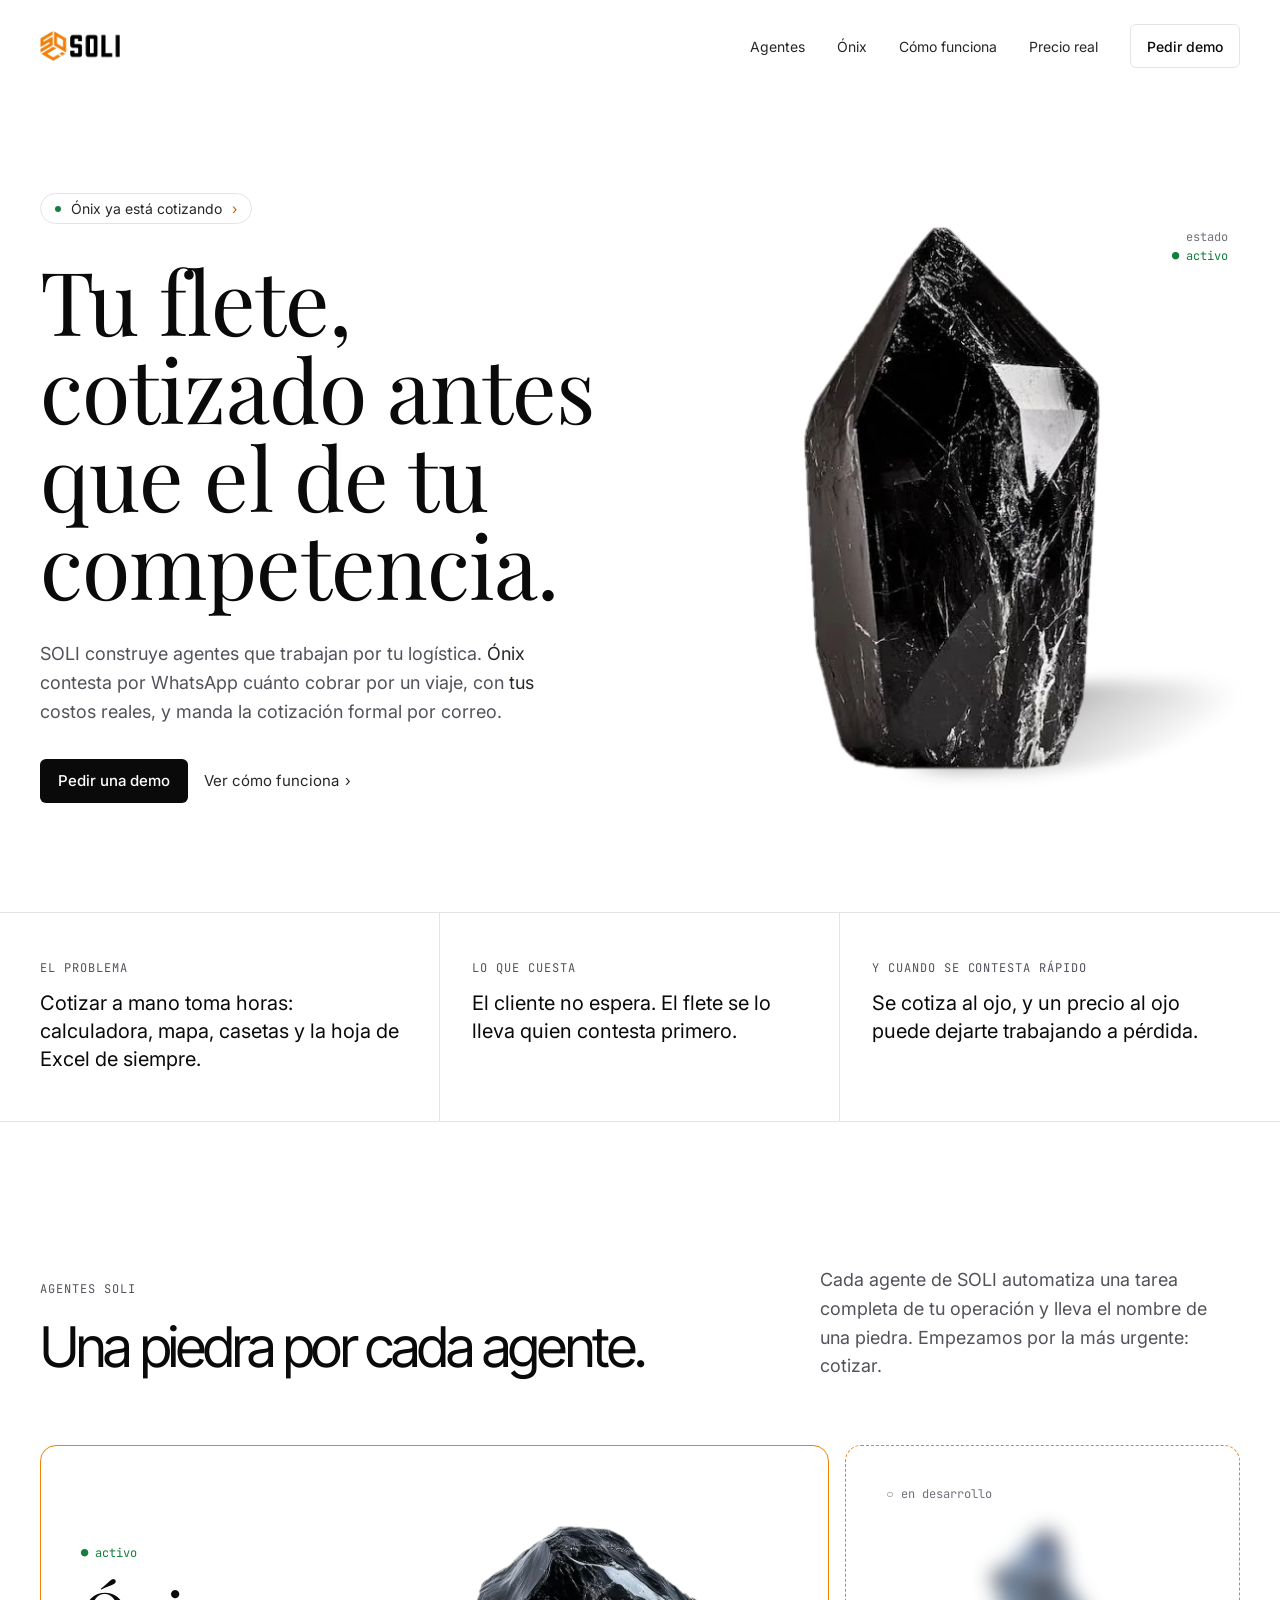
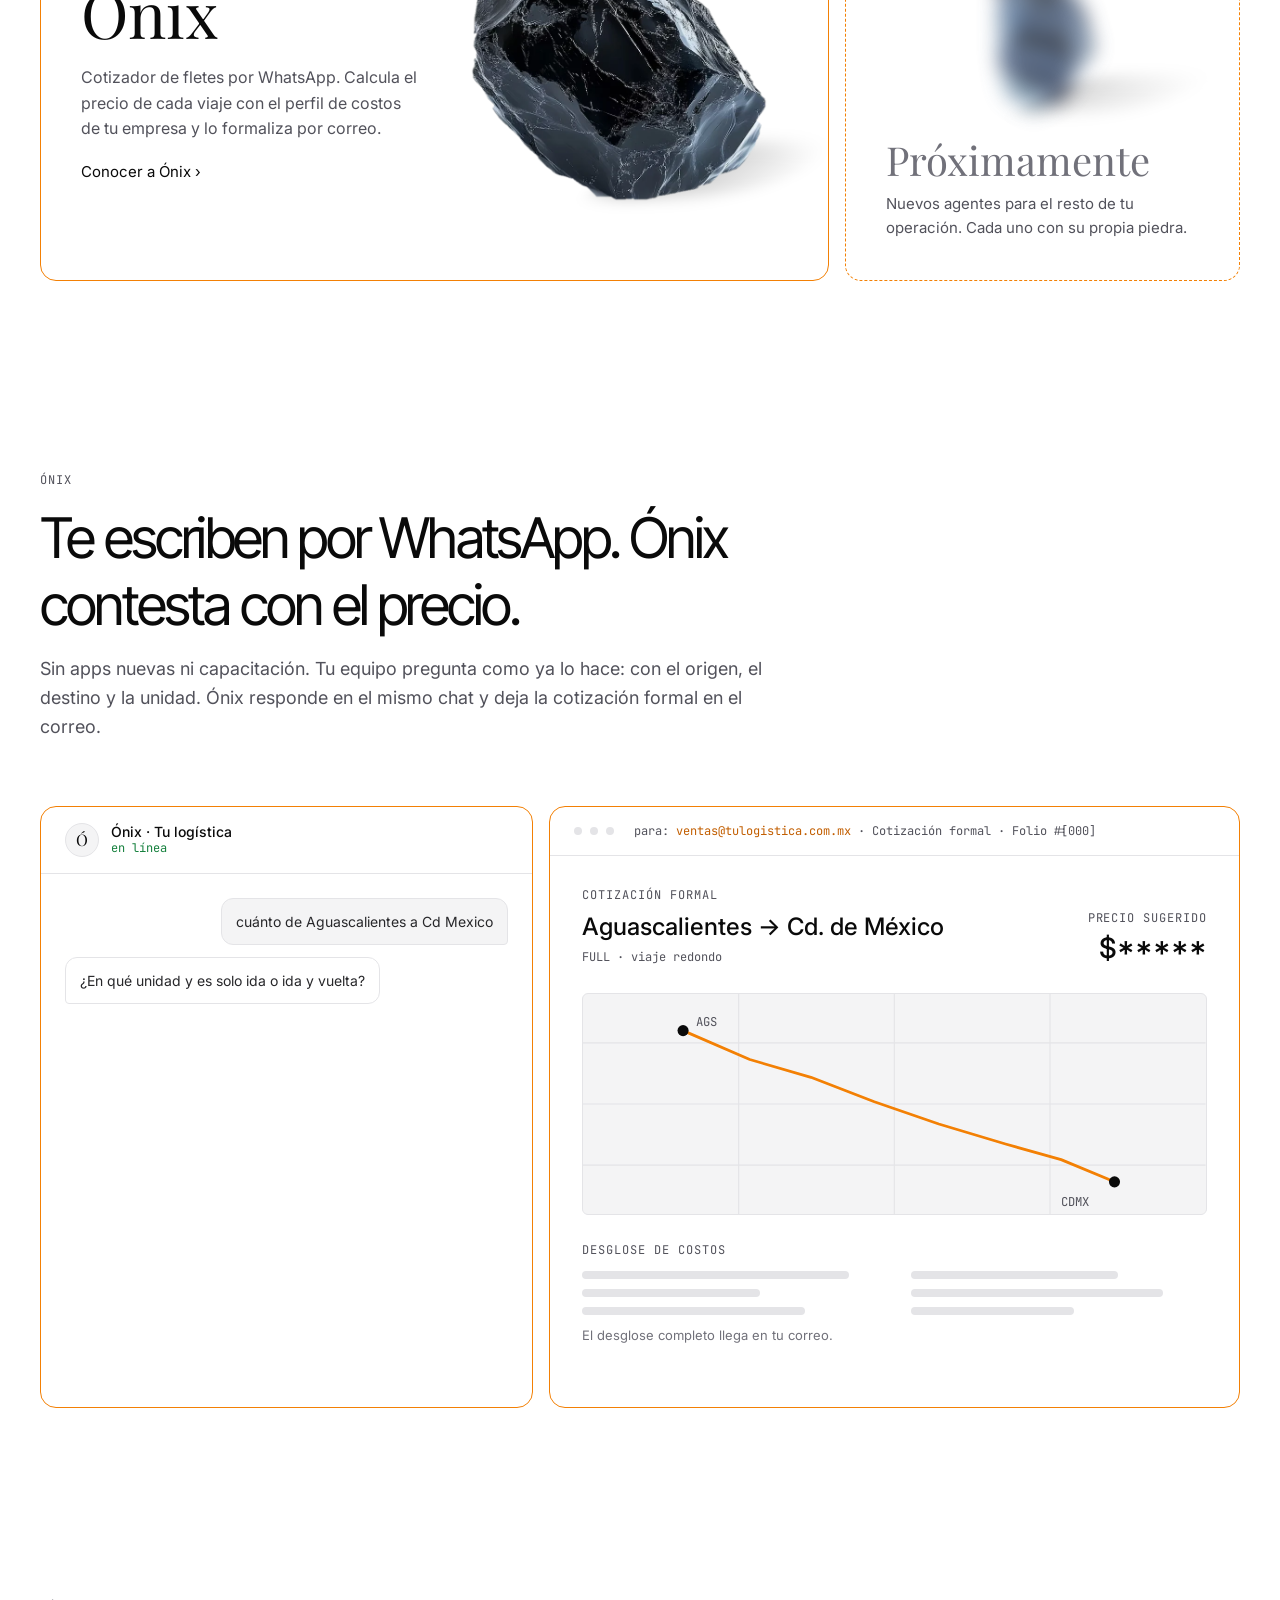
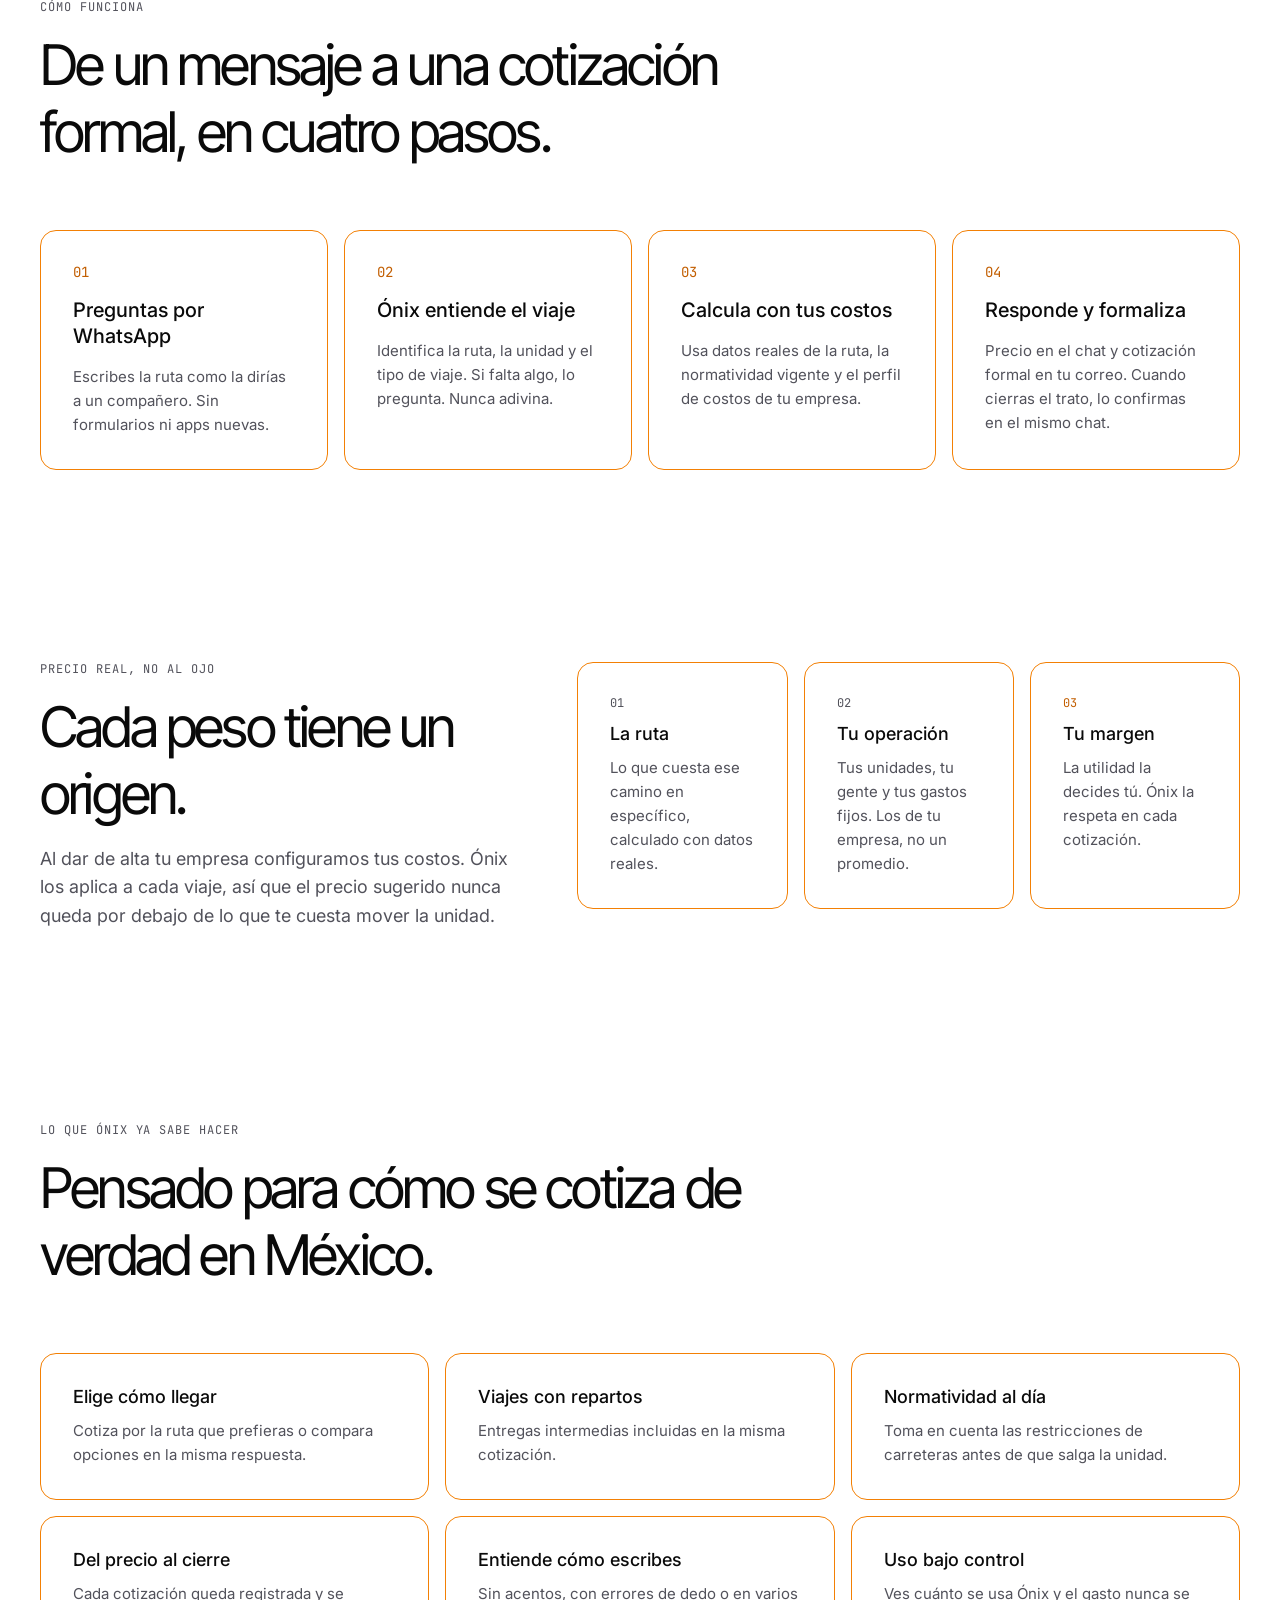
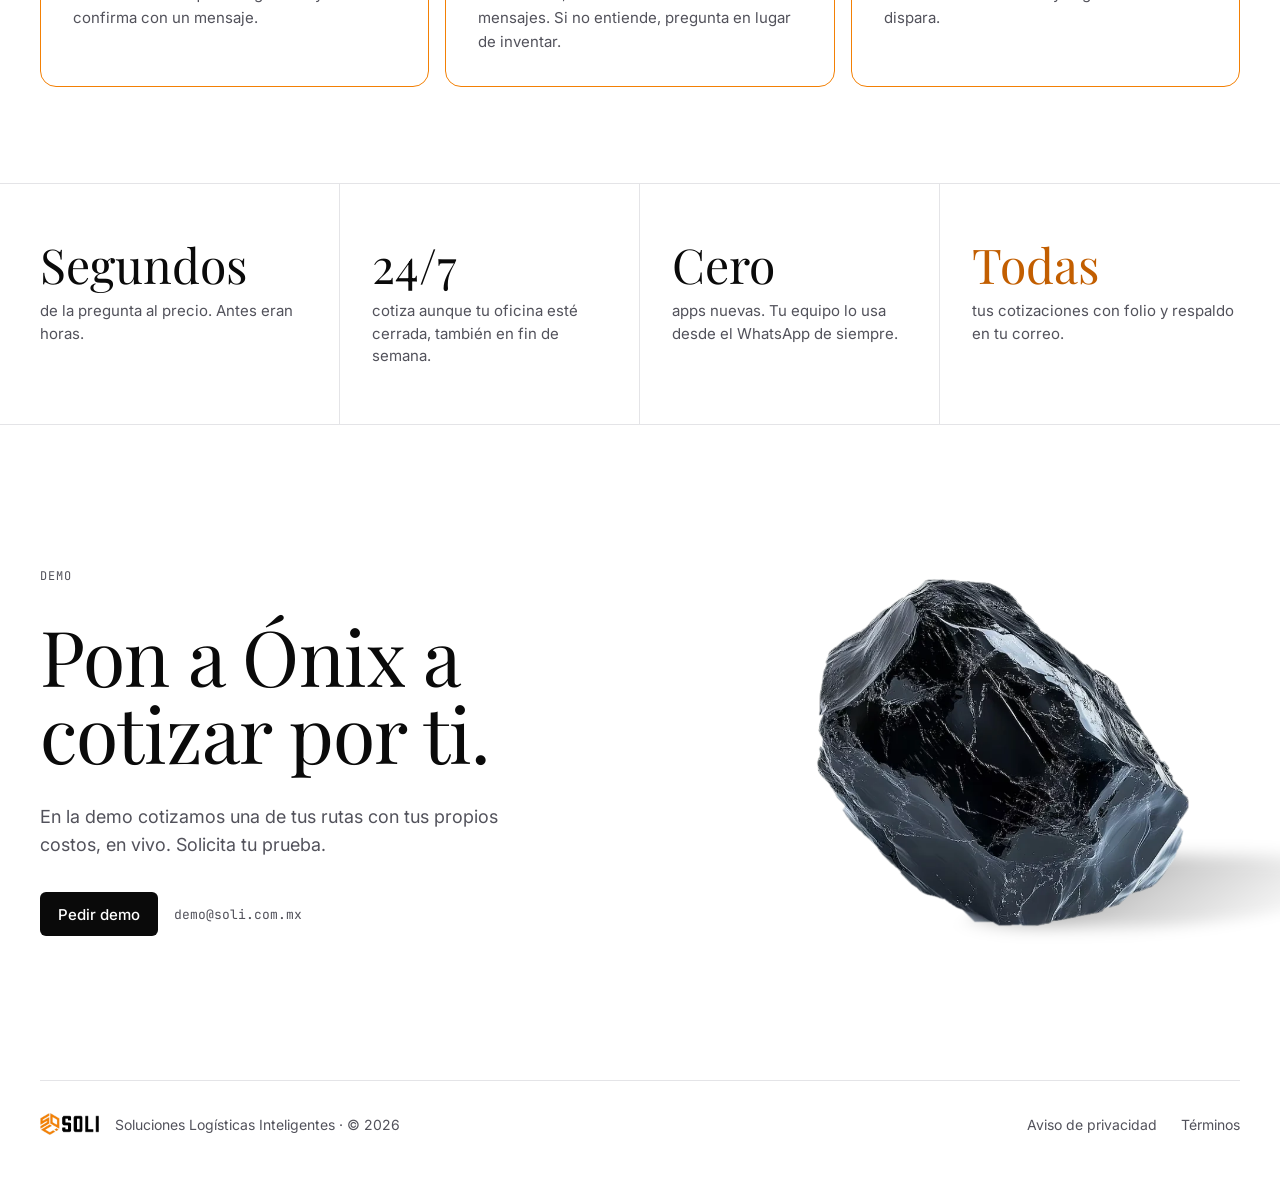
==== index.html @ a87f6471 "pagina" ====
<!doctype html>
<html lang="es">
<head>
<meta charset="utf-8">
<meta name="viewport" content="width=device-width, initial-scale=1">
<title>SOLI · Ónix — tu flete cotizado en segundos</title>
<meta name="description" content="SOLI construye agentes de automatización para logísticas. Ónix cotiza fletes por WhatsApp con tus propios costos y manda la cotización formal por correo.">
<meta property="og:title" content="SOLI · Ónix">
<meta property="og:description" content="Tu flete, cotizado antes que el de tu competencia.">
<meta name="theme-color" content="#ffffff">
<link rel="icon" type="image/png" href="[data-uri]">
<link rel="preconnect" href="https://fonts.googleapis.com"><link rel="preconnect" href="https://fonts.gstatic.com" crossorigin>
<link rel="stylesheet" href="https://fonts.googleapis.com/css2?family=Inter:wght@400;500;600&family=Inter+Tight:wght@400;500&family=JetBrains+Mono:wght@400&family=Playfair+Display:wght@400&display=swap">
<style>
html{scroll-behavior:smooth}
html,body{overflow-x:hidden}

body{margin:0;background:#ffffff;color:#27272a;font-family:Inter,system-ui,sans-serif;-webkit-font-smoothing:antialiased}
a{color:#27272a;text-decoration:none}a:hover{color:#0a0a0a}
.mono{font-family:"JetBrains Mono",ui-monospace,Menlo,monospace}
.h2{margin:0;font-family:"Inter Tight",Inter,sans-serif;font-weight:400;font-size:56px;line-height:1.2;letter-spacing:-2.8px;color:#0a0a0a}
.lead{margin:0;font-size:18px;line-height:1.6;color:#52525b}
.card{background:#ffffff;border:1px solid #f38004;border-radius:16px}
.eyebrow{font-family:"JetBrains Mono",ui-monospace,monospace;font-size:12px;line-height:1.33;letter-spacing:.08em;text-transform:uppercase;color:#52525b}
.ghost{display:inline-flex;align-items:center;gap:8px;min-height:44px;box-sizing:border-box;padding:12px 18px;border:1px solid #e4e4e7;border-radius:6px;color:#0a0a0a;font-size:15px;font-weight:500;transition:border-color 150ms ease-out}
.ghost:hover{border-color:#0a0a0a}
.solid{display:inline-flex;align-items:center;gap:8px;min-height:44px;box-sizing:border-box;padding:12px 18px;border-radius:6px;background:#0a0a0a;color:#ffffff;font-size:15px;font-weight:500}
.solid:hover{background:#27272a;color:#ffffff}
.msg{animation:msgIn 320ms ease-out both}
@keyframes msgIn{from{opacity:0;transform:translateY(8px)}to{opacity:1;transform:none}}
.dot{animation:blink 1.1s infinite ease-in-out}.d2{animation-delay:.15s}.d3{animation-delay:.3s}
@keyframes blink{0%,80%,100%{opacity:.25;transform:translateY(0)}40%{opacity:1;transform:translateY(-3px)}}
@media (prefers-reduced-motion:reduce){.msg,.dot{animation:none}}


@media (max-width:1260px){.wrap{box-sizing:border-box;padding-left:24px!important;padding-right:24px!important}.wrap>div[style*="max-width: 1200px"]{padding:0}}
@media (max-width:900px){
 [style*="grid-template-columns"]{grid-template-columns:1fr!important}
 [style*="border-right: 1px solid"]{border-right:none!important;border-bottom:1px solid #e4e4e7;padding-left:0!important;padding-right:0!important}
 .h1{font-size:52px!important}
 .h2{font-size:38px!important;letter-spacing:-1.5px!important}
 h2[style*="font-size: 77px"]{font-size:48px!important}
 .topnav a:not(.ghost){display:none}
 section[style*="padding: 144px"]{padding-top:96px!important;padding-bottom:96px!important}
 #top>div:last-child{height:auto!important}
 #top img{height:360px!important}
 [style*="justify-content: space-between; align-items: flex-end"]{flex-direction:column;align-items:flex-start!important}
 .wrap>div[style*="max-width: 1200px"]>div{padding-left:0!important;padding-right:0!important}
 [style*="gap: 4px; align-items: flex-end"]{align-items:flex-start!important}
 [style*="height: 600px"]{height:auto!important;min-height:560px}
}


.dm-dialog{border:1px solid #f38004;border-radius:16px;padding:0;width:min(460px,calc(100vw - 32px));max-height:calc(100vh - 32px);background:#ffffff;color:#0a0a0a;box-shadow:0 24px 64px rgba(0,0,0,.18)}
.dm-dialog::backdrop{background:rgba(10,10,10,.45);backdrop-filter:blur(4px)}
.dm-dialog[open]{animation:msgIn 220ms ease-out both}
.dm-body{padding:32px;display:flex;flex-direction:column;gap:20px}
.dm-head{display:flex;justify-content:space-between;align-items:flex-start;gap:16px}
.dm-title{margin:0;font-family:'Playfair Display',Georgia,serif;font-weight:400;font-size:34px;line-height:1.05;color:#0a0a0a}
.dm-sub{margin:8px 0 0;font-size:15px;line-height:1.5;color:#52525b}
.dm-x{flex:none;width:44px;height:44px;border:1px solid #e4e4e7;border-radius:6px;background:#fff;color:#0a0a0a;font-size:20px;line-height:1;cursor:pointer}
.dm-x:hover{border-color:#0a0a0a}
.dm-field{display:flex;flex-direction:column;gap:6px}
.dm-field label{font-size:14px;font-weight:500;color:#27272a}
.dm-field input{font:inherit;font-size:16px;min-height:44px;box-sizing:border-box;padding:10px 12px;border:1px solid #d4d4d8;border-radius:6px;background:#fff;color:#0a0a0a;outline:none}
.dm-field input:focus{border-color:#f38004;box-shadow:0 0 0 3px rgba(243,128,4,.18)}
.dm-field input[aria-invalid="true"]{border-color:#b42318}
.dm-err{min-height:18px;font-size:13px;line-height:1.4;color:#b42318}
.dm-hint{font-size:13px;color:#71717a}
.dm-submit{border:none;cursor:pointer;justify-content:center;width:100%;font:inherit;font-size:15px;font-weight:500}
.dm-submit[disabled]{opacity:.6;cursor:default}
.dm-form-err{font-size:14px;color:#b42318;min-height:0}
.dm-ok{display:none;flex-direction:column;gap:12px;align-items:flex-start}
.dm-ok.show{display:flex}
.dm-hp{position:absolute;left:-9999px;width:1px;height:1px;overflow:hidden}
</style>
</head>
<body>

<div style="width: 100%; min-height: 100vh; background: #ffffff; display: flex; flex-direction: column; align-items: center;">

<!-- NAV -->
<header class="wrap" style="width: 100%; max-width: 1200px; box-sizing: border-box; padding: 24px 0; display: flex; align-items: center; justify-content: space-between;">
<a href="#top" aria-label="SOLI, inicio"><img src="[data-uri]" alt="SOLI" style="height: 30px; display: block;"></a>
<nav class="topnav" style="display: flex; gap: 32px; align-items: center; font-size: 14px;">
<a href="#agentes">Agentes</a>
<a href="#onix">Ónix</a>
<a href="#como">Cómo funciona</a>
<a href="#precio">Precio real</a>
<a class="ghost" href="#demo" data-demo style="padding: 10px 16px; font-size: 14px;">Pedir demo</a>
</nav>
</header>

<!-- HERO -->
<section class="wrap" id="top" style="width: 100%; max-width: 1200px; box-sizing: border-box; padding: 96px 0 104px; display: grid; grid-template-columns: repeat(2, minmax(0, 1fr)); gap: 48px; align-items: center;">
<div style="display: flex; flex-direction: column; gap: 32px; align-items: flex-start;">
<a href="#onix" style="display: inline-flex; gap: 10px; align-items: center; border: 1px solid #e4e4e7; border-radius: 9999px; padding: 6px 14px; font-size: 14px; color: #27272a;"><span style="width: 6px; height: 6px; border-radius: 50%; background: #15803d;"></span>Ónix ya está cotizando<span style="color: #c25e00;">›</span></a>
<h1 class="h1" style="margin: 0; font-family: 'Playfair Display', Georgia, serif; font-weight: 400; font-size: 88px; line-height: 1; letter-spacing: -0.9px; color: #0a0a0a;">Tu flete, cotizado antes que el de tu competencia.</h1>
<p class="lead" style="max-width: 500px;">SOLI construye agentes que trabajan por tu logística. <span style="color: #27272a;">Ónix</span> contesta por WhatsApp cuánto cobrar por un viaje, con <span style="color: #27272a;">tus</span> costos reales, y manda la cotización formal por correo.</p>
<div style="display: flex; gap: 16px; align-items: center;">
<a class="solid" href="#demo" data-demo>Pedir una demo</a>
<a href="#como" style="font-size: 15px; display: inline-flex; gap: 6px; align-items: center; min-height: 44px;">Ver cómo funciona <span aria-hidden="true">›</span></a>
</div>
</div>
<div style="position: relative; height: 620px; display: flex; align-items: center; justify-content: center;">
<div style="position: relative; width: 100%; display: flex; flex-direction: column; align-items: center;"><div aria-hidden="true" style="position: absolute; left: 40%; bottom: 1%; width: 44%; height: 16%; transform: skewX(-55deg); transform-origin: left bottom; background: linear-gradient(90deg, rgba(0,0,0,0.40) 0%, rgba(0,0,0,0.18) 45%, rgba(0,0,0,0) 100%); border-radius: 40% 60% 60% 40%; filter: blur(8px);"></div><img src="[data-uri]" alt="Ónix en bruto" style="height: 560px; width: auto; display: block; position: relative; z-index: 1;"></div>
<div class="mono" style="position: absolute; right: 12px; top: 40px; font-size: 12px; color: #71717a; text-align: right; line-height: 1.6;">estado<br><span style="color: #15803d;">● activo</span></div>
</div>
</section>

<!-- PROBLEMA -->
<section class="wrap" style="width: 100%; border-top: 1px solid #e4e4e7; border-bottom: 1px solid #e4e4e7; display: flex; justify-content: center;">
<div style="width: 100%; max-width: 1200px; display: grid; grid-template-columns: repeat(3, minmax(0, 1fr));">
<div style="padding: 48px 32px 48px 0; border-right: 1px solid #e4e4e7; display: flex; flex-direction: column; gap: 12px;">
<span class="eyebrow">El problema</span>
<p style="margin: 0; font-size: 20px; line-height: 1.4; color: #0a0a0a;">Cotizar a mano toma horas: calculadora, mapa, casetas y la hoja de Excel de siempre.</p>
</div>
<div style="padding: 48px 32px; border-right: 1px solid #e4e4e7; display: flex; flex-direction: column; gap: 12px;">
<span class="eyebrow">Lo que cuesta</span>
<p style="margin: 0; font-size: 20px; line-height: 1.4; color: #0a0a0a;">El cliente no espera. El flete se lo lleva quien contesta primero.</p>
</div>
<div style="padding: 48px 0 48px 32px; display: flex; flex-direction: column; gap: 12px;">
<span class="eyebrow">Y cuando se contesta rápido</span>
<p style="margin: 0; font-size: 20px; line-height: 1.4; color: #0a0a0a;">Se cotiza al ojo, y un precio al ojo puede dejarte trabajando a pérdida.</p>
</div>
</div>
</section>

<!-- AGENTES -->
<section class="wrap" id="agentes" style="width: 100%; max-width: 1200px; box-sizing: border-box; padding: 144px 0 96px; display: flex; flex-direction: column; gap: 64px;">
<div style="display: flex; justify-content: space-between; align-items: flex-end; gap: 48px;">
<div style="display: flex; flex-direction: column; gap: 16px; max-width: 640px;">
<span class="eyebrow">Agentes SOLI</span>
<h2 class="h2">Una piedra por cada agente.</h2>
</div>
<p class="lead" style="max-width: 420px;">Cada agente de SOLI automatiza una tarea completa de tu operación y lleva el nombre de una piedra. Empezamos por la más urgente: cotizar.</p>
</div>
<div style="display: grid; grid-template-columns: 2fr 1fr; gap: 16px;">
<a href="#onix" class="card" style="overflow: hidden; display: grid; grid-template-columns: repeat(2, minmax(0, 1fr)); gap: 32px; padding: 40px; align-items: center; color: #27272a;">
<div style="display: flex; flex-direction: column; gap: 20px;">
<span class="mono" style="font-size: 12px; color: #15803d;">● activo</span>
<div style="font-family: 'Playfair Display', Georgia, serif; font-size: 64px; line-height: 1; color: #0a0a0a;">Ónix</div>
<p style="margin: 0; font-size: 16px; line-height: 1.6; color: #52525b;">Cotizador de fletes por WhatsApp. Calcula el precio de cada viaje con el perfil de costos de tu empresa y lo formaliza por correo.</p>
<span style="font-size: 15px; color: #0a0a0a;">Conocer a Ónix ›</span>
</div>
<div style="display: flex; justify-content: center;">
<div style="position: relative; width: 100%; display: flex; flex-direction: column; align-items: center;"><div aria-hidden="true" style="position: absolute; left: 40%; bottom: 2%; width: 56%; height: 19%; transform: skewX(-52deg); transform-origin: left bottom; background: linear-gradient(90deg, rgba(0,0,0,0.40) 0%, rgba(0,0,0,0.18) 45%, rgba(0,0,0,0) 100%); border-radius: 40% 60% 60% 40%; filter: blur(8px);"></div><img src="[data-uri]" alt="Ónix en bruto" style="width: 100%; max-width: 300px; height: auto; display: block; position: relative; z-index: 1;"></div>
</div>
</a>
<div style="overflow: hidden; border: 1px dashed #f38004; border-radius: 16px; padding: 40px; display: flex; flex-direction: column; justify-content: space-between; gap: 24px;">
<span class="mono" style="font-size: 12px; color: #71717a;">○ en desarrollo</span>
<div style="display: flex; justify-content: center; flex-grow: 1; align-items: center;"><div style="position: relative; width: 100%; display: flex; flex-direction: column; align-items: center;"><div aria-hidden="true" style="position: absolute; left: 42%; bottom: 2%; width: 48%; height: 18%; transform: skewX(-55deg); transform-origin: left bottom; background: linear-gradient(90deg, rgba(0,0,0,0.20) 0%, rgba(0,0,0,0.09) 45%, rgba(0,0,0,0) 100%); border-radius: 40% 60% 60% 40%; filter: blur(8px);"></div><img src="[data-uri]" alt="La siguiente piedra, aún oculta" style="height: 190px; width: auto; display: block; position: relative; z-index: 1; filter: blur(10px) saturate(0.8); opacity: 0.75;"></div></div>
<div style="display: flex; flex-direction: column; gap: 12px;">
<div style="font-family: 'Playfair Display', Georgia, serif; font-size: 40px; line-height: 1; color: #71717a;">Próximamente</div>
<p style="margin: 0; font-size: 15px; line-height: 1.6; color: #52525b;">Nuevos agentes para el resto de tu operación. Cada uno con su propia piedra.</p>
</div>
</div>
</div>
</section>

<!-- ONIX A FONDO -->
<section class="wrap" id="onix" style="width: 100%; max-width: 1200px; box-sizing: border-box; padding: 96px 0; display: flex; flex-direction: column; gap: 64px;">
<div style="display: flex; flex-direction: column; gap: 16px; max-width: 760px;">
<span class="eyebrow">Ónix</span>
<h2 class="h2">Te escriben por WhatsApp. Ónix contesta con el precio.</h2>
<p class="lead">Sin apps nuevas ni capacitación. Tu equipo pregunta como ya lo hace: con el origen, el destino y la unidad. Ónix responde en el mismo chat y deja la cotización formal en el correo.</p>
</div>
<div style="display: grid; grid-template-columns: 5fr 7fr; gap: 16px;">

<!-- chat (animado) -->
<div class="card" style="overflow: hidden; display: flex; flex-direction: column; height: 600px;">
<div style="display: flex; gap: 12px; align-items: center; padding: 16px 24px; border-bottom: 1px solid #e4e4e7;">
<div style="width: 32px; height: 32px; border-radius: 50%; background: #f4f4f5; border: 1px solid #e4e4e7; display: flex; align-items: center; justify-content: center; font-family: 'Playfair Display', serif; font-size: 16px; color: #0a0a0a;">Ó</div>
<div style="display: flex; flex-direction: column;"><span style="font-size: 14px; font-weight: 500; color: #0a0a0a;">Ónix · Tu logística</span><span class="mono" style="font-size: 12px; color: #15803d;"><span id="chat-status">en línea</span></span></div>
</div>
<div style="padding: 24px; display: flex; flex-direction: column; gap: 12px; flex-grow: 1; overflow: hidden;">
<div id="chat" aria-live="polite" style="display: flex; flex-direction: column; gap: 12px;"></div>
</div>
</div>

<!-- correo (general) -->
<div class="card" style="overflow: hidden; display: flex; flex-direction: column; height: 600px;">
<div style="display: flex; gap: 8px; align-items: center; padding: 16px 24px; border-bottom: 1px solid #e4e4e7;">
<span style="width: 8px; height: 8px; border-radius: 50%; background: #e4e4e7;"></span><span style="width: 8px; height: 8px; border-radius: 50%; background: #e4e4e7;"></span><span style="width: 8px; height: 8px; border-radius: 50%; background: #e4e4e7;"></span>
<span class="mono" style="margin-left: 12px; font-size: 12px; color: #52525b;">para: <span style="color: #c25e00;">ventas@tulogistica.com.mx</span> · Cotización formal · Folio #[000]</span>
</div>
<div style="padding: 32px; display: flex; flex-direction: column; gap: 28px; flex-grow: 1;">
<div style="display: flex; justify-content: space-between; align-items: flex-end; gap: 24px;">
<div style="display: flex; flex-direction: column; gap: 8px;">
<span class="eyebrow">Cotización formal</span>
<span style="font-size: 24px; color: #0a0a0a; font-weight: 500;">Aguascalientes → Cd. de México</span>
<span class="mono" style="font-size: 12px; color: #52525b;">FULL · viaje redondo</span>
</div>
<div style="display: flex; flex-direction: column; gap: 4px; align-items: flex-end;">
<span class="eyebrow">Precio sugerido</span>
<span style="font-size: 28px; color: #0a0a0a; font-weight: 500;">$*****</span>
</div>
</div>
<div style="border: 1px solid #e4e4e7; border-radius: 6px; background: #f4f4f5; height: 220px; overflow: hidden;">
<svg width="100%" height="220" viewBox="0 0 560 220" preserveAspectRatio="xMidYMid slice" aria-label="Mapa de la ruta cotizada" role="img" style="display: block;">
<g stroke="#e4e4e7" stroke-width="1"><line x1="0" y1="55" x2="560" y2="55"></line><line x1="0" y1="110" x2="560" y2="110"></line><line x1="0" y1="165" x2="560" y2="165"></line><line x1="140" y1="0" x2="140" y2="220"></line><line x1="280" y1="0" x2="280" y2="220"></line><line x1="420" y1="0" x2="420" y2="220"></line></g>
<polyline points="90,44 150,70 205,86 262,108 320,128 380,146 430,160 478,180" fill="none" stroke="#f38004" stroke-width="2.5" stroke-linecap="round" stroke-linejoin="round"></polyline>
<circle cx="90" cy="44" r="5" fill="#0a0a0a"></circle><circle cx="478" cy="180" r="5" fill="#0a0a0a"></circle>
<text x="102" y="40" fill="#52525b" font-family="JetBrains Mono, monospace" font-size="11">AGS</text>
<text x="430" y="202" fill="#52525b" font-family="JetBrains Mono, monospace" font-size="11">CDMX</text>
</svg>
</div>
<div style="display: flex; flex-direction: column; gap: 12px;">
<span class="eyebrow">Desglose de costos</span>
<div style="display: grid; grid-template-columns: repeat(2, minmax(0, 1fr)); gap: 10px 32px;">
<span style="height: 8px; border-radius: 4px; background: #e4e4e7; width: 90%;"></span>
<span style="height: 8px; border-radius: 4px; background: #e4e4e7; width: 70%;"></span>
<span style="height: 8px; border-radius: 4px; background: #e4e4e7; width: 60%;"></span>
<span style="height: 8px; border-radius: 4px; background: #e4e4e7; width: 85%;"></span>
<span style="height: 8px; border-radius: 4px; background: #e4e4e7; width: 75%;"></span>
<span style="height: 8px; border-radius: 4px; background: #e4e4e7; width: 55%;"></span>
</div>
<span style="font-size: 13px; color: #71717a;">El desglose completo llega en tu correo.</span>
</div>
</div>
</div>

</div>
</section>

<!-- COMO FUNCIONA -->
<section class="wrap" id="como" style="width: 100%; max-width: 1200px; box-sizing: border-box; padding: 96px 0; display: flex; flex-direction: column; gap: 64px;">
<div style="display: flex; flex-direction: column; gap: 16px; max-width: 760px;">
<span class="eyebrow">Cómo funciona</span>
<h2 class="h2">De un mensaje a una cotización formal, en cuatro pasos.</h2>
</div>
<div style="display: grid; grid-template-columns: repeat(4, minmax(0, 1fr)); gap: 16px;">
<div class="card" style="padding: 32px; display: flex; flex-direction: column; gap: 16px;">
<span class="mono" style="font-size: 14px; color: #c25e00;">01</span>
<div style="font-size: 20px; line-height: 1.3; color: #0a0a0a; font-weight: 500;">Preguntas por WhatsApp</div>
<p style="margin: 0; font-size: 15px; line-height: 1.6; color: #52525b;">Escribes la ruta como la dirías a un compañero. Sin formularios ni apps nuevas.</p>
</div>
<div class="card" style="padding: 32px; display: flex; flex-direction: column; gap: 16px;">
<span class="mono" style="font-size: 14px; color: #c25e00;">02</span>
<div style="font-size: 20px; line-height: 1.3; color: #0a0a0a; font-weight: 500;">Ónix entiende el viaje</div>
<p style="margin: 0; font-size: 15px; line-height: 1.6; color: #52525b;">Identifica la ruta, la unidad y el tipo de viaje. Si falta algo, lo pregunta. Nunca adivina.</p>
</div>
<div class="card" style="padding: 32px; display: flex; flex-direction: column; gap: 16px;">
<span class="mono" style="font-size: 14px; color: #c25e00;">03</span>
<div style="font-size: 20px; line-height: 1.3; color: #0a0a0a; font-weight: 500;">Calcula con tus costos</div>
<p style="margin: 0; font-size: 15px; line-height: 1.6; color: #52525b;">Usa datos reales de la ruta, la normatividad vigente y el perfil de costos de tu empresa.</p>
</div>
<div class="card" style="padding: 32px; display: flex; flex-direction: column; gap: 16px;">
<span class="mono" style="font-size: 14px; color: #c25e00;">04</span>
<div style="font-size: 20px; line-height: 1.3; color: #0a0a0a; font-weight: 500;">Responde y formaliza</div>
<p style="margin: 0; font-size: 15px; line-height: 1.6; color: #52525b;">Precio en el chat y cotización formal en tu correo. Cuando cierras el trato, lo confirmas en el mismo chat.</p>
</div>
</div>
</section>

<!-- PRECIO REAL -->
<section class="wrap" id="precio" style="width: 100%; max-width: 1200px; box-sizing: border-box; padding: 96px 0; display: grid; grid-template-columns: 5fr 7fr; gap: 64px; align-items: start;">
<div style="display: flex; flex-direction: column; gap: 16px;">
<span class="eyebrow">Precio real, no al ojo</span>
<h2 class="h2">Cada peso tiene un origen.</h2>
<p class="lead">Al dar de alta tu empresa configuramos tus costos. Ónix los aplica a cada viaje, así que el precio sugerido nunca queda por debajo de lo que te cuesta mover la unidad.</p>
</div>
<div style="display: grid; grid-template-columns: repeat(3, minmax(0, 1fr)); gap: 16px;">
<div class="card" style="padding: 32px; display: flex; flex-direction: column; gap: 12px;">
<span class="mono" style="font-size: 12px; color: #52525b;">01</span>
<div style="font-size: 18px; color: #0a0a0a; font-weight: 500;">La ruta</div>
<p style="margin: 0; font-size: 15px; line-height: 1.6; color: #52525b;">Lo que cuesta ese camino en específico, calculado con datos reales.</p>
</div>
<div class="card" style="padding: 32px; display: flex; flex-direction: column; gap: 12px;">
<span class="mono" style="font-size: 12px; color: #52525b;">02</span>
<div style="font-size: 18px; color: #0a0a0a; font-weight: 500;">Tu operación</div>
<p style="margin: 0; font-size: 15px; line-height: 1.6; color: #52525b;">Tus unidades, tu gente y tus gastos fijos. Los de tu empresa, no un promedio.</p>
</div>
<div class="card" style="padding: 32px; display: flex; flex-direction: column; gap: 12px;">
<span class="mono" style="font-size: 12px; color: #c25e00;">03</span>
<div style="font-size: 18px; color: #0a0a0a; font-weight: 500;">Tu margen</div>
<p style="margin: 0; font-size: 15px; line-height: 1.6; color: #52525b;">La utilidad la decides tú. Ónix la respeta en cada cotización.</p>
</div>
</div>
</section>

<!-- FUNCIONES -->
<section class="wrap" style="width: 100%; max-width: 1200px; box-sizing: border-box; padding: 96px 0; display: flex; flex-direction: column; gap: 64px;">
<div style="display: flex; flex-direction: column; gap: 16px; max-width: 760px;">
<span class="eyebrow">Lo que Ónix ya sabe hacer</span>
<h2 class="h2">Pensado para cómo se cotiza de verdad en México.</h2>
</div>
<div style="display: grid; grid-template-columns: repeat(3, minmax(0, 1fr)); gap: 16px;">
<div class="card" style="padding: 32px; display: flex; flex-direction: column; gap: 12px;">
<div style="font-size: 18px; color: #0a0a0a; font-weight: 500;">Elige cómo llegar</div>
<p style="margin: 0; font-size: 15px; line-height: 1.6; color: #52525b;">Cotiza por la ruta que prefieras o compara opciones en la misma respuesta.</p>
</div>
<div class="card" style="padding: 32px; display: flex; flex-direction: column; gap: 12px;">
<div style="font-size: 18px; color: #0a0a0a; font-weight: 500;">Viajes con repartos</div>
<p style="margin: 0; font-size: 15px; line-height: 1.6; color: #52525b;">Entregas intermedias incluidas en la misma cotización.</p>
</div>
<div class="card" style="padding: 32px; display: flex; flex-direction: column; gap: 12px;">
<div style="font-size: 18px; color: #0a0a0a; font-weight: 500;">Normatividad al día</div>
<p style="margin: 0; font-size: 15px; line-height: 1.6; color: #52525b;">Toma en cuenta las restricciones de carreteras antes de que salga la unidad.</p>
</div>
<div class="card" style="padding: 32px; display: flex; flex-direction: column; gap: 12px;">
<div style="font-size: 18px; color: #0a0a0a; font-weight: 500;">Del precio al cierre</div>
<p style="margin: 0; font-size: 15px; line-height: 1.6; color: #52525b;">Cada cotización queda registrada y se confirma con un mensaje.</p>
</div>
<div class="card" style="padding: 32px; display: flex; flex-direction: column; gap: 12px;">
<div style="font-size: 18px; color: #0a0a0a; font-weight: 500;">Entiende cómo escribes</div>
<p style="margin: 0; font-size: 15px; line-height: 1.6; color: #52525b;">Sin acentos, con errores de dedo o en varios mensajes. Si no entiende, pregunta en lugar de inventar.</p>
</div>
<div class="card" style="padding: 32px; display: flex; flex-direction: column; gap: 12px;">
<div style="font-size: 18px; color: #0a0a0a; font-weight: 500;">Uso bajo control</div>
<p style="margin: 0; font-size: 15px; line-height: 1.6; color: #52525b;">Ves cuánto se usa Ónix y el gasto nunca se dispara.</p>
</div>
</div>
</section>

<!-- RESULTADOS -->
<section class="wrap" style="width: 100%; border-top: 1px solid #e4e4e7; border-bottom: 1px solid #e4e4e7; display: flex; justify-content: center;">
<div style="width: 100%; max-width: 1200px; display: grid; grid-template-columns: repeat(4, minmax(0, 1fr));">
<div style="padding: 56px 32px 56px 0; border-right: 1px solid #e4e4e7; display: flex; flex-direction: column; gap: 12px;">
<span style="font-family: 'Playfair Display', Georgia, serif; font-size: 48px; line-height: 1; color: #0a0a0a;">Segundos</span>
<span style="font-size: 15px; line-height: 1.5; color: #52525b;">de la pregunta al precio. Antes eran horas.</span>
</div>
<div style="padding: 56px 32px; border-right: 1px solid #e4e4e7; display: flex; flex-direction: column; gap: 12px;">
<span style="font-family: 'Playfair Display', Georgia, serif; font-size: 48px; line-height: 1; color: #0a0a0a;">24/7</span>
<span style="font-size: 15px; line-height: 1.5; color: #52525b;">cotiza aunque tu oficina esté cerrada, también en fin de semana.</span>
</div>
<div style="padding: 56px 32px; border-right: 1px solid #e4e4e7; display: flex; flex-direction: column; gap: 12px;">
<span style="font-family: 'Playfair Display', Georgia, serif; font-size: 48px; line-height: 1; color: #0a0a0a;">Cero</span>
<span style="font-size: 15px; line-height: 1.5; color: #52525b;">apps nuevas. Tu equipo lo usa desde el WhatsApp de siempre.</span>
</div>
<div style="padding: 56px 0 56px 32px; display: flex; flex-direction: column; gap: 12px;">
<span style="font-family: 'Playfair Display', Georgia, serif; font-size: 48px; line-height: 1; color: #c25e00;">Todas</span>
<span style="font-size: 15px; line-height: 1.5; color: #52525b;">tus cotizaciones con folio y respaldo en tu correo.</span>
</div>
</div>
</section>

<!-- CTA -->
<section class="wrap" id="demo" style="width: 100%; max-width: 1200px; box-sizing: border-box; padding: 144px 0; display: grid; grid-template-columns: 7fr 5fr; gap: 64px; align-items: center;">
<div style="display: flex; flex-direction: column; gap: 32px; align-items: flex-start;">
<span class="eyebrow">Demo</span>
<h2 style="margin: 0; font-family: 'Playfair Display', Georgia, serif; font-weight: 400; font-size: 77px; line-height: 1; letter-spacing: -0.77px; color: #0a0a0a;">Pon a Ónix a cotizar por ti.</h2>
<p class="lead" style="max-width: 520px;">En la demo cotizamos una de tus rutas con tus propios costos, en vivo. Solicita tu prueba.&nbsp;</p>
<div style="display: flex; gap: 16px; align-items: center;">
<a class="solid" href="#demo" data-demo>Pedir demo</a>
<span class="mono" style="font-size: 13px; color: #52525b;">demo@soli.com.mx</span>
</div>
</div>
<div style="display: flex; justify-content: center;">
<div style="position: relative; width: 100%; display: flex; flex-direction: column; align-items: center;"><div aria-hidden="true" style="position: absolute; left: 40%; bottom: 1%; width: 72%; height: 20%; transform: skewX(-55deg); transform-origin: left bottom; background: linear-gradient(90deg, rgba(0,0,0,0.40) 0%, rgba(0,0,0,0.18) 45%, rgba(0,0,0,0) 100%); border-radius: 40% 60% 60% 40%; filter: blur(8px);"></div><img src="[data-uri]" alt="Ónix en bruto" style="width: 100%; max-width: 380px; height: auto; display: block; position: relative; z-index: 1;"></div>
</div>
</section>

<!-- FOOTER -->
<footer class="wrap" style="width: 100%; max-width: 1200px; box-sizing: border-box; padding: 32px 0 48px; border-top: 1px solid #e4e4e7; display: flex; justify-content: space-between; align-items: center;">
<div style="display: flex; gap: 16px; align-items: center;">
<img src="[data-uri]" alt="SOLI" style="height: 22px; display: block;">
<span style="font-size: 14px; color: #52525b;">Soluciones Logísticas Inteligentes · © 2026</span>
</div>
<div style="display: flex; gap: 24px; font-size: 14px;">
<a href="#" style="color: #52525b;">Aviso de privacidad</a>
<a href="#" style="color: #52525b;">Términos</a>
</div>
</footer>

</div>

<script>
(function(){
var MSGS=[
 {who:'user',text:'cuánto de Aguascalientes a Cd Mexico'},
 {who:'bot',text:'¿En qué unidad y es solo ida o ida y vuelta?'},
 {who:'user',text:'full, ida y vuelta'},
 {who:'quote'},
 {who:'user',text:'confirma folio #[000] con el precio *****'},
 {who:'ok',text:'Confirmado. Te llegó la confirmación por correo.'}
];
var box=document.getElementById('chat'),st=document.getElementById('chat-status'),t;
var U='align-self:flex-end;max-width:80%;background:#f4f4f5;border:1px solid #e4e4e7;border-radius:12px 12px 4px 12px;padding:12px 14px;font-size:14px;line-height:1.5;color:#27272a;';
var B='align-self:flex-start;max-width:80%;border:1px solid #e4e4e7;border-radius:12px 12px 12px 4px;padding:12px 14px;font-size:14px;line-height:1.5;color:#27272a;';
function el(style,html){var d=document.createElement('div');d.className='msg';d.setAttribute('style',style);if(html!=null)d.innerHTML=html;return d;}
function txt(s){return s.replace(/[&<>]/g,function(c){return{'&':'&amp;','<':'&lt;','>':'&gt;'}[c];});}
function render(m){
 if(m.who==='user')return el(U,txt(m.text));
 if(m.who==='bot')return el(B,txt(m.text));
 if(m.who==='ok')return el(B,'<span style="color:#15803d">✓</span> '+txt(m.text));
 return el('align-self:flex-start;max-width:88%;border:1px solid #e4e4e7;border-radius:12px 12px 12px 4px;padding:14px 16px;display:flex;flex-direction:column;gap:8px;',
 '<span class="mono" style="font-size:12px;color:#c25e00">Cotización · Folio #[000]</span>'+
 '<span style="font-size:14px;color:#0a0a0a;font-weight:500">Aguascalientes → Cd. de México</span>'+
 '<span class="mono" style="font-size:12px;line-height:1.6;color:#52525b">FULL · viaje redondo · casetas incluidas</span>'+
 '<span style="font-size:18px;color:#0a0a0a;font-weight:500">Precio sugerido $*****</span>'+
 '<span style="font-size:13px;color:#52525b">Te mandé la cotización formal por correo.</span>');
}
function typing(){var d=el(B.replace('padding:12px 14px','padding:14px 16px')+'display:flex;gap:5px;align-items:center;');
 d.setAttribute('aria-label','Ónix está escribiendo');
 for(var i=0;i<3;i++){var s=document.createElement('span');s.className='dot'+(i?' d'+(i+1):'');s.setAttribute('style','width:6px;height:6px;border-radius:50%;background:#52525b');d.appendChild(s);}
 return d;}
function step(i){
 if(i>=MSGS.length){t=setTimeout(play,5000);return;}
 var m=MSGS[i];
 if(m.who==='user'){box.appendChild(render(m));t=setTimeout(function(){step(i+1)},1100);}
 else{var ty=typing();box.appendChild(ty);st.textContent='escribiendo…';
  t=setTimeout(function(){box.removeChild(ty);st.textContent='en línea';box.appendChild(render(m));t=setTimeout(function(){step(i+1)},1800);},m.who==='quote'?2000:1300);}
}
function play(){box.innerHTML='';st.textContent='en línea';t=setTimeout(function(){step(0)},900);}
play();
})();
</script>

<dialog id="demo-modal" class="dm-dialog" aria-labelledby="dm-title">
<div class="dm-body">
<div class="dm-head">
<div>
<h2 id="dm-title" class="dm-title">Pide tu demo de Ónix</h2>
<p class="dm-sub">Déjanos tus datos y te contactamos para cotizar una de tus rutas en vivo.</p>
</div>
<button type="button" class="dm-x" data-close aria-label="Cerrar">×</button>
</div>
<form id="demo-form" name="demo" method="POST" data-netlify="true" netlify-honeypot="bot-field" novalidate style="display:flex;flex-direction:column;gap:16px">
<input type="hidden" name="form-name" value="demo">
<p class="dm-hp"><label>No llenar: <input name="bot-field" tabindex="-1" autocomplete="off"></label></p>
<div class="dm-field">
<label for="dm-nombre">Nombre</label>
<input id="dm-nombre" name="nombre" type="text" autocomplete="name" required aria-describedby="dm-nombre-err">
<span id="dm-nombre-err" class="dm-err" aria-live="polite"></span>
</div>
<div class="dm-field">
<label for="dm-correo">Correo corporativo</label>
<input id="dm-correo" name="correo" type="email" autocomplete="email" inputmode="email" required placeholder="tu@tuempresa.com.mx" aria-describedby="dm-correo-hint dm-correo-err">
<span id="dm-correo-hint" class="dm-hint">Usa el correo de tu empresa. No aceptamos Gmail, Hotmail, Outlook, Yahoo ni similares.</span>
<span id="dm-correo-err" class="dm-err" aria-live="polite"></span>
</div>
<div class="dm-field">
<label for="dm-tel">Teléfono</label>
<input id="dm-tel" name="telefono" type="tel" autocomplete="tel" inputmode="tel" required placeholder="10 dígitos" aria-describedby="dm-tel-err">
<span id="dm-tel-err" class="dm-err" aria-live="polite"></span>
</div>
<button type="submit" class="solid dm-submit">Enviar solicitud</button>
<p class="dm-form-err" id="dm-form-err" role="alert"></p>
</form>
<div class="dm-ok" id="dm-ok" role="status">
<p class="dm-title" style="font-size:28px">¡Gracias! Recibimos tu solicitud.</p>
<p class="dm-sub" style="margin:0">Te contactaremos muy pronto para agendar tu demo.</p>
<button type="button" class="ghost" data-close style="color:#0a0a0a;border-color:#e4e4e7;cursor:pointer;background:#fff;font:inherit;font-size:15px">Cerrar</button>
</div>
</div>
</dialog>
<script>
(function(){
var FREE=['gmail.com','googlemail.com','hotmail.com','hotmail.es','hotmail.com.mx','outlook.com','outlook.es','outlook.com.mx','live.com','live.com.mx','msn.com','yahoo.com','yahoo.com.mx','yahoo.es','ymail.com','rocketmail.com','icloud.com','me.com','mac.com','aol.com','protonmail.com','proton.me','pm.me','gmx.com','gmx.net','gmx.es','mail.com','yandex.com','yandex.ru','zoho.com','zohomail.com','tutanota.com','tuta.io','hey.com','prodigy.net.mx','infinitummail.com','terra.com.mx','qq.com','163.com','inbox.com','fastmail.com','mailinator.com','guerrillamail.com','10minutemail.com','temp-mail.org','yopmail.com','sharklasers.com','trashmail.com','getnada.com'];
var dlg=document.getElementById('demo-modal'),form=document.getElementById('demo-form'),ok=document.getElementById('dm-ok');
var nombre=document.getElementById('dm-nombre'),correo=document.getElementById('dm-correo'),tel=document.getElementById('dm-tel'),ferr=document.getElementById('dm-form-err');
function open(e){if(e)e.preventDefault();form.style.display='flex';ok.classList.remove('show');ferr.textContent='';
 if(dlg.showModal){dlg.showModal();}else{dlg.setAttribute('open','');}setTimeout(function(){nombre.focus();},50);}
function close(){if(dlg.close)dlg.close();else dlg.removeAttribute('open');}
document.querySelectorAll('[data-demo]').forEach(function(a){a.addEventListener('click',open);});
dlg.addEventListener('click',function(e){if(e.target===dlg||e.target.hasAttribute('data-close'))close();});
function setErr(inp,msg){document.getElementById(inp.getAttribute('aria-describedby').split(' ').pop()).textContent=msg;inp.setAttribute('aria-invalid',msg?'true':'false');return !msg;}
function vNombre(){var v=nombre.value.trim();return setErr(nombre,v.length<2?'Escribe tu nombre.':'');}
function vCorreo(){var v=correo.value.trim().toLowerCase();
 if(!/^[^\s@]+@[^\s@]+\.[a-z]{2,}$/.test(v))return setErr(correo,'Escribe un correo válido.');
 var d=v.split('@')[1];
 var free=FREE.some(function(f){return d===f||d.slice(-(f.length+1))==='.'+f;})||/^(hotmail|outlook|live|yahoo|gmail)\./.test(d);
 return setErr(correo,free?'Ese es un correo personal. Usa el correo de tu empresa (ej. nombre@tuempresa.com.mx).':'');}
function vTel(){var d=tel.value.replace(/\D/g,'');if(d.length===12&&d.indexOf('52')===0)d=d.slice(2);if(d.length===13&&d.indexOf('521')===0)d=d.slice(3);
 return setErr(tel,d.length!==10?'Escribe un teléfono de 10 dígitos.':'');}
nombre.addEventListener('blur',vNombre);correo.addEventListener('blur',vCorreo);tel.addEventListener('blur',vTel);
[nombre,correo,tel].forEach(function(i){i.addEventListener('input',function(){if(i.getAttribute('aria-invalid')==='true'){({'dm-nombre':vNombre,'dm-correo':vCorreo,'dm-tel':vTel})[i.id]();}});});
form.addEventListener('submit',function(e){e.preventDefault();ferr.textContent='';
 var a=vNombre(),b=vCorreo(),c=vTel();
 if(!(a&&b&&c)){var f=form.querySelector('[aria-invalid="true"]');if(f)f.focus();return;}
 var btn=form.querySelector('.dm-submit');btn.disabled=true;btn.textContent='Enviando…';
 var body=new URLSearchParams(new FormData(form)).toString();
 fetch('/',{method:'POST',headers:{'Content-Type':'application/x-www-form-urlencoded'},body:body})
 .then(function(r){if(!r.ok)throw new Error(r.status);form.reset();form.style.display='none';ok.classList.add('show');ok.querySelector('button').focus();})
 .catch(function(){ferr.textContent='No se pudo enviar. Intenta de nuevo o escríbenos a demo@soli.com.mx.';})
 .finally(function(){btn.disabled=false;btn.textContent='Enviar solicitud';});
});
})();
</script>
</body>
</html>
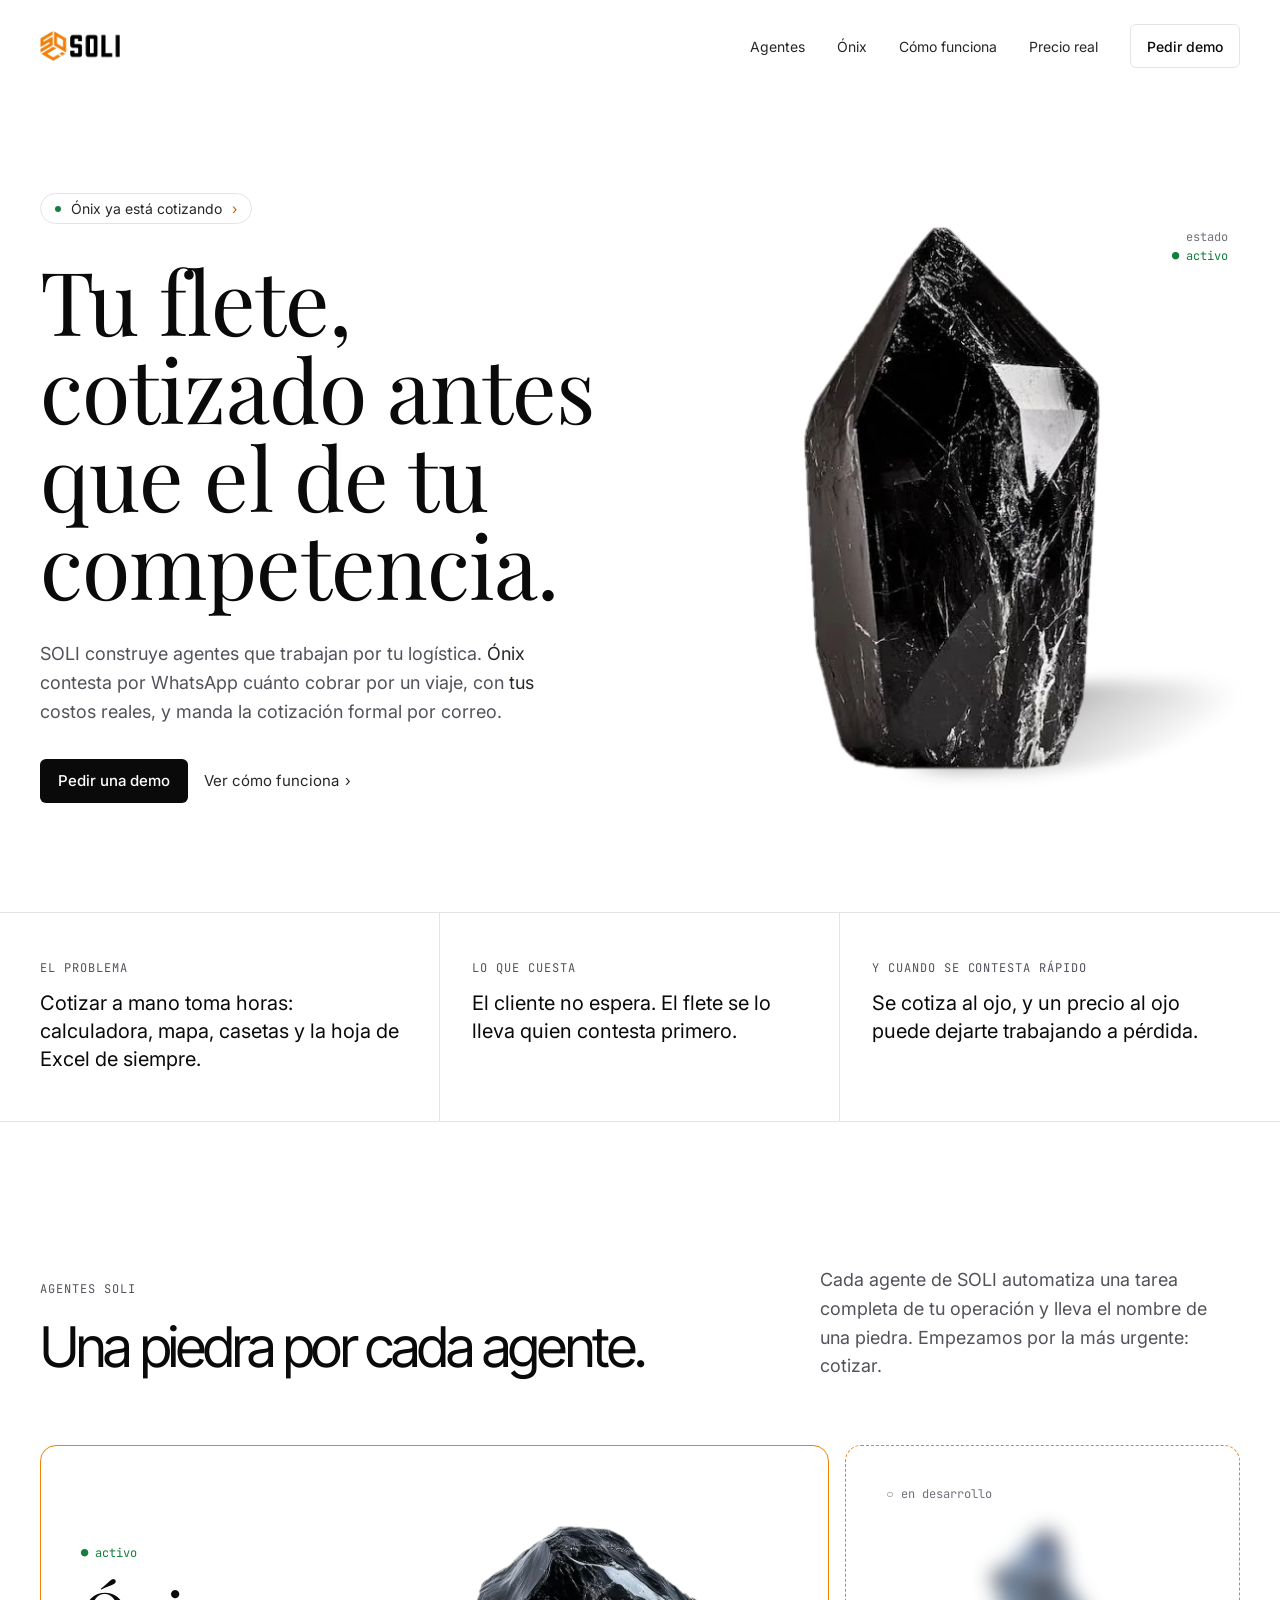
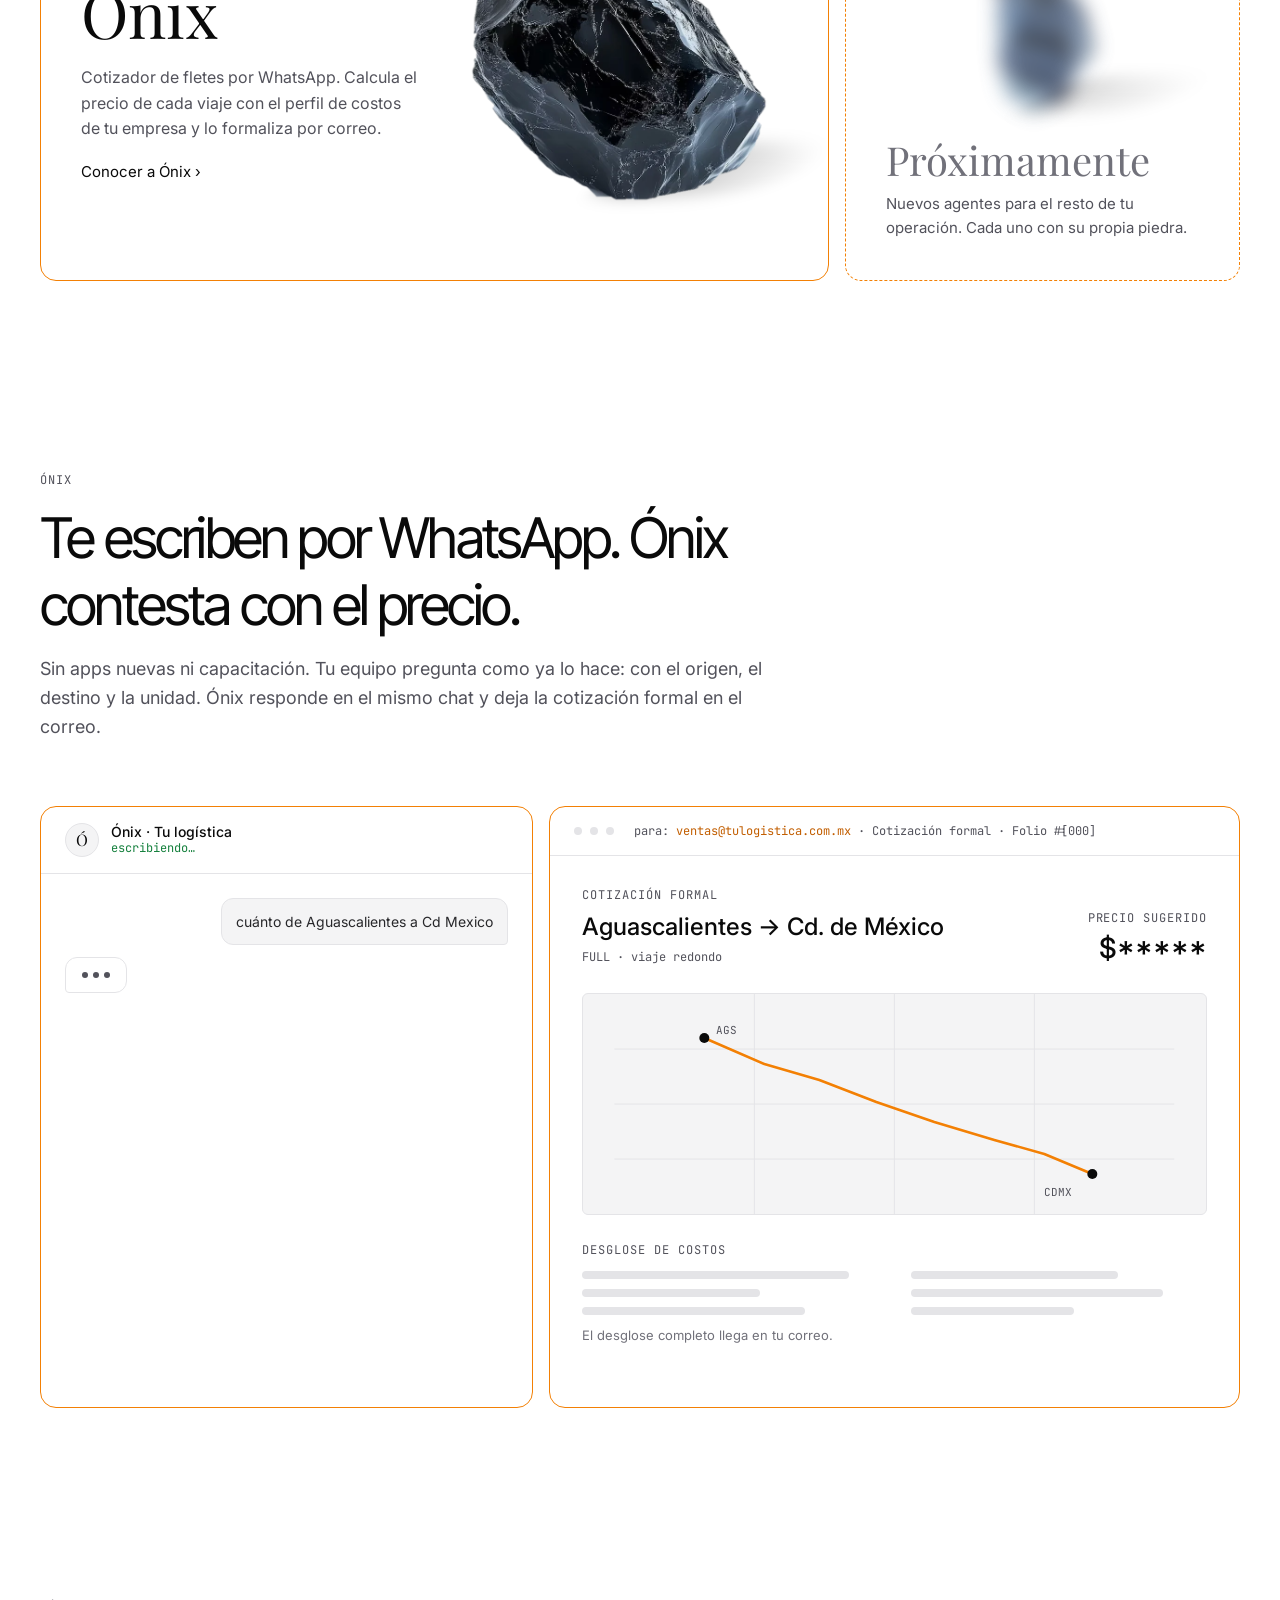
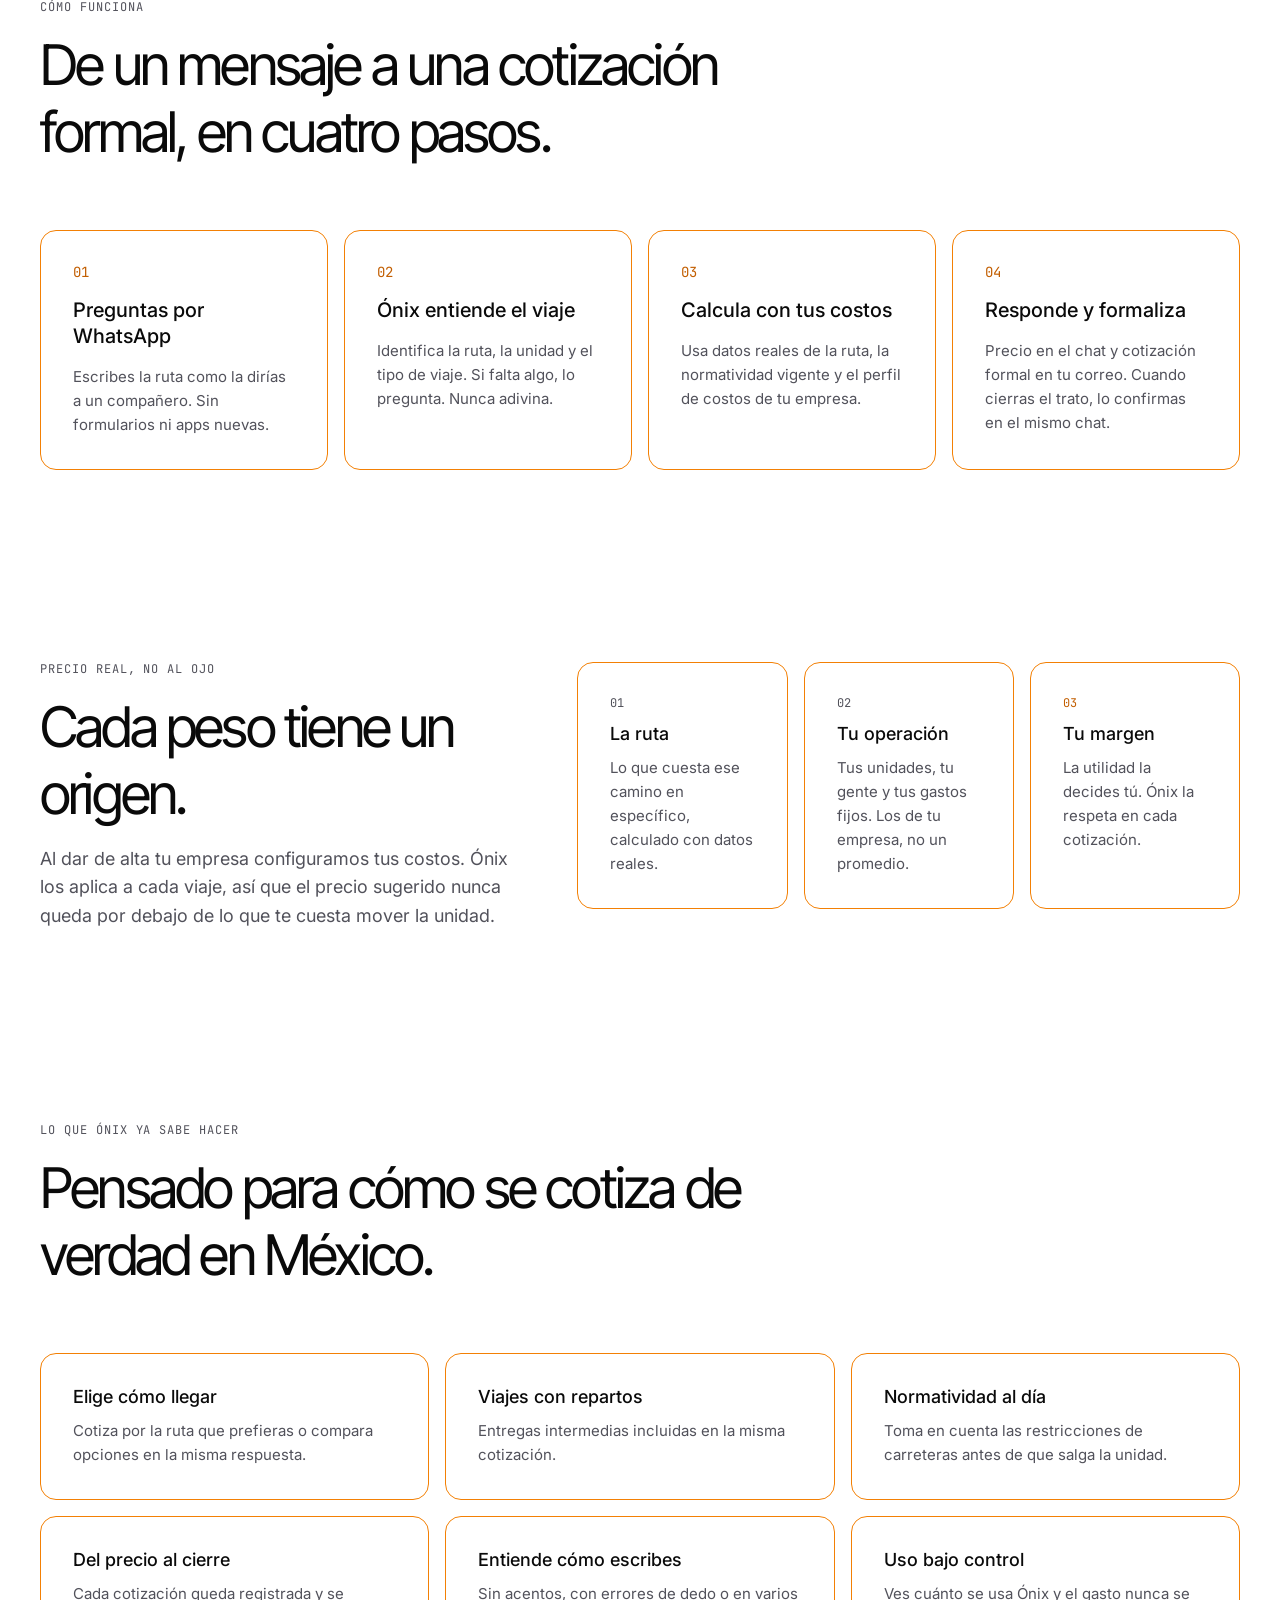
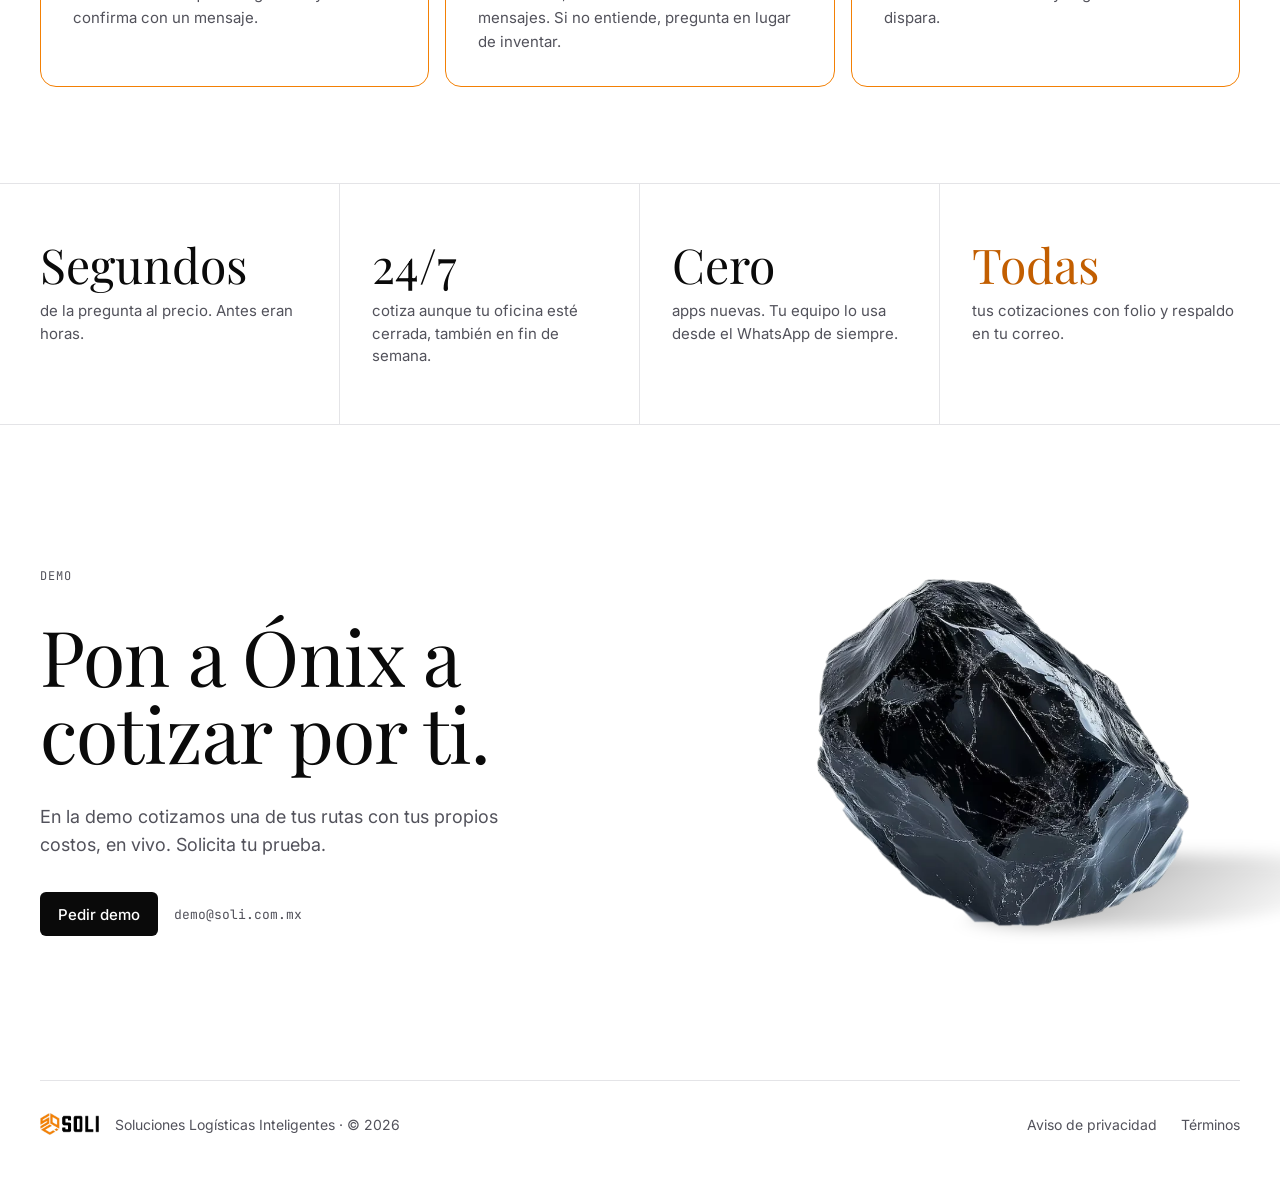
==== commit 018f90b4: "celular" ====
--- a/index.html
+++ b/index.html
@@ -47,7 +47,27 @@
  [style*="justify-content: space-between; align-items: flex-end"]{flex-direction:column;align-items:flex-start!important}
  .wrap>div[style*="max-width: 1200px"]>div{padding-left:0!important;padding-right:0!important}
  [style*="gap: 4px; align-items: flex-end"]{align-items:flex-start!important}
- [style*="height: 600px"]{height:auto!important;min-height:560px}
+ [style*="height: 600px"]{height:auto!important;min-height:520px}
+ section.wrap:not([style*="border-top"]){padding-top:56px!important;padding-bottom:56px!important}
+ #top{padding-top:32px!important;padding-bottom:48px!important;gap:24px!important}
+ #top .mono[style*="position: absolute"]{display:none}
+ [style*="gap: 64px"]{gap:32px!important}
+ [style*="gap: 48px"]{gap:24px!important}
+ .card{padding:24px!important}
+ .card[style*="height: 600px"]{padding:0!important}
+ [style*="height: 220px"]{height:150px!important}
+ svg[viewBox="0 0 560 220"]{height:150px}
+ [style*="padding: 32px; display: flex; flex-direction: column; gap: 28px"]{padding:20px!important}
+ .card img{max-width:240px!important;margin:0 auto}
+ #demo img{max-width:280px!important}
+ [style*="padding: 56px"]{padding-top:28px!important;padding-bottom:28px!important}
+ [style*="padding: 48px"]{padding-top:28px!important;padding-bottom:28px!important}
+ footer.wrap{flex-direction:column!important;align-items:flex-start!important;gap:16px!important}
+ footer.wrap>div:first-child{flex-direction:column;align-items:flex-start!important;gap:8px!important}
+ .h1{font-size:46px!important}
+ .lead{font-size:17px!important}
+ [style*="border: 1px dashed"]{padding:24px!important}
+
 }
 
 
@@ -197,7 +217,7 @@
 </div>
 </div>
 <div style="border: 1px solid #e4e4e7; border-radius: 6px; background: #f4f4f5; height: 220px; overflow: hidden;">
-<svg width="100%" height="220" viewBox="0 0 560 220" preserveAspectRatio="xMidYMid slice" aria-label="Mapa de la ruta cotizada" role="img" style="display: block;">
+<svg width="100%" height="220" viewBox="0 0 560 220" preserveAspectRatio="xMidYMid meet" aria-label="Mapa de la ruta cotizada" role="img" style="display: block;">
 <g stroke="#e4e4e7" stroke-width="1"><line x1="0" y1="55" x2="560" y2="55"></line><line x1="0" y1="110" x2="560" y2="110"></line><line x1="0" y1="165" x2="560" y2="165"></line><line x1="140" y1="0" x2="140" y2="220"></line><line x1="280" y1="0" x2="280" y2="220"></line><line x1="420" y1="0" x2="420" y2="220"></line></g>
 <polyline points="90,44 150,70 205,86 262,108 320,128 380,146 430,160 478,180" fill="none" stroke="#f38004" stroke-width="2.5" stroke-linecap="round" stroke-linejoin="round"></polyline>
 <circle cx="90" cy="44" r="5" fill="#0a0a0a"></circle><circle cx="478" cy="180" r="5" fill="#0a0a0a"></circle>
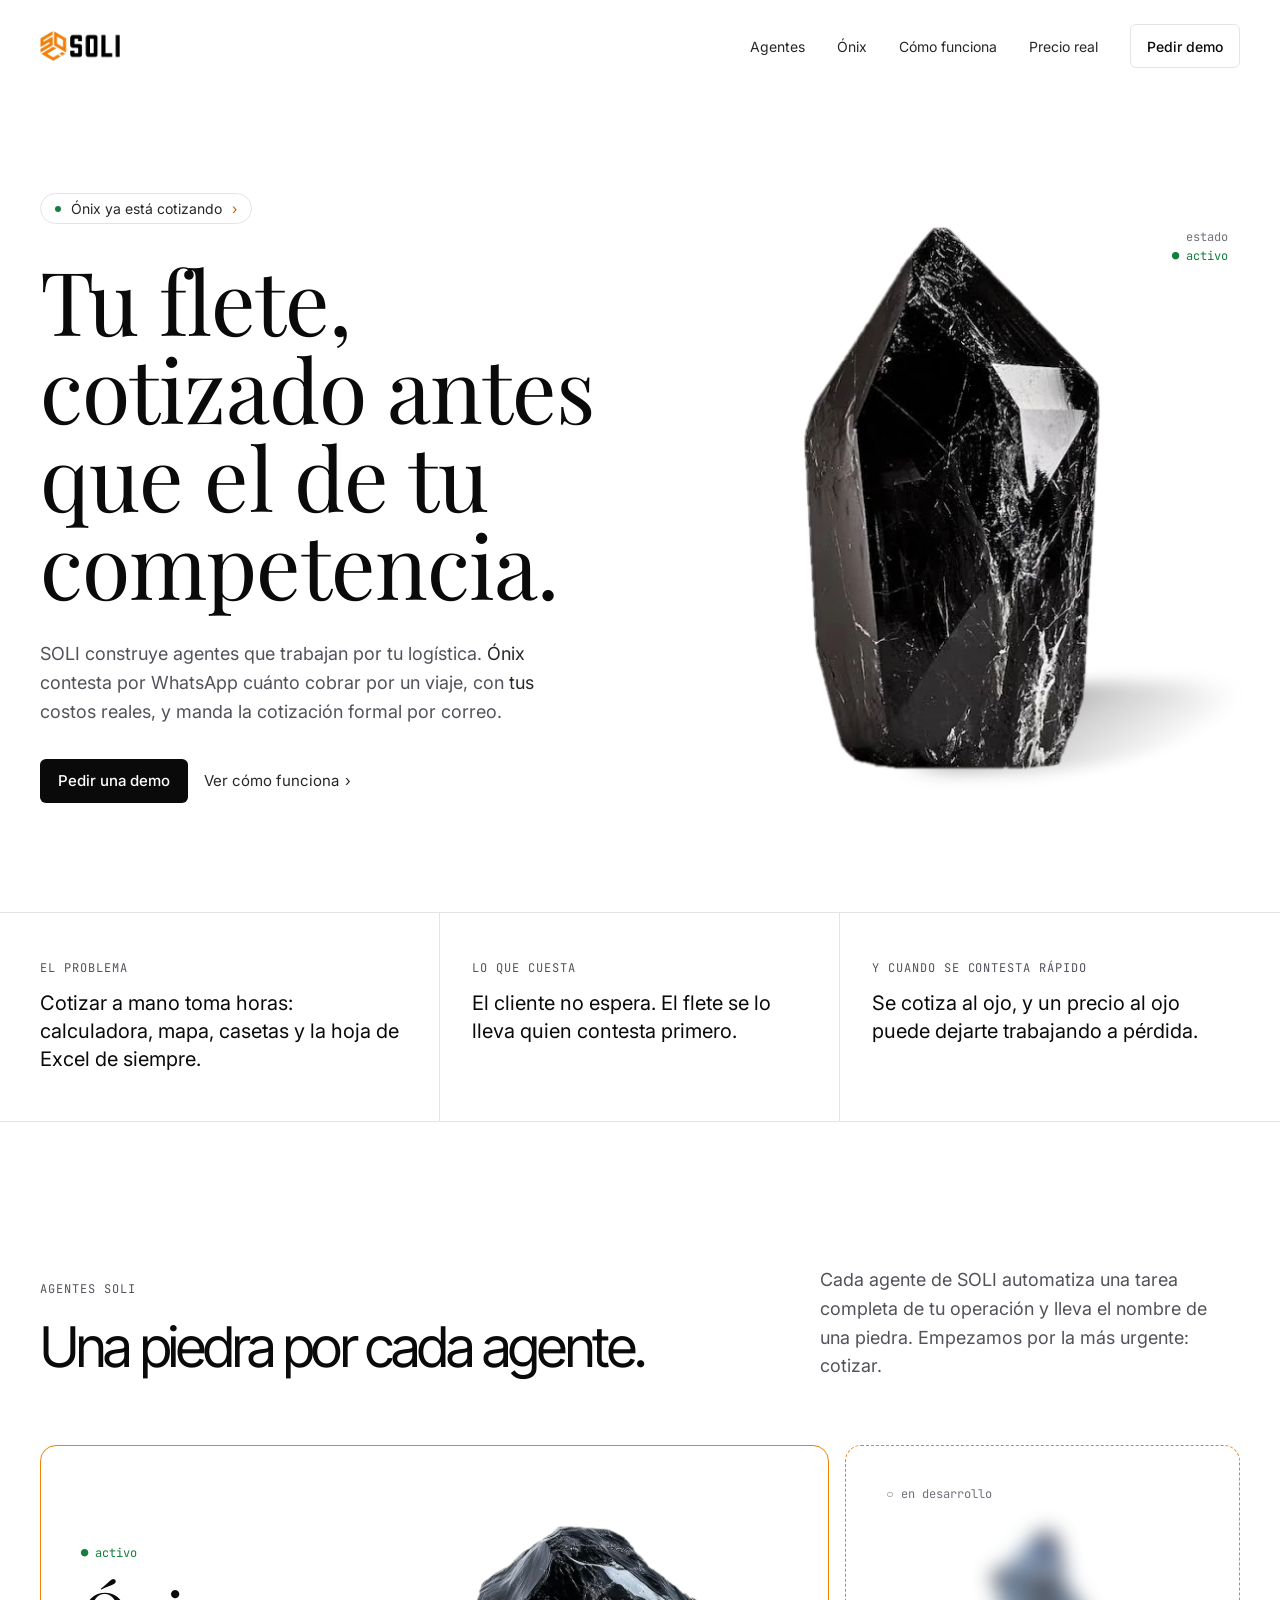
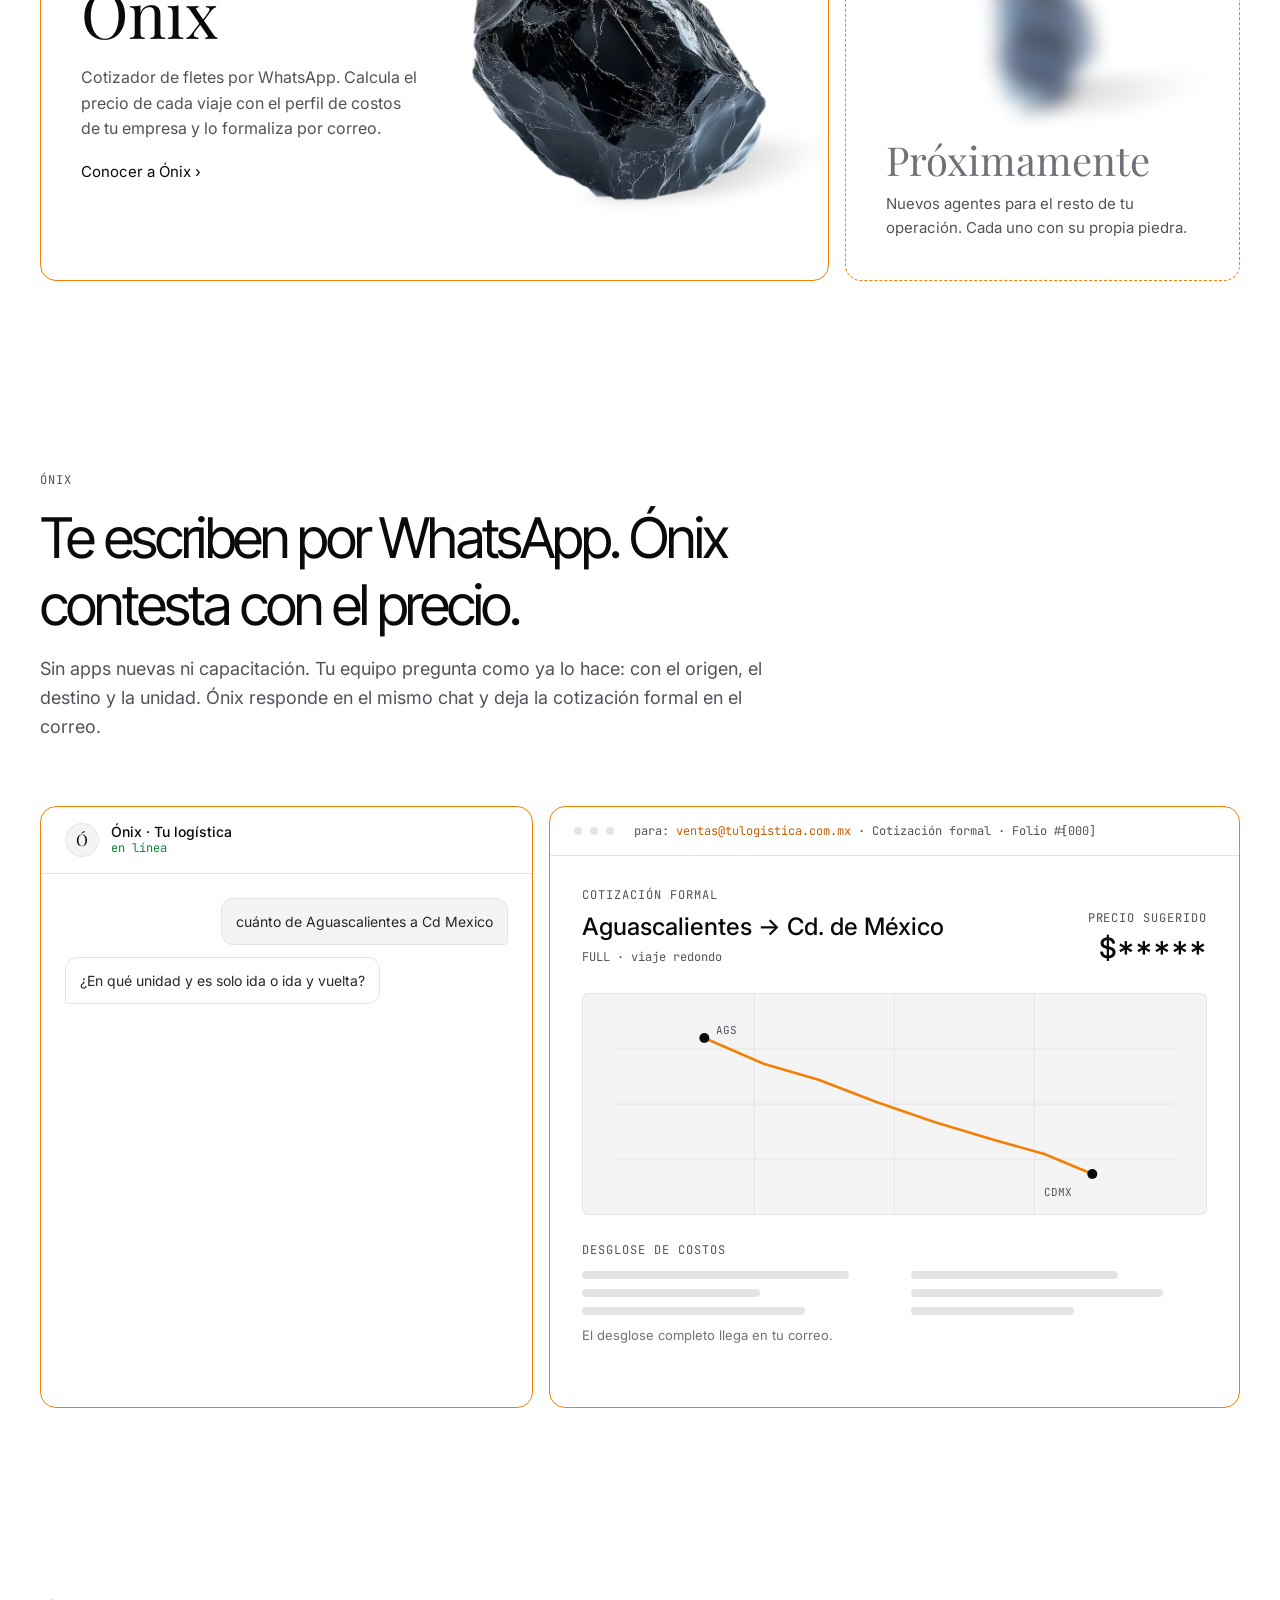
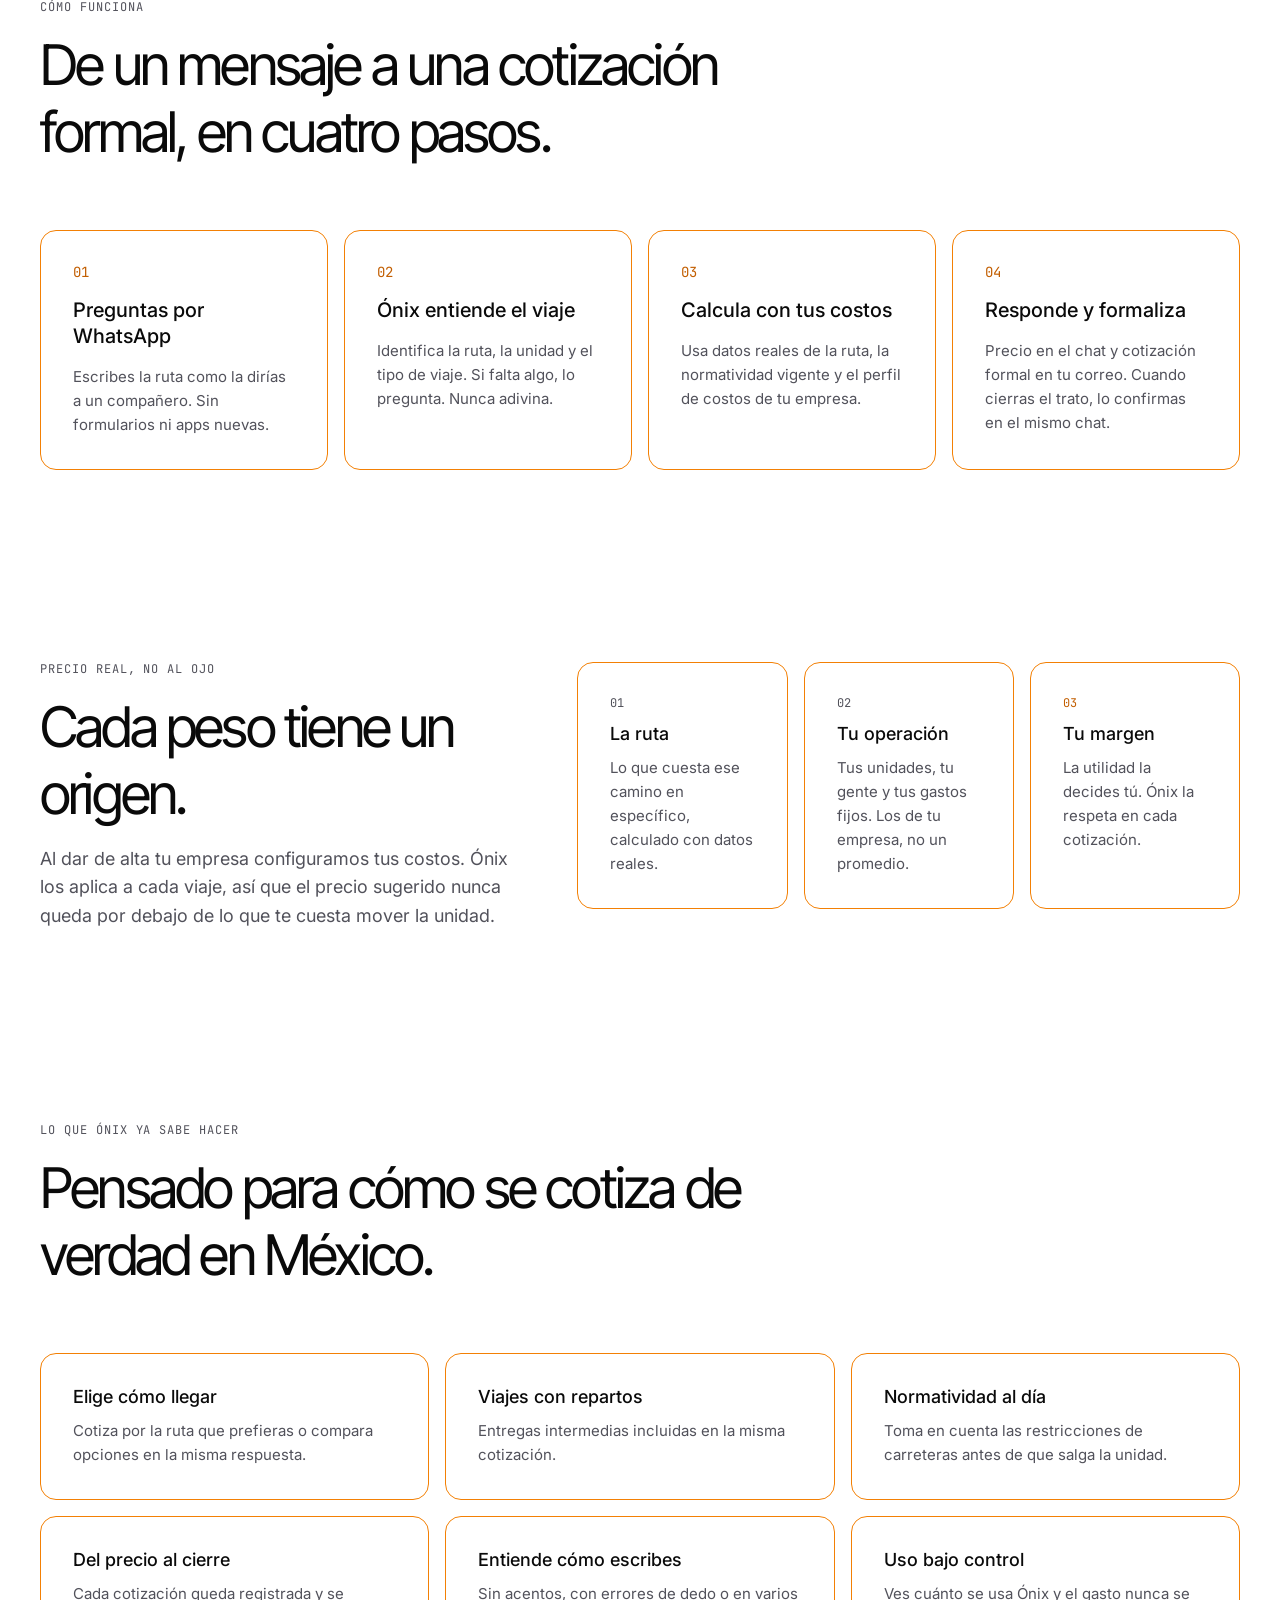
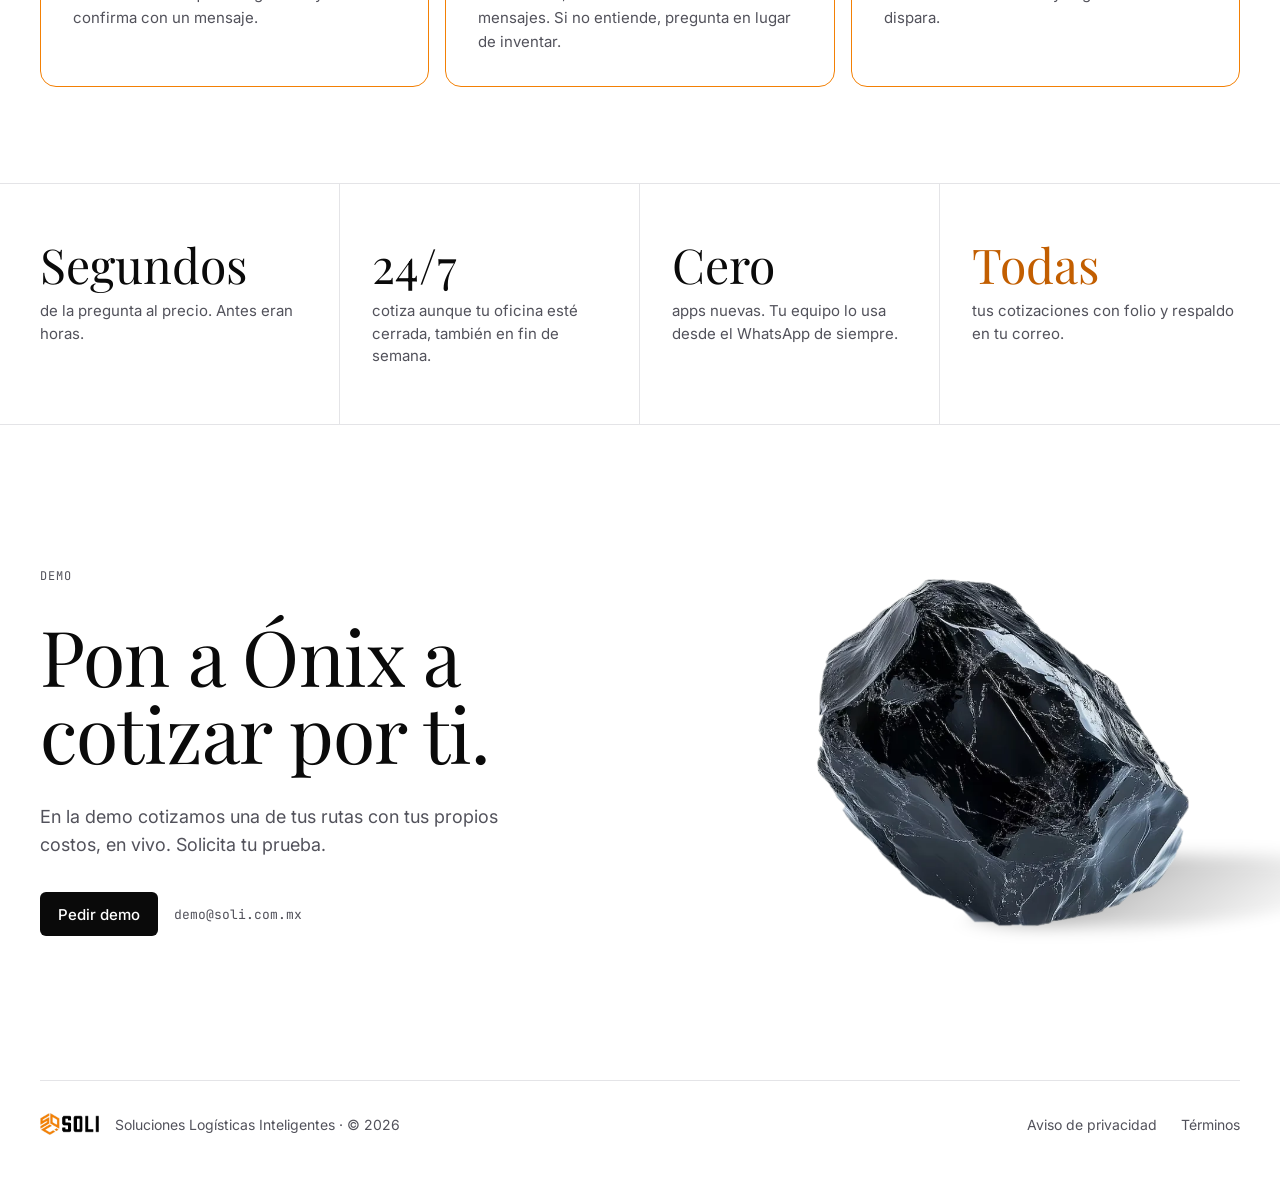
==== commit 3c7a5481: "mejora" ====
--- a/index.html
+++ b/index.html
@@ -436,9 +436,7 @@
 </div>
 <button type="button" class="dm-x" data-close aria-label="Cerrar">×</button>
 </div>
-<form id="demo-form" name="demo" method="POST" data-netlify="true" netlify-honeypot="bot-field" novalidate style="display:flex;flex-direction:column;gap:16px">
-<input type="hidden" name="form-name" value="demo">
-<p class="dm-hp"><label>No llenar: <input name="bot-field" tabindex="-1" autocomplete="off"></label></p>
+<form id="demo-form" name="demo" novalidate style="display:flex;flex-direction:column;gap:16px">
 <div class="dm-field">
 <label for="dm-nombre">Nombre</label>
 <input id="dm-nombre" name="nombre" type="text" autocomplete="name" required aria-describedby="dm-nombre-err">
@@ -490,9 +488,12 @@
  var a=vNombre(),b=vCorreo(),c=vTel();
  if(!(a&&b&&c)){var f=form.querySelector('[aria-invalid="true"]');if(f)f.focus();return;}
  var btn=form.querySelector('.dm-submit');btn.disabled=true;btn.textContent='Enviando…';
- var body=new URLSearchParams(new FormData(form)).toString();
- fetch('/',{method:'POST',headers:{'Content-Type':'application/x-www-form-urlencoded'},body:body})
- .then(function(r){if(!r.ok)throw new Error(r.status);form.reset();form.style.display='none';ok.classList.add('show');ok.querySelector('button').focus();})
+ fetch('https://web-production-0f5fd.up.railway.app/demo',{method:'POST',headers:{'Content-Type':'application/json'},body:JSON.stringify({nombre:nombre.value.trim(),correo:correo.value.trim(),telefono:tel.value.trim()})})
+ .then(function(r){return r.json().then(function(data){return {status:r.status,data:data};});})
+ .then(function(res){
+  if(res.data&&res.data.ok){form.reset();form.style.display='none';ok.classList.add('show');ok.querySelector('button').focus();}
+  else{ferr.textContent=(res.data&&res.data.errores&&res.data.errores[0])||'No se pudo enviar. Intenta de nuevo o escríbenos a demo@soli.com.mx.';}
+ })
  .catch(function(){ferr.textContent='No se pudo enviar. Intenta de nuevo o escríbenos a demo@soli.com.mx.';})
  .finally(function(){btn.disabled=false;btn.textContent='Enviar solicitud';});
 });
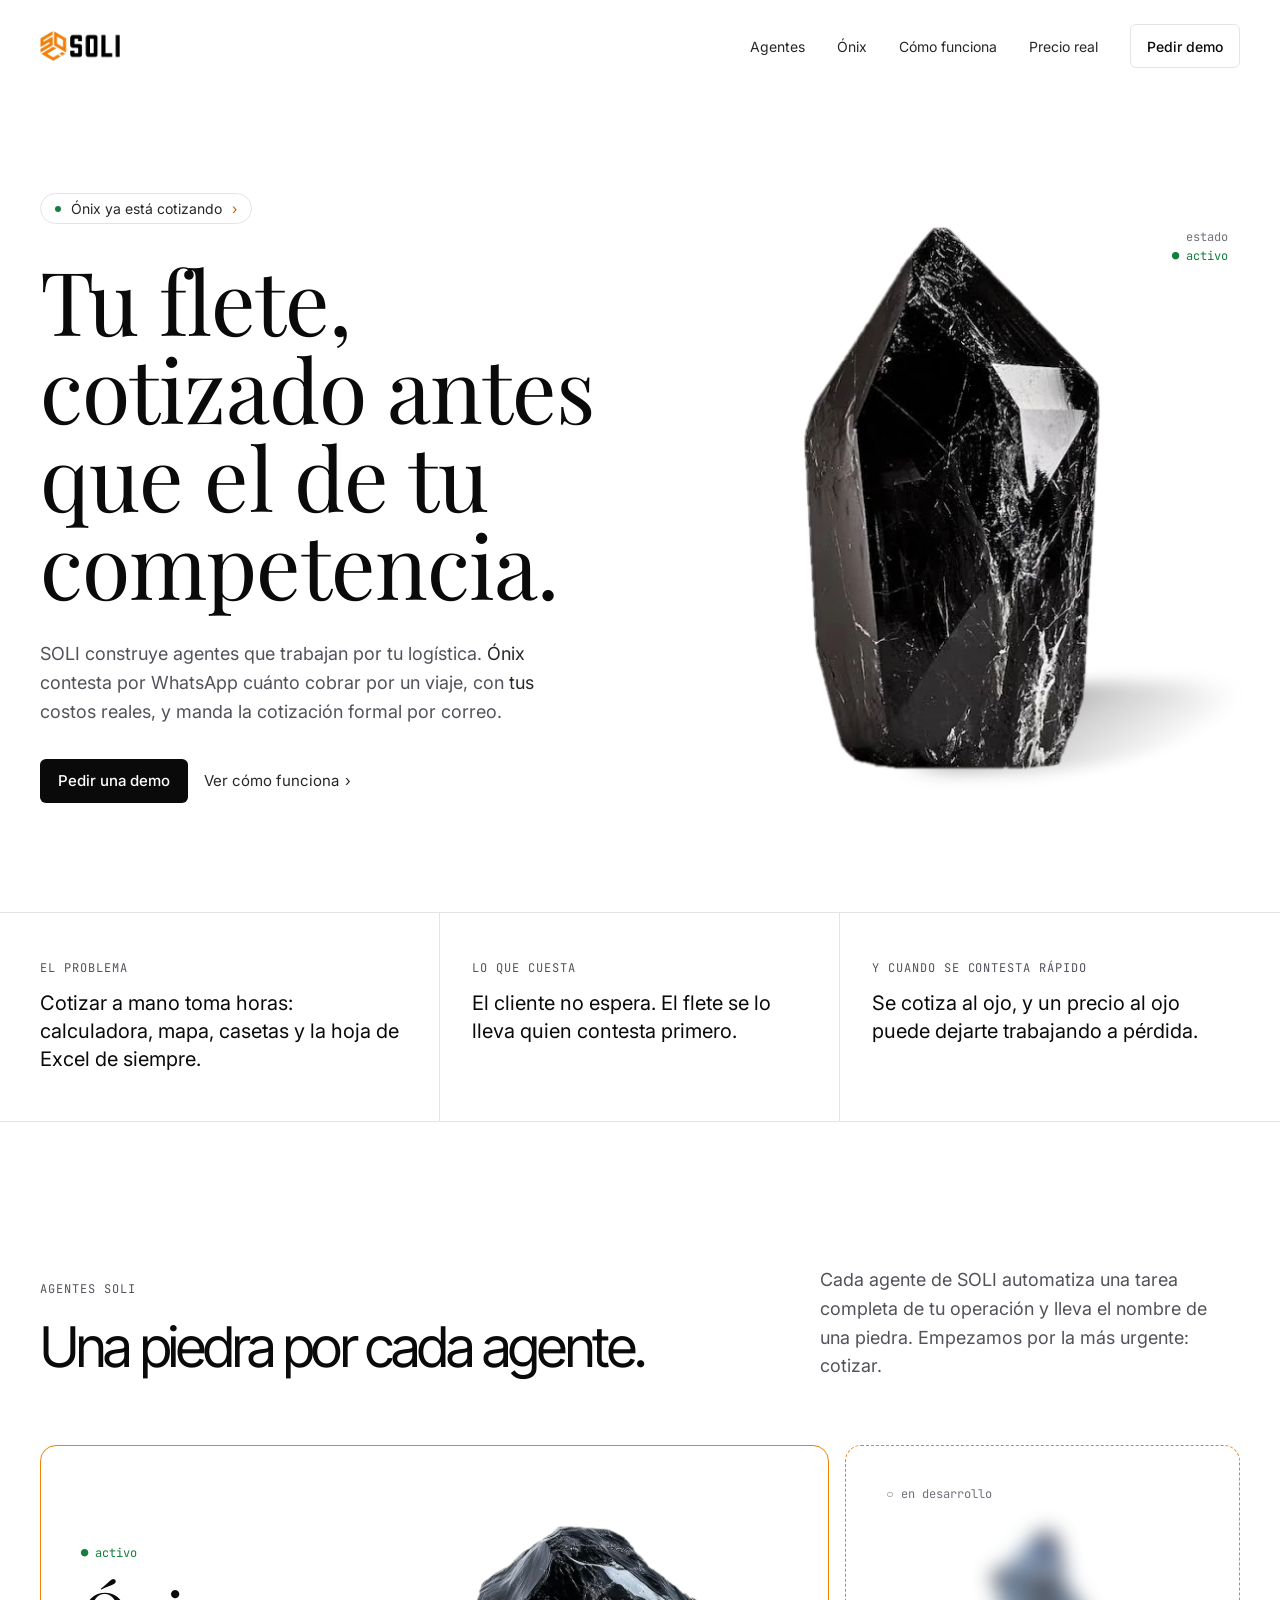
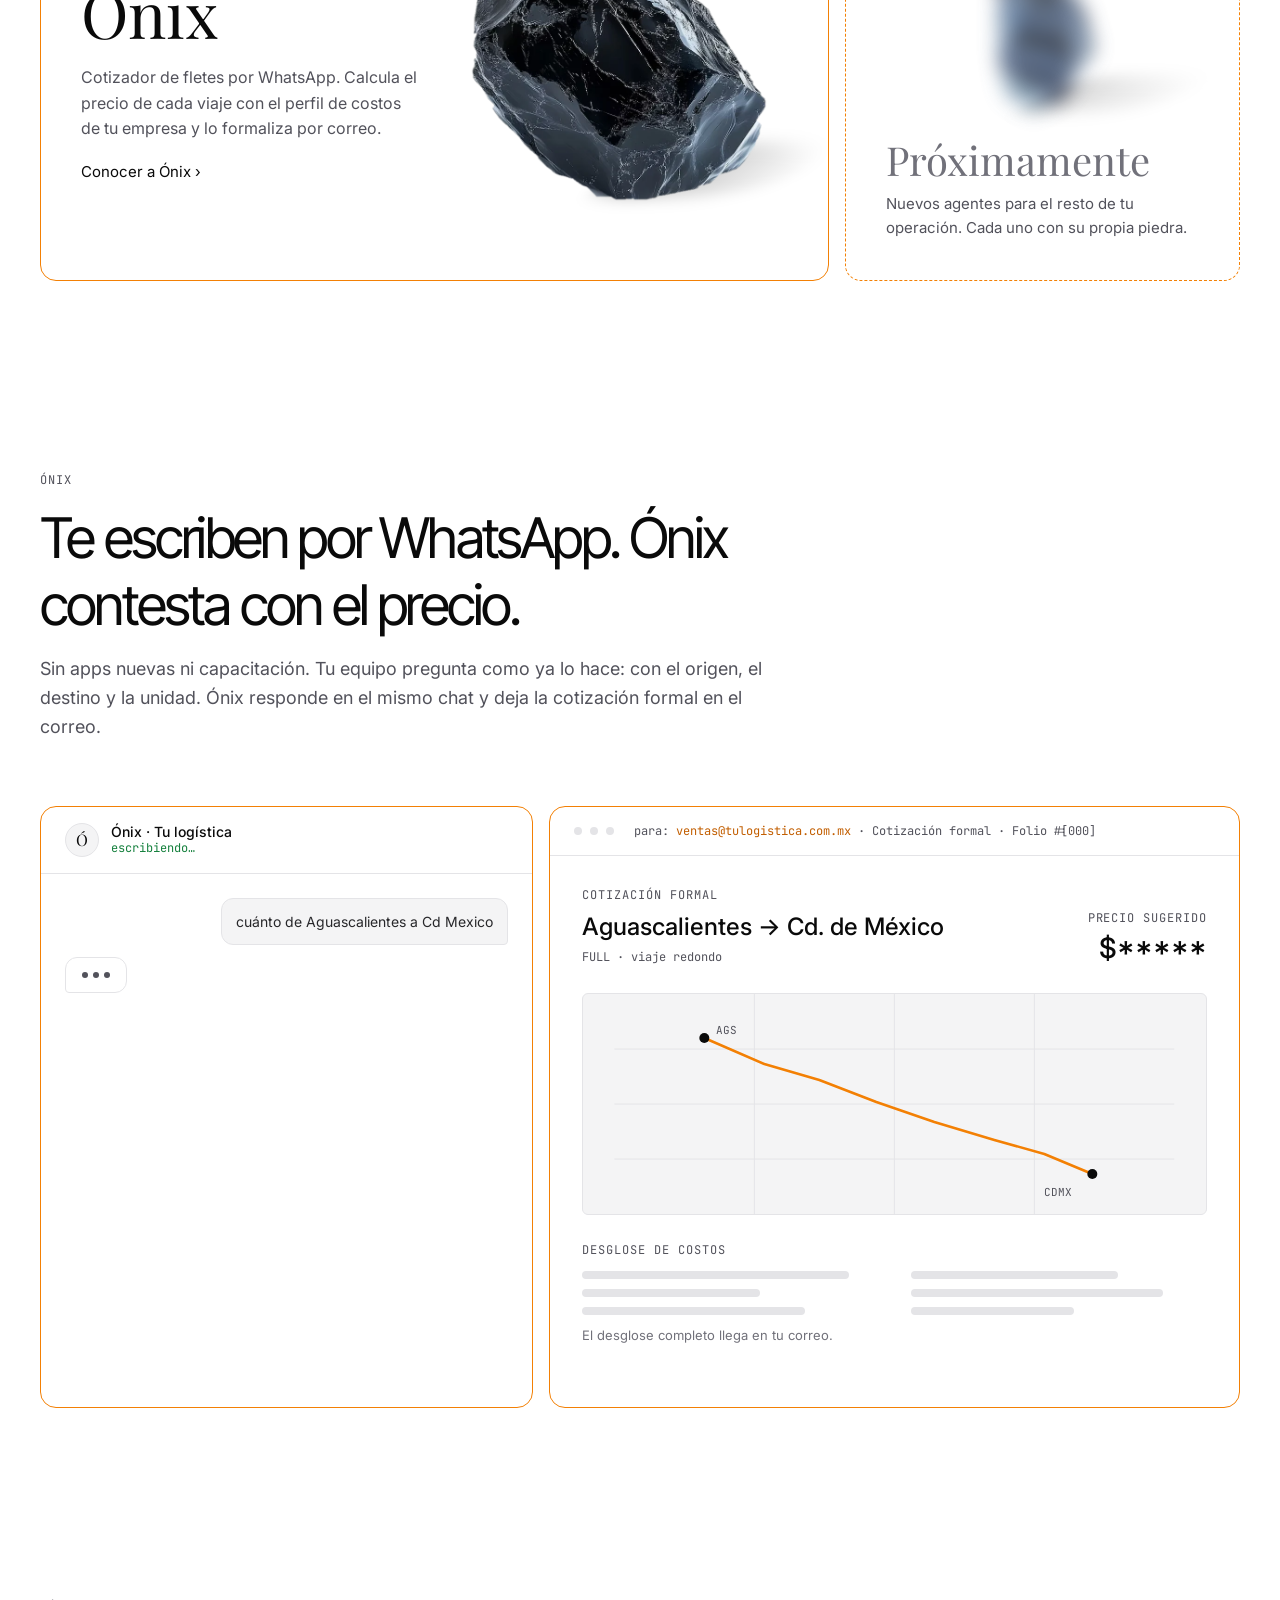
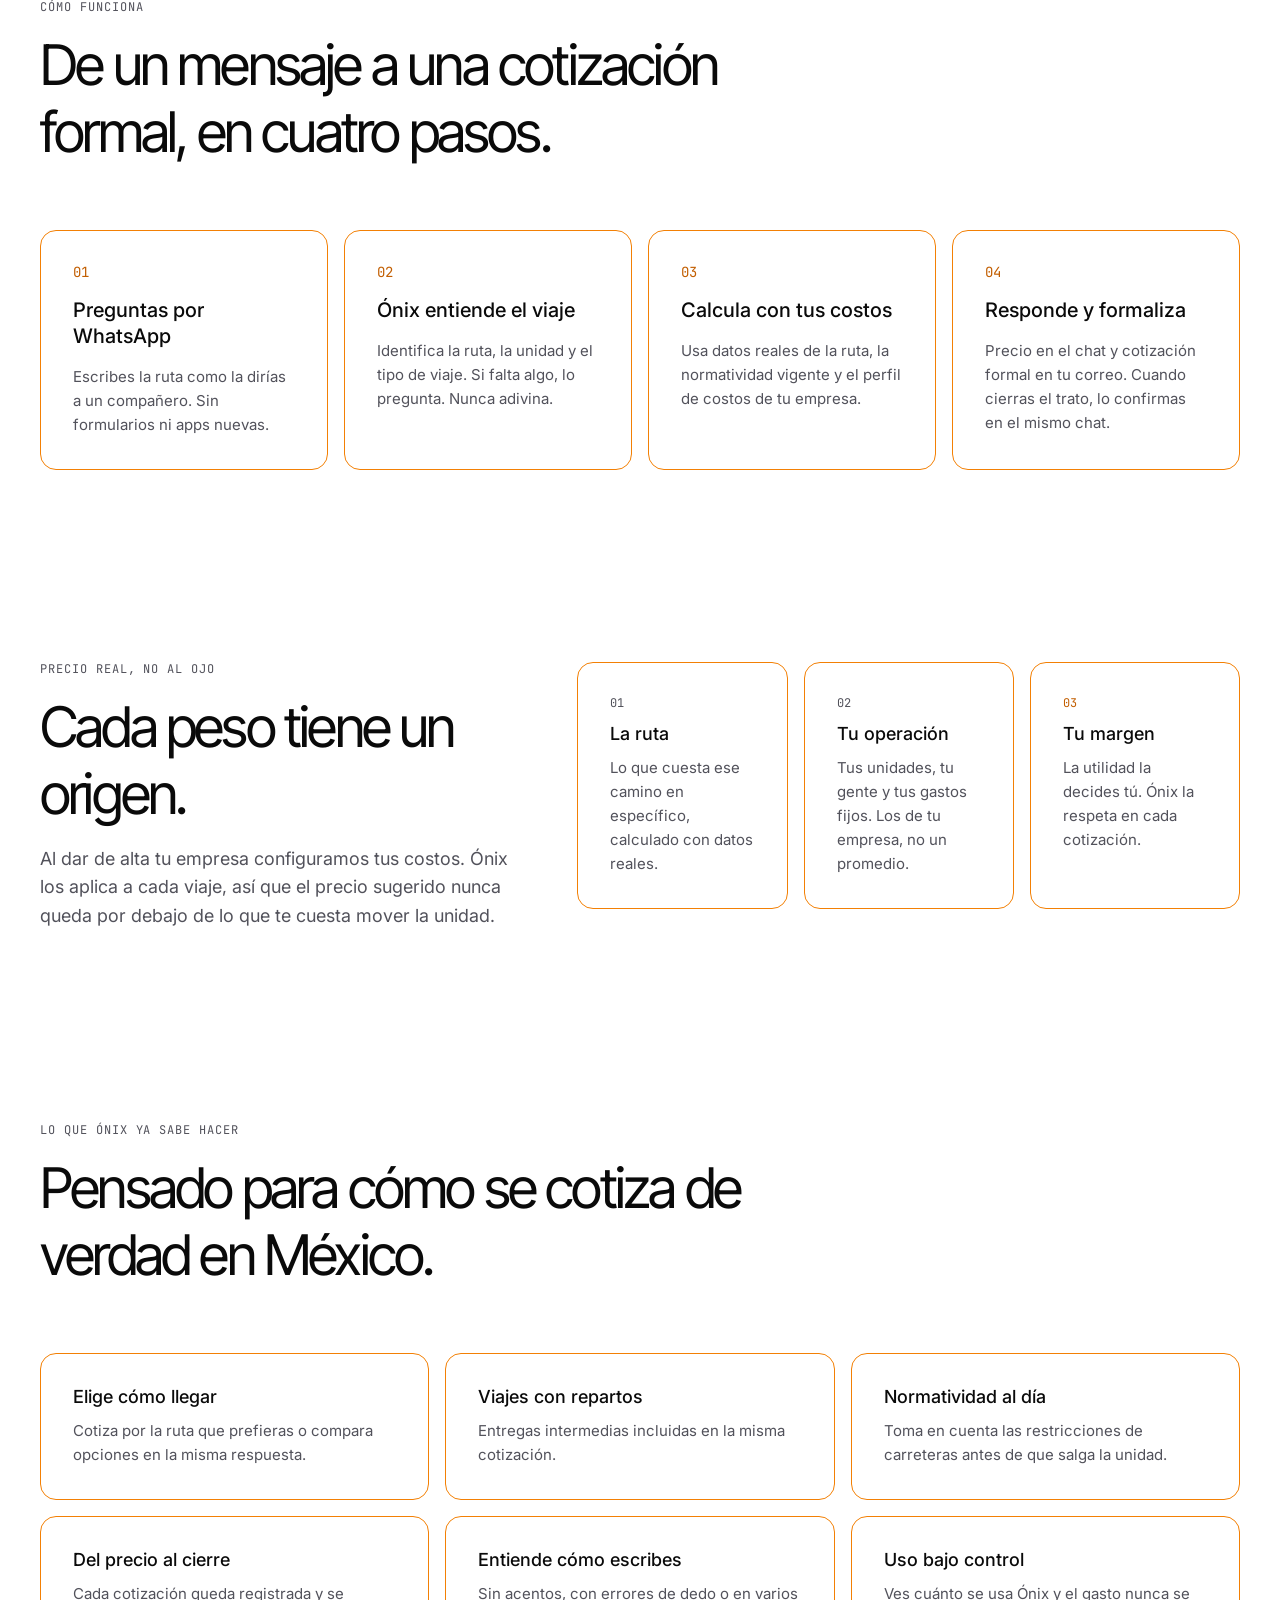
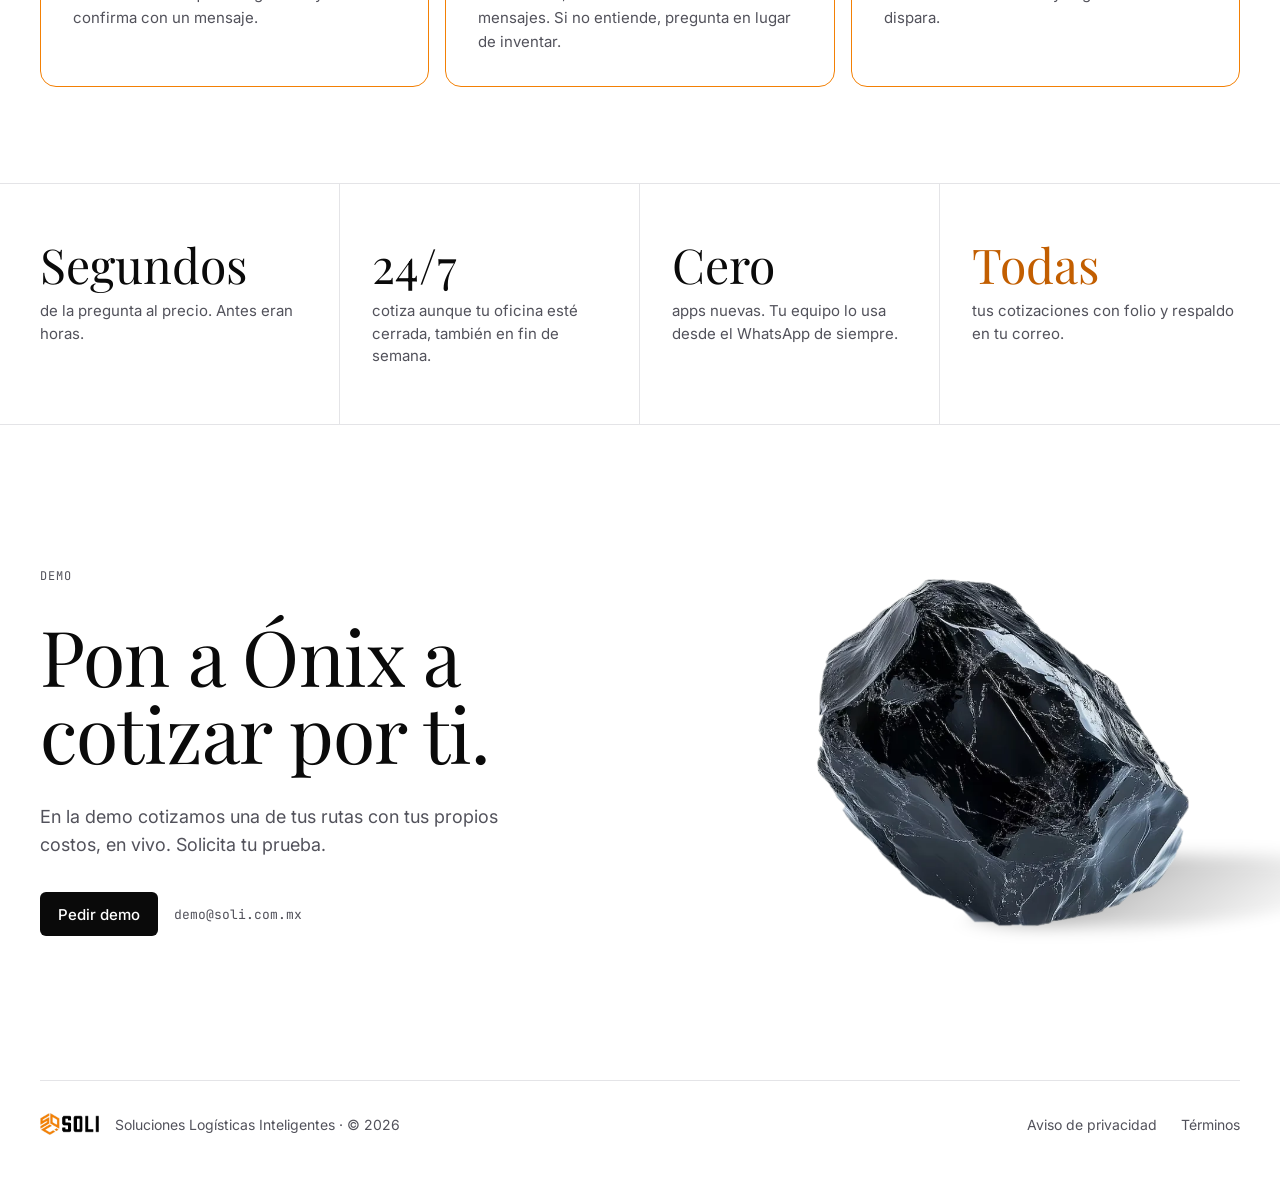
==== commit 4536ef8f: "privacidad" ====
--- a/index.html
+++ b/index.html
@@ -378,7 +378,7 @@
 <span style="font-size: 14px; color: #52525b;">Soluciones Logísticas Inteligentes · © 2026</span>
 </div>
 <div style="display: flex; gap: 24px; font-size: 14px;">
-<a href="#" style="color: #52525b;">Aviso de privacidad</a>
+<a href="privacidad.html" style="color: #52525b;">Aviso de privacidad</a>
 <a href="#" style="color: #52525b;">Términos</a>
 </div>
 </footer>
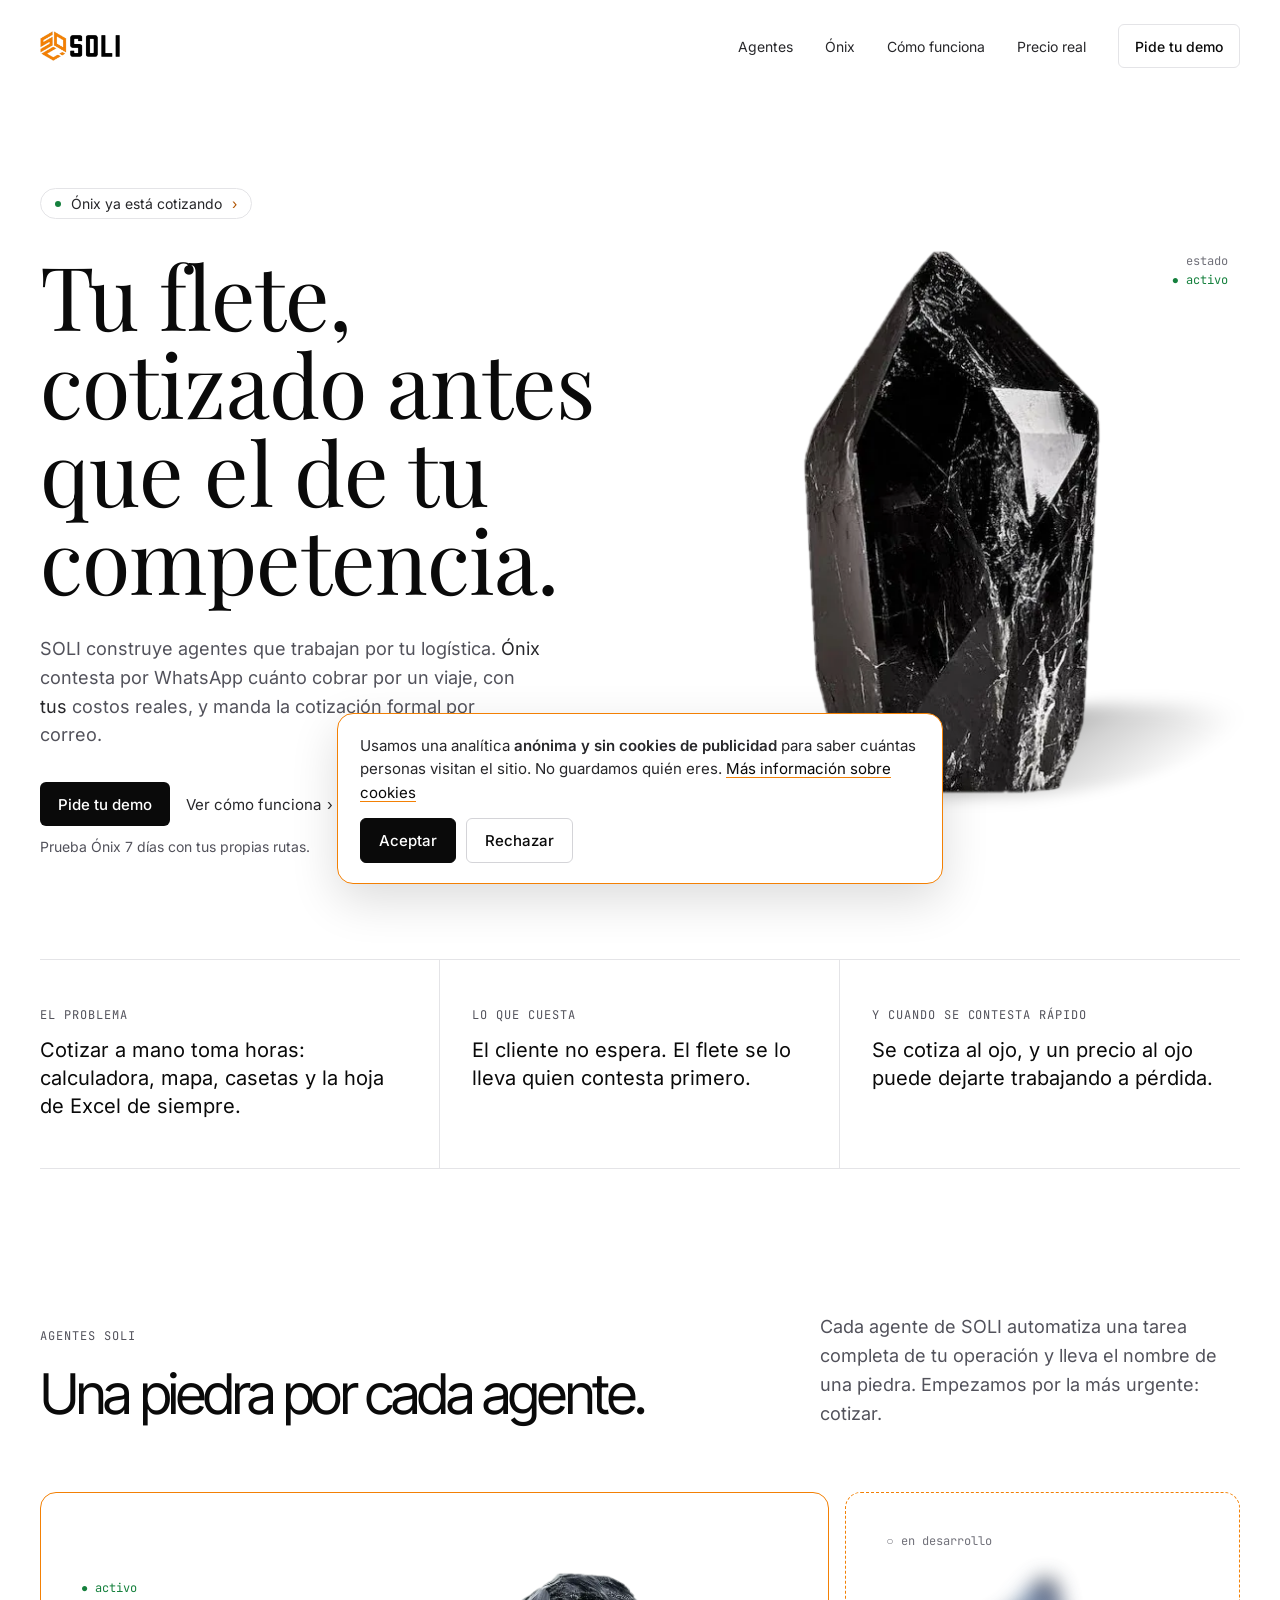
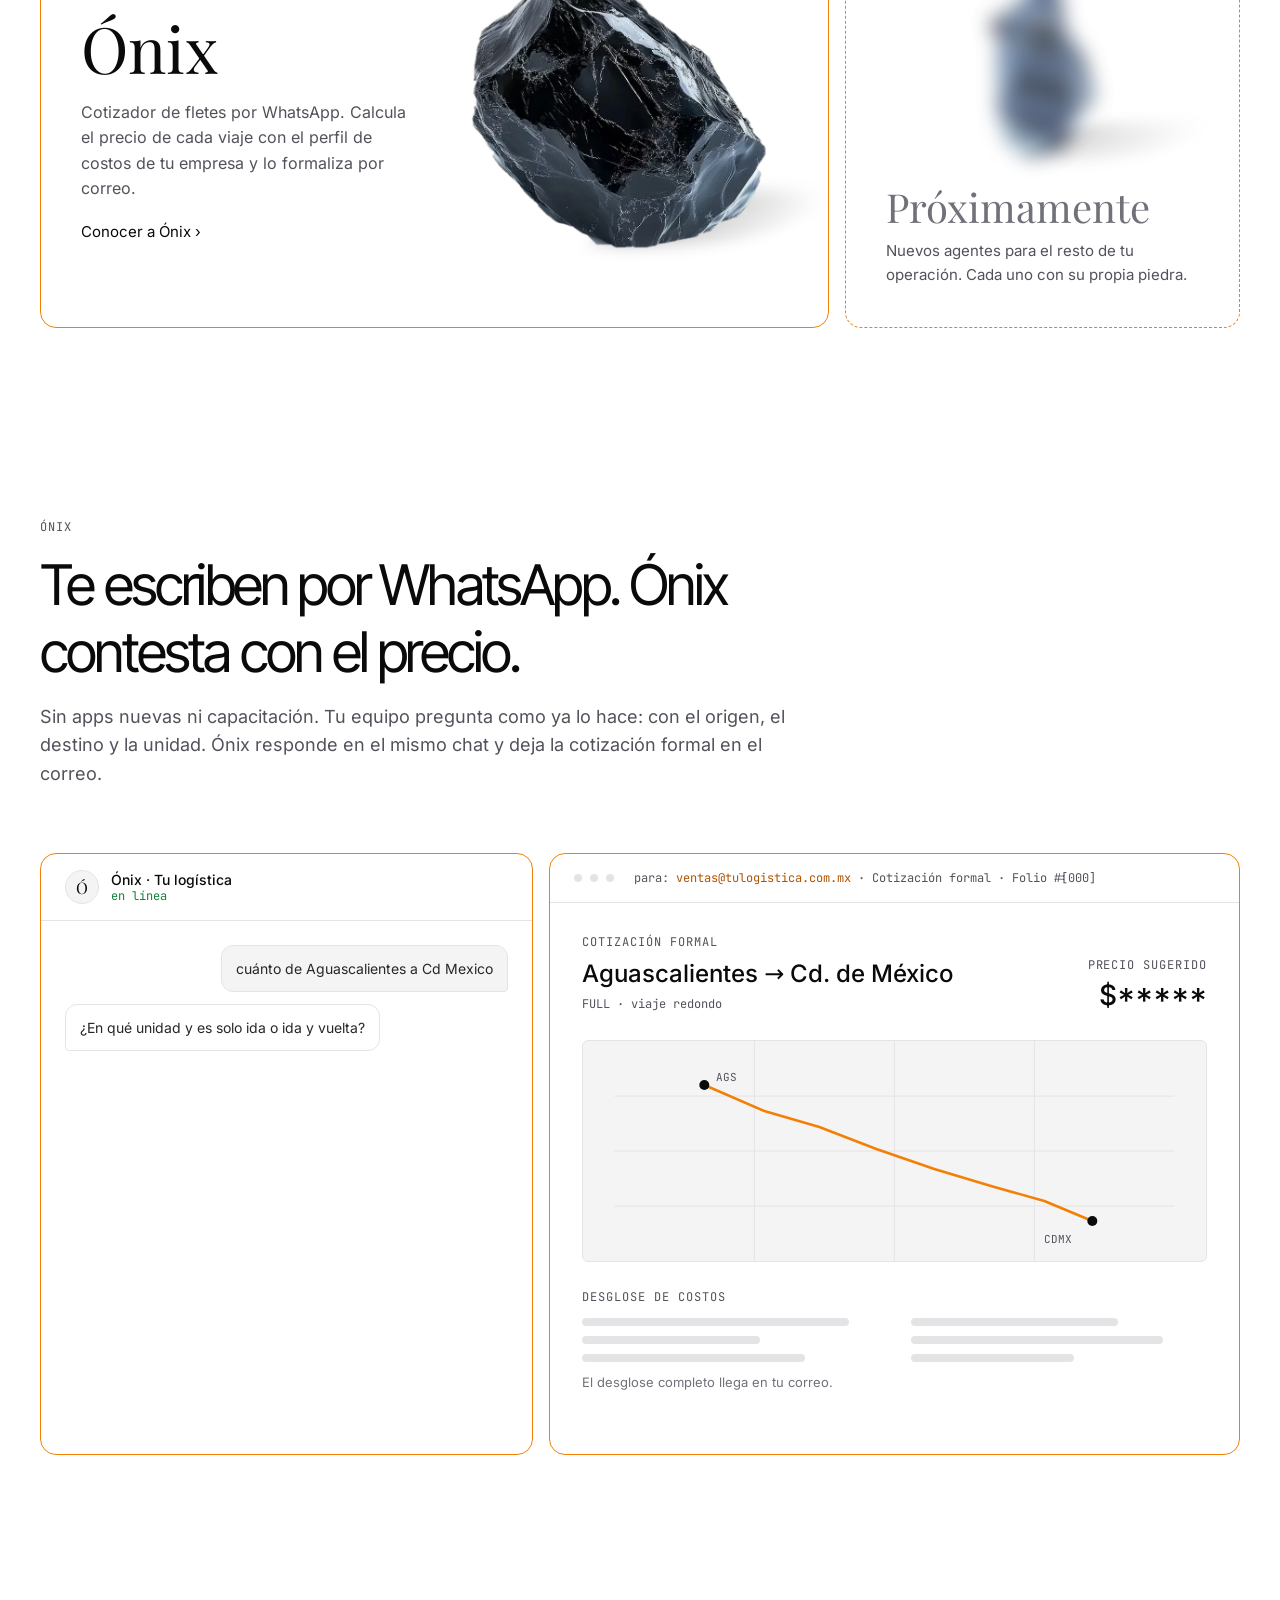
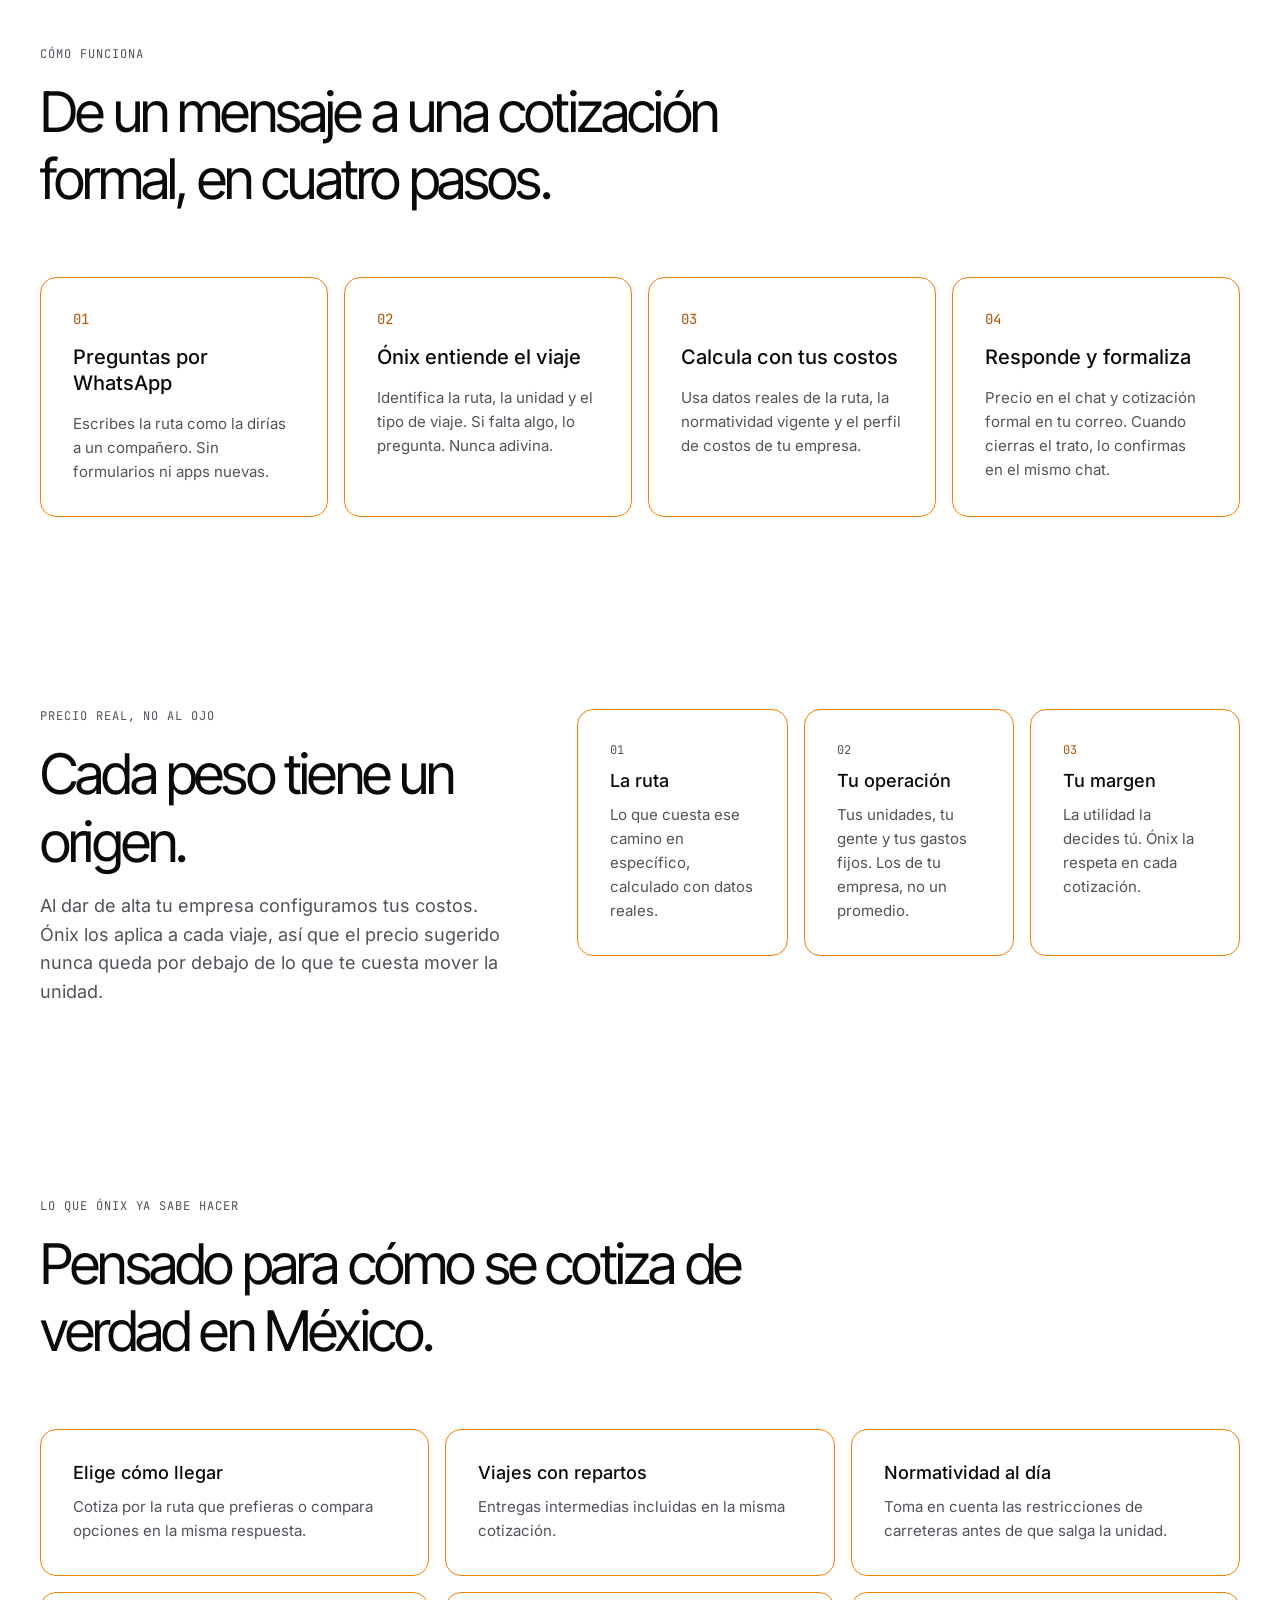
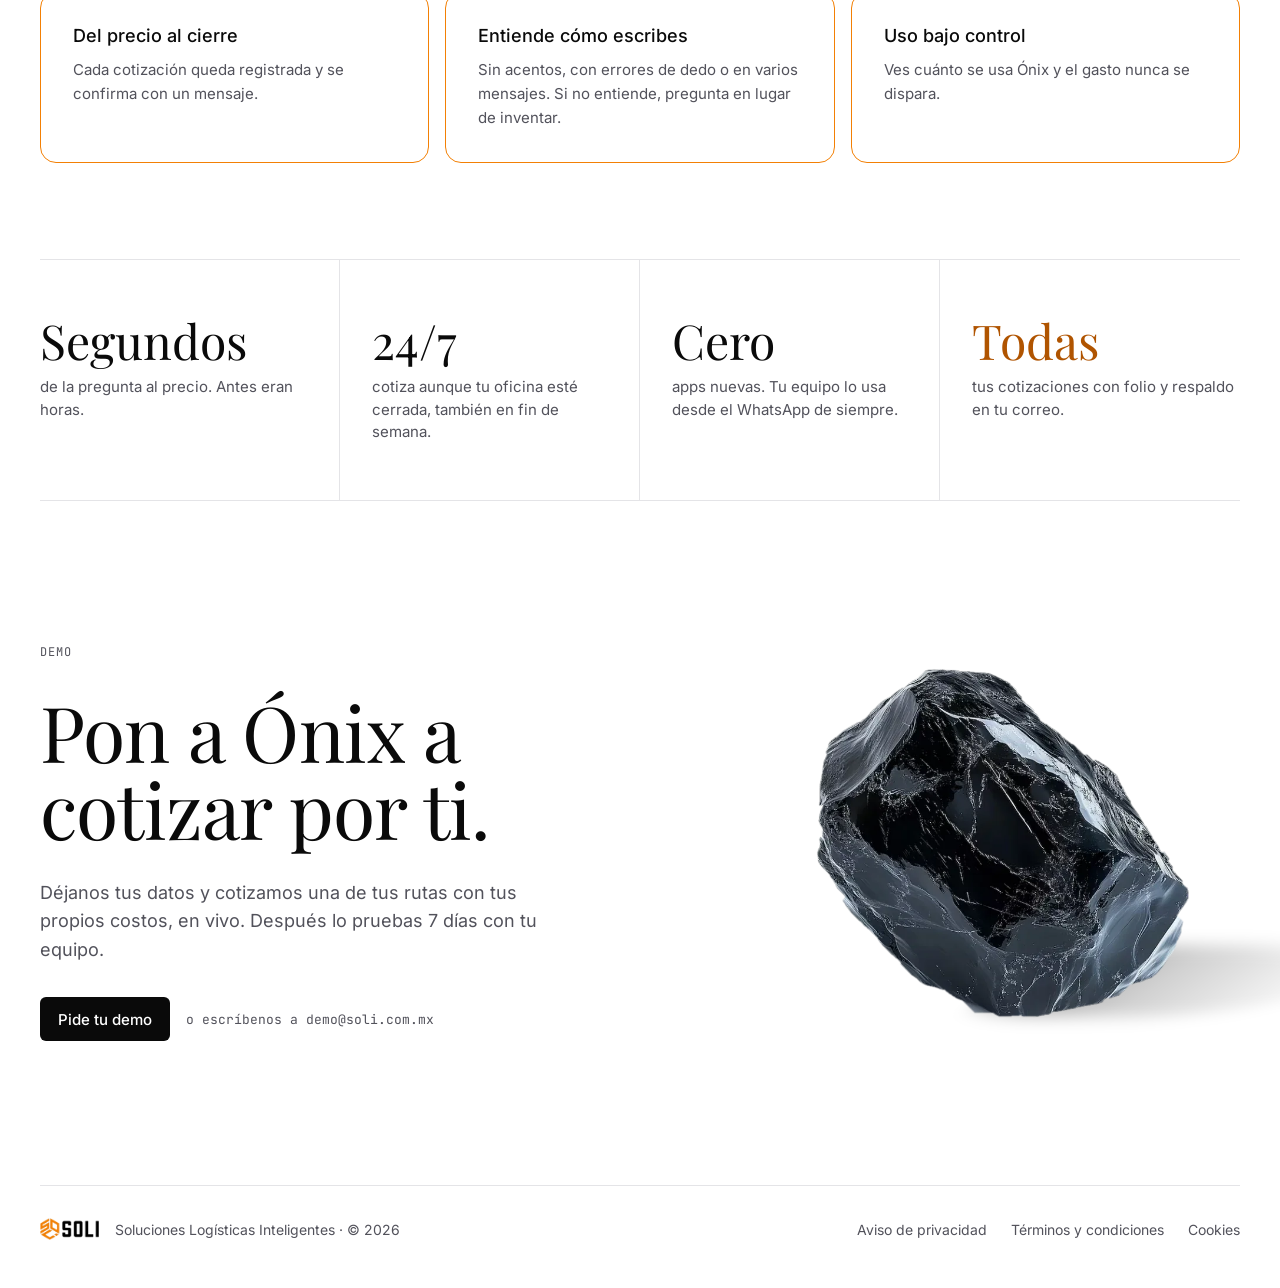
==== commit b5633540: "actualizacion" ====
--- a/index.html
+++ b/index.html
@@ -3,14 +3,40 @@
 <head>
 <meta charset="utf-8">
 <meta name="viewport" content="width=device-width, initial-scale=1">
-<title>SOLI · Ónix — tu flete cotizado en segundos</title>
-<meta name="description" content="SOLI construye agentes de automatización para logísticas. Ónix cotiza fletes por WhatsApp con tus propios costos y manda la cotización formal por correo.">
-<meta property="og:title" content="SOLI · Ónix">
-<meta property="og:description" content="Tu flete, cotizado antes que el de tu competencia.">
+<title>Ónix · Cotizador de fletes por WhatsApp para logísticas | SOLI</title>
+<meta name="description" content="Ónix cotiza tus fletes por WhatsApp en segundos, con tus costos reales, casetas y tu margen, y manda la cotización formal por correo. Pide tu demo.">
+<link rel="canonical" href="https://soli.com.mx/">
+<meta name="robots" content="index, follow">
+<meta http-equiv="Content-Security-Policy" content="default-src 'self'; script-src 'self' 'unsafe-inline' https://static.cloudflareinsights.com; connect-src 'self' https://web-production-0f5fd.up.railway.app https://cloudflareinsights.com; img-src 'self' data:; style-src 'self' 'unsafe-inline'; font-src 'self'; base-uri 'self'; form-action 'self'; upgrade-insecure-requests">
+<meta name="referrer" content="strict-origin-when-cross-origin">
 <meta name="theme-color" content="#ffffff">
-<link rel="icon" type="image/png" href="[data-uri]">
-<link rel="preconnect" href="https://fonts.googleapis.com"><link rel="preconnect" href="https://fonts.gstatic.com" crossorigin>
-<link rel="stylesheet" href="https://fonts.googleapis.com/css2?family=Inter:wght@400;500;600&family=Inter+Tight:wght@400;500&family=JetBrains+Mono:wght@400&family=Playfair+Display:wght@400&display=swap">
+<!-- Vista previa al compartir (WhatsApp, Facebook, LinkedIn, X) -->
+<meta property="og:type" content="website">
+<meta property="og:site_name" content="SOLI">
+<meta property="og:locale" content="es_MX">
+<meta property="og:url" content="https://soli.com.mx/">
+<meta property="og:title" content="Ónix · Tu flete, cotizado antes que el de tu competencia">
+<meta property="og:description" content="Cotiza fletes por WhatsApp en segundos con los costos reales de tu logística. Pide tu demo.">
+<meta property="og:image" content="https://soli.com.mx/og-image.jpg">
+<meta property="og:image:width" content="1200">
+<meta property="og:image:height" content="630">
+<meta property="og:image:alt" content="SOLI · Ónix: tu flete, cotizado antes que el de tu competencia">
+<meta name="twitter:card" content="summary_large_image">
+<meta name="twitter:title" content="Ónix · Tu flete, cotizado antes que el de tu competencia">
+<meta name="twitter:description" content="Cotiza fletes por WhatsApp en segundos con los costos reales de tu logística.">
+<meta name="twitter:image" content="https://soli.com.mx/og-image.jpg">
+<!-- Íconos -->
+<link rel="icon" href="/favicon.ico" sizes="any">
+<link rel="icon" type="image/png" sizes="32x32" href="/favicon-32.png">
+<link rel="apple-touch-icon" href="/apple-touch-icon.png">
+<link rel="manifest" href="/site.webmanifest">
+<!-- Rendimiento: fuentes propias + imagen principal primero -->
+<link rel="preload" href="/fonts/playfair-display-latin-400-normal.woff2" as="font" type="font/woff2" crossorigin>
+<link rel="preload" href="/img/onix-piedra.webp" as="image" type="image/webp" fetchpriority="high">
+<link rel="stylesheet" href="/assets/fonts.css">
+<script type="application/ld+json">
+{"@context":"https://schema.org","@type":"Organization","name":"SOLI · Soluciones Logísticas Inteligentes","alternateName":"SOLI","url":"https://soli.com.mx/","logo":"https://soli.com.mx/icon-512.png","email":"contacto@soli.com.mx","areaServed":"MX"}
+</script>
 <style>
 html{scroll-behavior:smooth}
 html,body{overflow-x:hidden}
@@ -93,37 +119,46 @@
 .dm-ok{display:none;flex-direction:column;gap:12px;align-items:flex-start}
 .dm-ok.show{display:flex}
 .dm-hp{position:absolute;left:-9999px;width:1px;height:1px;overflow:hidden}
+.dm-legal{margin:0;font-size:13px;line-height:1.5;color:#52525b}.dm-legal a{color:#0a0a0a;text-decoration:underline;text-decoration-color:#f38004;text-underline-offset:3px}
+.cta-note{margin:0;font-size:14px;color:#52525b}
+a:focus-visible,button:focus-visible,input:focus-visible{outline:3px solid rgba(243,128,4,.45);outline-offset:2px}
+.skip{position:absolute;left:-9999px;top:8px;z-index:60;background:#0a0a0a;color:#fff;padding:10px 14px;border-radius:6px}.skip:focus{left:8px;color:#fff}
 </style>
 </head>
 <body>
+<a class="skip" href="#main">Saltar al contenido</a>
 
 <div style="width: 100%; min-height: 100vh; background: #ffffff; display: flex; flex-direction: column; align-items: center;">
 
 <!-- NAV -->
 <header class="wrap" style="width: 100%; max-width: 1200px; box-sizing: border-box; padding: 24px 0; display: flex; align-items: center; justify-content: space-between;">
-<a href="#top" aria-label="SOLI, inicio"><img src="[data-uri]" alt="SOLI" style="height: 30px; display: block;"></a>
+<a href="#top" aria-label="SOLI, inicio"><img src="/img/soli-logo.webp" alt="SOLI" width="80" height="30" style="height: 30px; width: auto; display: block;"></a>
 <nav class="topnav" style="display: flex; gap: 32px; align-items: center; font-size: 14px;">
 <a href="#agentes">Agentes</a>
 <a href="#onix">Ónix</a>
 <a href="#como">Cómo funciona</a>
 <a href="#precio">Precio real</a>
-<a class="ghost" href="#demo" data-demo style="padding: 10px 16px; font-size: 14px;">Pedir demo</a>
+<a class="ghost" href="#demo" data-demo style="padding: 10px 16px; font-size: 14px;">Pide tu demo</a>
 </nav>
 </header>
 
+<main id="main">
 <!-- HERO -->
 <section class="wrap" id="top" style="width: 100%; max-width: 1200px; box-sizing: border-box; padding: 96px 0 104px; display: grid; grid-template-columns: repeat(2, minmax(0, 1fr)); gap: 48px; align-items: center;">
 <div style="display: flex; flex-direction: column; gap: 32px; align-items: flex-start;">
-<a href="#onix" style="display: inline-flex; gap: 10px; align-items: center; border: 1px solid #e4e4e7; border-radius: 9999px; padding: 6px 14px; font-size: 14px; color: #27272a;"><span style="width: 6px; height: 6px; border-radius: 50%; background: #15803d;"></span>Ónix ya está cotizando<span style="color: #c25e00;">›</span></a>
+<a href="#onix" style="display: inline-flex; gap: 10px; align-items: center; border: 1px solid #e4e4e7; border-radius: 9999px; padding: 6px 14px; font-size: 14px; color: #27272a;"><span style="width: 6px; height: 6px; border-radius: 50%; background: #15803d;"></span>Ónix ya está cotizando<span style="color: #b05400;">›</span></a>
 <h1 class="h1" style="margin: 0; font-family: 'Playfair Display', Georgia, serif; font-weight: 400; font-size: 88px; line-height: 1; letter-spacing: -0.9px; color: #0a0a0a;">Tu flete, cotizado antes que el de tu competencia.</h1>
 <p class="lead" style="max-width: 500px;">SOLI construye agentes que trabajan por tu logística. <span style="color: #27272a;">Ónix</span> contesta por WhatsApp cuánto cobrar por un viaje, con <span style="color: #27272a;">tus</span> costos reales, y manda la cotización formal por correo.</p>
-<div style="display: flex; gap: 16px; align-items: center;">
-<a class="solid" href="#demo" data-demo>Pedir una demo</a>
+<div style="display: flex; flex-direction: column; gap: 12px; align-items: flex-start;">
+<div style="display: flex; gap: 16px; align-items: center; flex-wrap: wrap;">
+<a class="solid" href="#demo" data-demo>Pide tu demo</a>
 <a href="#como" style="font-size: 15px; display: inline-flex; gap: 6px; align-items: center; min-height: 44px;">Ver cómo funciona <span aria-hidden="true">›</span></a>
 </div>
+<p class="cta-note">Prueba Ónix 7 días con tus propias rutas.</p>
+</div>
 </div>
 <div style="position: relative; height: 620px; display: flex; align-items: center; justify-content: center;">
-<div style="position: relative; width: 100%; display: flex; flex-direction: column; align-items: center;"><div aria-hidden="true" style="position: absolute; left: 40%; bottom: 1%; width: 44%; height: 16%; transform: skewX(-55deg); transform-origin: left bottom; background: linear-gradient(90deg, rgba(0,0,0,0.40) 0%, rgba(0,0,0,0.18) 45%, rgba(0,0,0,0) 100%); border-radius: 40% 60% 60% 40%; filter: blur(8px);"></div><img src="[data-uri]" alt="Ónix en bruto" style="height: 560px; width: auto; display: block; position: relative; z-index: 1;"></div>
+<div style="position: relative; width: 100%; display: flex; flex-direction: column; align-items: center;"><div aria-hidden="true" style="position: absolute; left: 40%; bottom: 1%; width: 44%; height: 16%; transform: skewX(-55deg); transform-origin: left bottom; background: linear-gradient(90deg, rgba(0,0,0,0.40) 0%, rgba(0,0,0,0.18) 45%, rgba(0,0,0,0) 100%); border-radius: 40% 60% 60% 40%; filter: blur(8px);"></div><img src="/img/onix-piedra.webp" alt="Piedra de ónix en bruto, símbolo de Ónix, el cotizador de fletes de SOLI" width="316" height="564" fetchpriority="high" decoding="async" style="height: 560px; width: auto; display: block; position: relative; z-index: 1;"></div>
 <div class="mono" style="position: absolute; right: 12px; top: 40px; font-size: 12px; color: #71717a; text-align: right; line-height: 1.6;">estado<br><span style="color: #15803d;">● activo</span></div>
 </div>
 </section>
@@ -164,12 +199,12 @@
 <span style="font-size: 15px; color: #0a0a0a;">Conocer a Ónix ›</span>
 </div>
 <div style="display: flex; justify-content: center;">
-<div style="position: relative; width: 100%; display: flex; flex-direction: column; align-items: center;"><div aria-hidden="true" style="position: absolute; left: 40%; bottom: 2%; width: 56%; height: 19%; transform: skewX(-52deg); transform-origin: left bottom; background: linear-gradient(90deg, rgba(0,0,0,0.40) 0%, rgba(0,0,0,0.18) 45%, rgba(0,0,0,0) 100%); border-radius: 40% 60% 60% 40%; filter: blur(8px);"></div><img src="[data-uri]" alt="Ónix en bruto" style="width: 100%; max-width: 300px; height: auto; display: block; position: relative; z-index: 1;"></div>
+<div style="position: relative; width: 100%; display: flex; flex-direction: column; align-items: center;"><div aria-hidden="true" style="position: absolute; left: 40%; bottom: 2%; width: 56%; height: 19%; transform: skewX(-52deg); transform-origin: left bottom; background: linear-gradient(90deg, rgba(0,0,0,0.40) 0%, rgba(0,0,0,0.18) 45%, rgba(0,0,0,0) 100%); border-radius: 40% 60% 60% 40%; filter: blur(8px);"></div><img src="/img/onix-piedra-2.webp" alt="Piedra de ónix pulida" width="645" height="603" loading="lazy" decoding="async" style="width: 100%; max-width: 300px; height: auto; display: block; position: relative; z-index: 1;"></div>
 </div>
 </a>
 <div style="overflow: hidden; border: 1px dashed #f38004; border-radius: 16px; padding: 40px; display: flex; flex-direction: column; justify-content: space-between; gap: 24px;">
 <span class="mono" style="font-size: 12px; color: #71717a;">○ en desarrollo</span>
-<div style="display: flex; justify-content: center; flex-grow: 1; align-items: center;"><div style="position: relative; width: 100%; display: flex; flex-direction: column; align-items: center;"><div aria-hidden="true" style="position: absolute; left: 42%; bottom: 2%; width: 48%; height: 18%; transform: skewX(-55deg); transform-origin: left bottom; background: linear-gradient(90deg, rgba(0,0,0,0.20) 0%, rgba(0,0,0,0.09) 45%, rgba(0,0,0,0) 100%); border-radius: 40% 60% 60% 40%; filter: blur(8px);"></div><img src="[data-uri]" alt="La siguiente piedra, aún oculta" style="height: 190px; width: auto; display: block; position: relative; z-index: 1; filter: blur(10px) saturate(0.8); opacity: 0.75;"></div></div>
+<div style="display: flex; justify-content: center; flex-grow: 1; align-items: center;"><div style="position: relative; width: 100%; display: flex; flex-direction: column; align-items: center;"><div aria-hidden="true" style="position: absolute; left: 42%; bottom: 2%; width: 48%; height: 18%; transform: skewX(-55deg); transform-origin: left bottom; background: linear-gradient(90deg, rgba(0,0,0,0.20) 0%, rgba(0,0,0,0.09) 45%, rgba(0,0,0,0) 100%); border-radius: 40% 60% 60% 40%; filter: blur(8px);"></div><img src="/img/proxima-piedra.webp" alt="Silueta borrosa de la siguiente piedra: un nuevo agente de SOLI en desarrollo" width="151" height="260" loading="lazy" decoding="async" style="height: 190px; width: auto; display: block; position: relative; z-index: 1; filter: blur(10px) saturate(0.8); opacity: 0.75;"></div></div>
 <div style="display: flex; flex-direction: column; gap: 12px;">
 <div style="font-family: 'Playfair Display', Georgia, serif; font-size: 40px; line-height: 1; color: #71717a;">Próximamente</div>
 <p style="margin: 0; font-size: 15px; line-height: 1.6; color: #52525b;">Nuevos agentes para el resto de tu operación. Cada uno con su propia piedra.</p>
@@ -202,7 +237,7 @@
 <div class="card" style="overflow: hidden; display: flex; flex-direction: column; height: 600px;">
 <div style="display: flex; gap: 8px; align-items: center; padding: 16px 24px; border-bottom: 1px solid #e4e4e7;">
 <span style="width: 8px; height: 8px; border-radius: 50%; background: #e4e4e7;"></span><span style="width: 8px; height: 8px; border-radius: 50%; background: #e4e4e7;"></span><span style="width: 8px; height: 8px; border-radius: 50%; background: #e4e4e7;"></span>
-<span class="mono" style="margin-left: 12px; font-size: 12px; color: #52525b;">para: <span style="color: #c25e00;">ventas@tulogistica.com.mx</span> · Cotización formal · Folio #[000]</span>
+<span class="mono" style="margin-left: 12px; font-size: 12px; color: #52525b;">para: <span style="color: #b05400;">ventas@tulogistica.com.mx</span> · Cotización formal · Folio #[000]</span>
 </div>
 <div style="padding: 32px; display: flex; flex-direction: column; gap: 28px; flex-grow: 1;">
 <div style="display: flex; justify-content: space-between; align-items: flex-end; gap: 24px;">
@@ -251,22 +286,22 @@
 </div>
 <div style="display: grid; grid-template-columns: repeat(4, minmax(0, 1fr)); gap: 16px;">
 <div class="card" style="padding: 32px; display: flex; flex-direction: column; gap: 16px;">
-<span class="mono" style="font-size: 14px; color: #c25e00;">01</span>
+<span class="mono" style="font-size: 14px; color: #b05400;">01</span>
 <div style="font-size: 20px; line-height: 1.3; color: #0a0a0a; font-weight: 500;">Preguntas por WhatsApp</div>
 <p style="margin: 0; font-size: 15px; line-height: 1.6; color: #52525b;">Escribes la ruta como la dirías a un compañero. Sin formularios ni apps nuevas.</p>
 </div>
 <div class="card" style="padding: 32px; display: flex; flex-direction: column; gap: 16px;">
-<span class="mono" style="font-size: 14px; color: #c25e00;">02</span>
+<span class="mono" style="font-size: 14px; color: #b05400;">02</span>
 <div style="font-size: 20px; line-height: 1.3; color: #0a0a0a; font-weight: 500;">Ónix entiende el viaje</div>
 <p style="margin: 0; font-size: 15px; line-height: 1.6; color: #52525b;">Identifica la ruta, la unidad y el tipo de viaje. Si falta algo, lo pregunta. Nunca adivina.</p>
 </div>
 <div class="card" style="padding: 32px; display: flex; flex-direction: column; gap: 16px;">
-<span class="mono" style="font-size: 14px; color: #c25e00;">03</span>
+<span class="mono" style="font-size: 14px; color: #b05400;">03</span>
 <div style="font-size: 20px; line-height: 1.3; color: #0a0a0a; font-weight: 500;">Calcula con tus costos</div>
 <p style="margin: 0; font-size: 15px; line-height: 1.6; color: #52525b;">Usa datos reales de la ruta, la normatividad vigente y el perfil de costos de tu empresa.</p>
 </div>
 <div class="card" style="padding: 32px; display: flex; flex-direction: column; gap: 16px;">
-<span class="mono" style="font-size: 14px; color: #c25e00;">04</span>
+<span class="mono" style="font-size: 14px; color: #b05400;">04</span>
 <div style="font-size: 20px; line-height: 1.3; color: #0a0a0a; font-weight: 500;">Responde y formaliza</div>
 <p style="margin: 0; font-size: 15px; line-height: 1.6; color: #52525b;">Precio en el chat y cotización formal en tu correo. Cuando cierras el trato, lo confirmas en el mismo chat.</p>
 </div>
@@ -292,7 +327,7 @@
 <p style="margin: 0; font-size: 15px; line-height: 1.6; color: #52525b;">Tus unidades, tu gente y tus gastos fijos. Los de tu empresa, no un promedio.</p>
 </div>
 <div class="card" style="padding: 32px; display: flex; flex-direction: column; gap: 12px;">
-<span class="mono" style="font-size: 12px; color: #c25e00;">03</span>
+<span class="mono" style="font-size: 12px; color: #b05400;">03</span>
 <div style="font-size: 18px; color: #0a0a0a; font-weight: 500;">Tu margen</div>
 <p style="margin: 0; font-size: 15px; line-height: 1.6; color: #52525b;">La utilidad la decides tú. Ónix la respeta en cada cotización.</p>
 </div>
@@ -349,7 +384,7 @@
 <span style="font-size: 15px; line-height: 1.5; color: #52525b;">apps nuevas. Tu equipo lo usa desde el WhatsApp de siempre.</span>
 </div>
 <div style="padding: 56px 0 56px 32px; display: flex; flex-direction: column; gap: 12px;">
-<span style="font-family: 'Playfair Display', Georgia, serif; font-size: 48px; line-height: 1; color: #c25e00;">Todas</span>
+<span style="font-family: 'Playfair Display', Georgia, serif; font-size: 48px; line-height: 1; color: #b05400;">Todas</span>
 <span style="font-size: 15px; line-height: 1.5; color: #52525b;">tus cotizaciones con folio y respaldo en tu correo.</span>
 </div>
 </div>
@@ -360,26 +395,29 @@
 <div style="display: flex; flex-direction: column; gap: 32px; align-items: flex-start;">
 <span class="eyebrow">Demo</span>
 <h2 style="margin: 0; font-family: 'Playfair Display', Georgia, serif; font-weight: 400; font-size: 77px; line-height: 1; letter-spacing: -0.77px; color: #0a0a0a;">Pon a Ónix a cotizar por ti.</h2>
-<p class="lead" style="max-width: 520px;">En la demo cotizamos una de tus rutas con tus propios costos, en vivo. Solicita tu prueba.&nbsp;</p>
-<div style="display: flex; gap: 16px; align-items: center;">
-<a class="solid" href="#demo" data-demo>Pedir demo</a>
-<span class="mono" style="font-size: 13px; color: #52525b;">demo@soli.com.mx</span>
+<p class="lead" style="max-width: 520px;">Déjanos tus datos y cotizamos una de tus rutas con tus propios costos, en vivo. Después lo pruebas 7 días con tu equipo.</p>
+<div style="display: flex; gap: 16px; align-items: center; flex-wrap: wrap;">
+<a class="solid" href="#demo" data-demo>Pide tu demo</a>
+<a class="mono" href="mailto:demo@soli.com.mx" style="font-size: 13px; color: #52525b; min-height: 44px; display: inline-flex; align-items: center;">o escríbenos a demo@soli.com.mx</a>
 </div>
 </div>
 <div style="display: flex; justify-content: center;">
-<div style="position: relative; width: 100%; display: flex; flex-direction: column; align-items: center;"><div aria-hidden="true" style="position: absolute; left: 40%; bottom: 1%; width: 72%; height: 20%; transform: skewX(-55deg); transform-origin: left bottom; background: linear-gradient(90deg, rgba(0,0,0,0.40) 0%, rgba(0,0,0,0.18) 45%, rgba(0,0,0,0) 100%); border-radius: 40% 60% 60% 40%; filter: blur(8px);"></div><img src="[data-uri]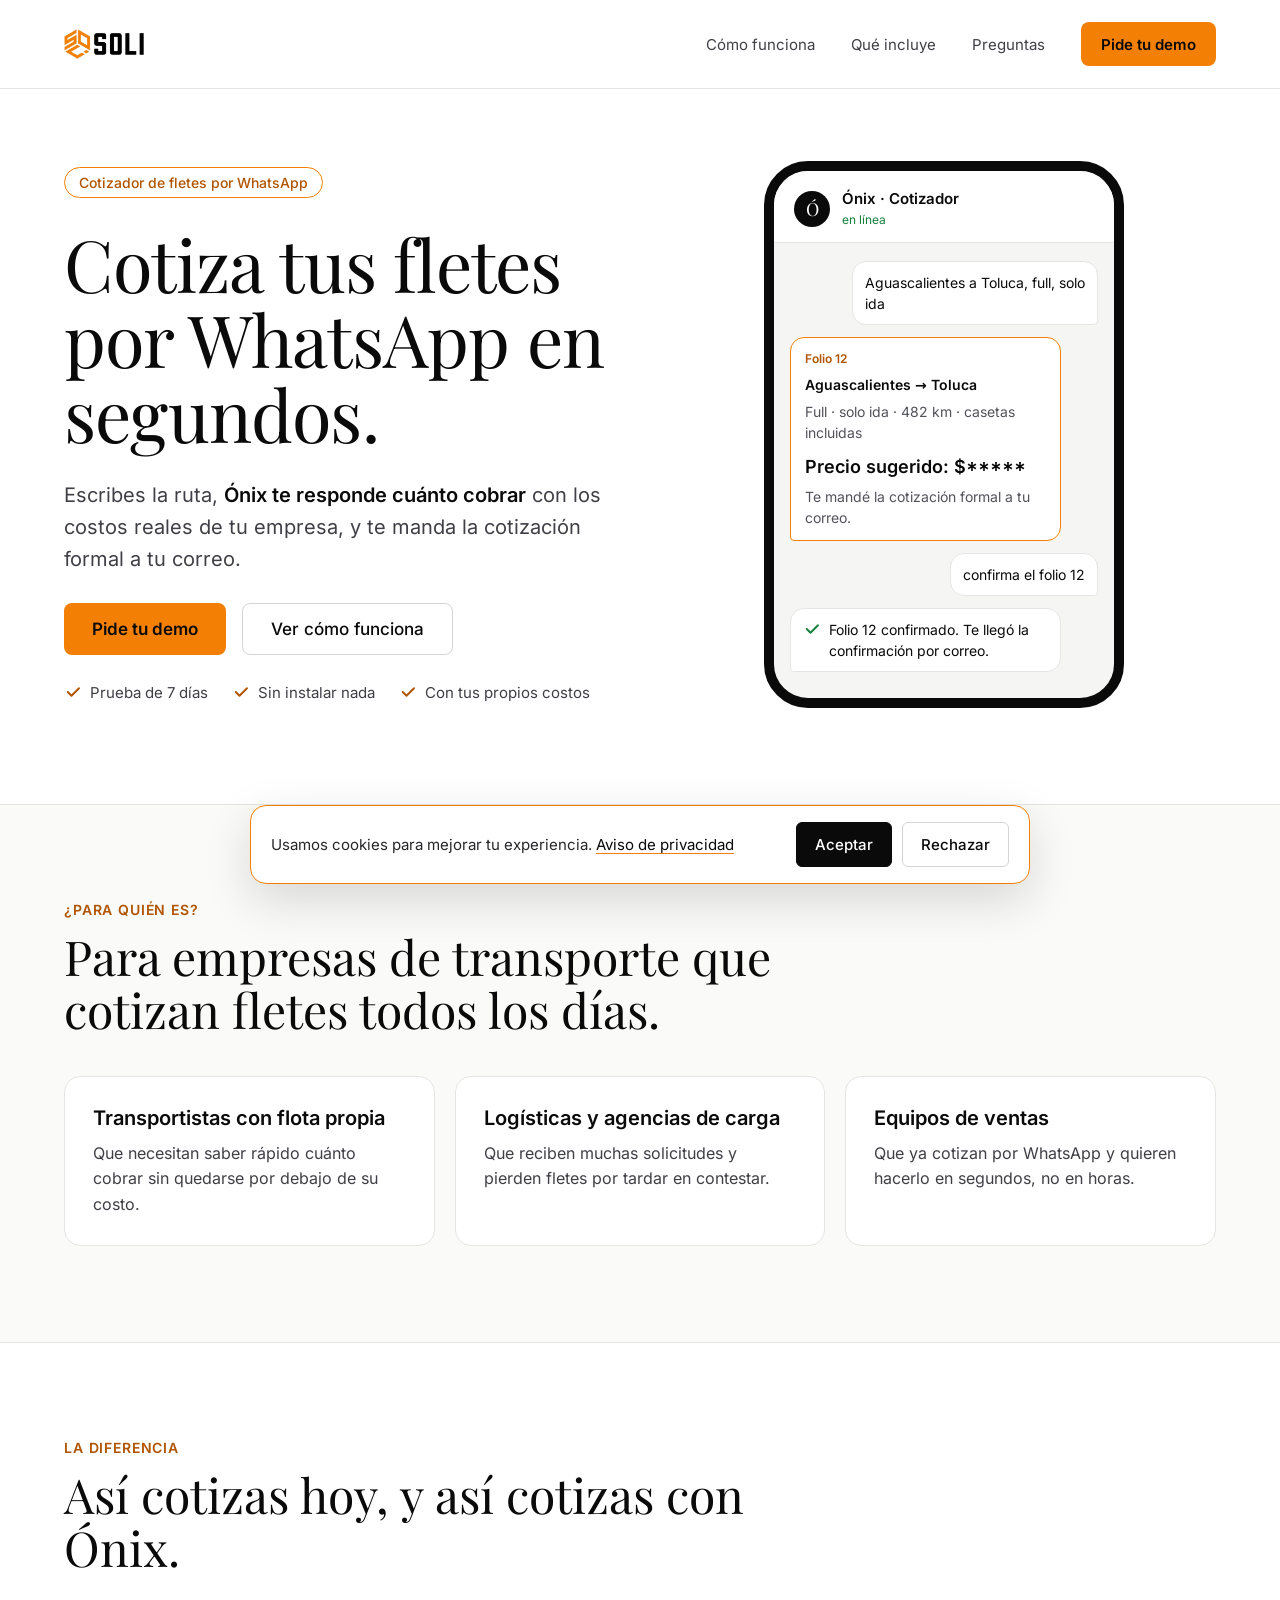
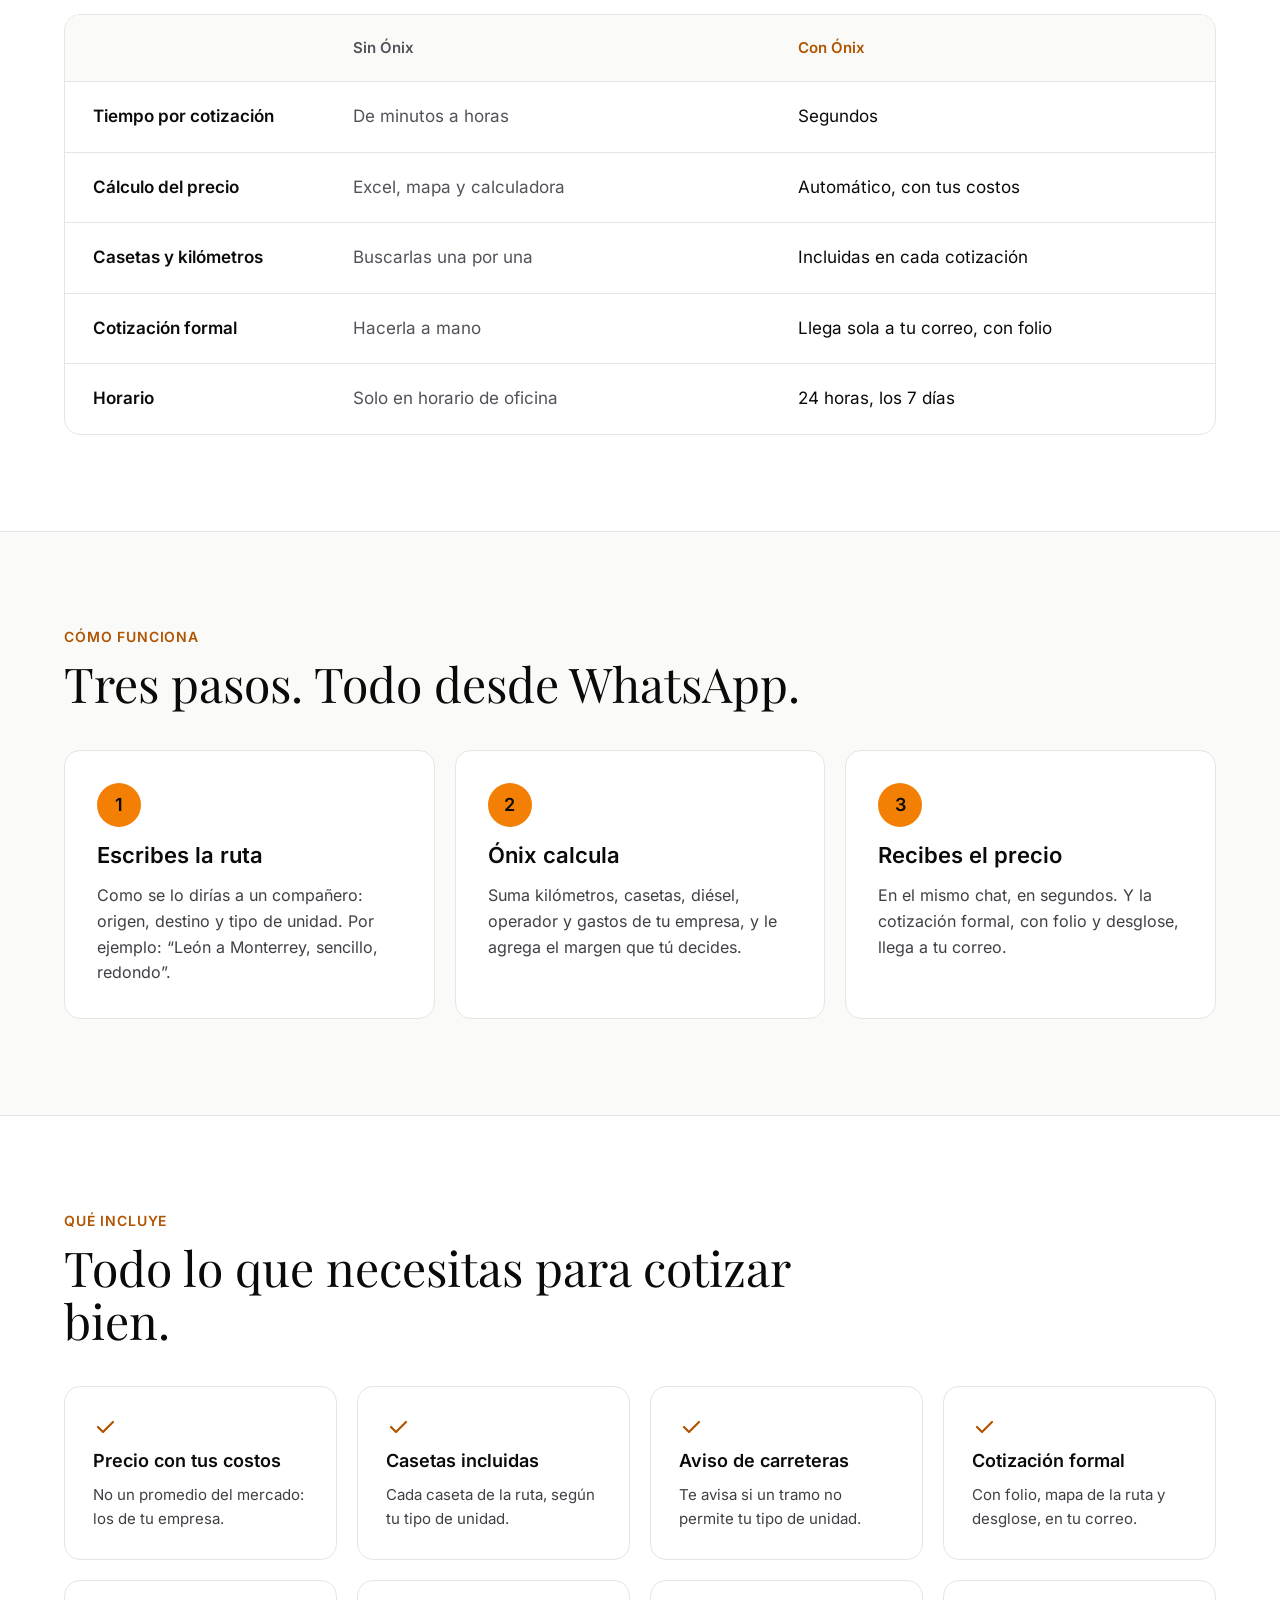
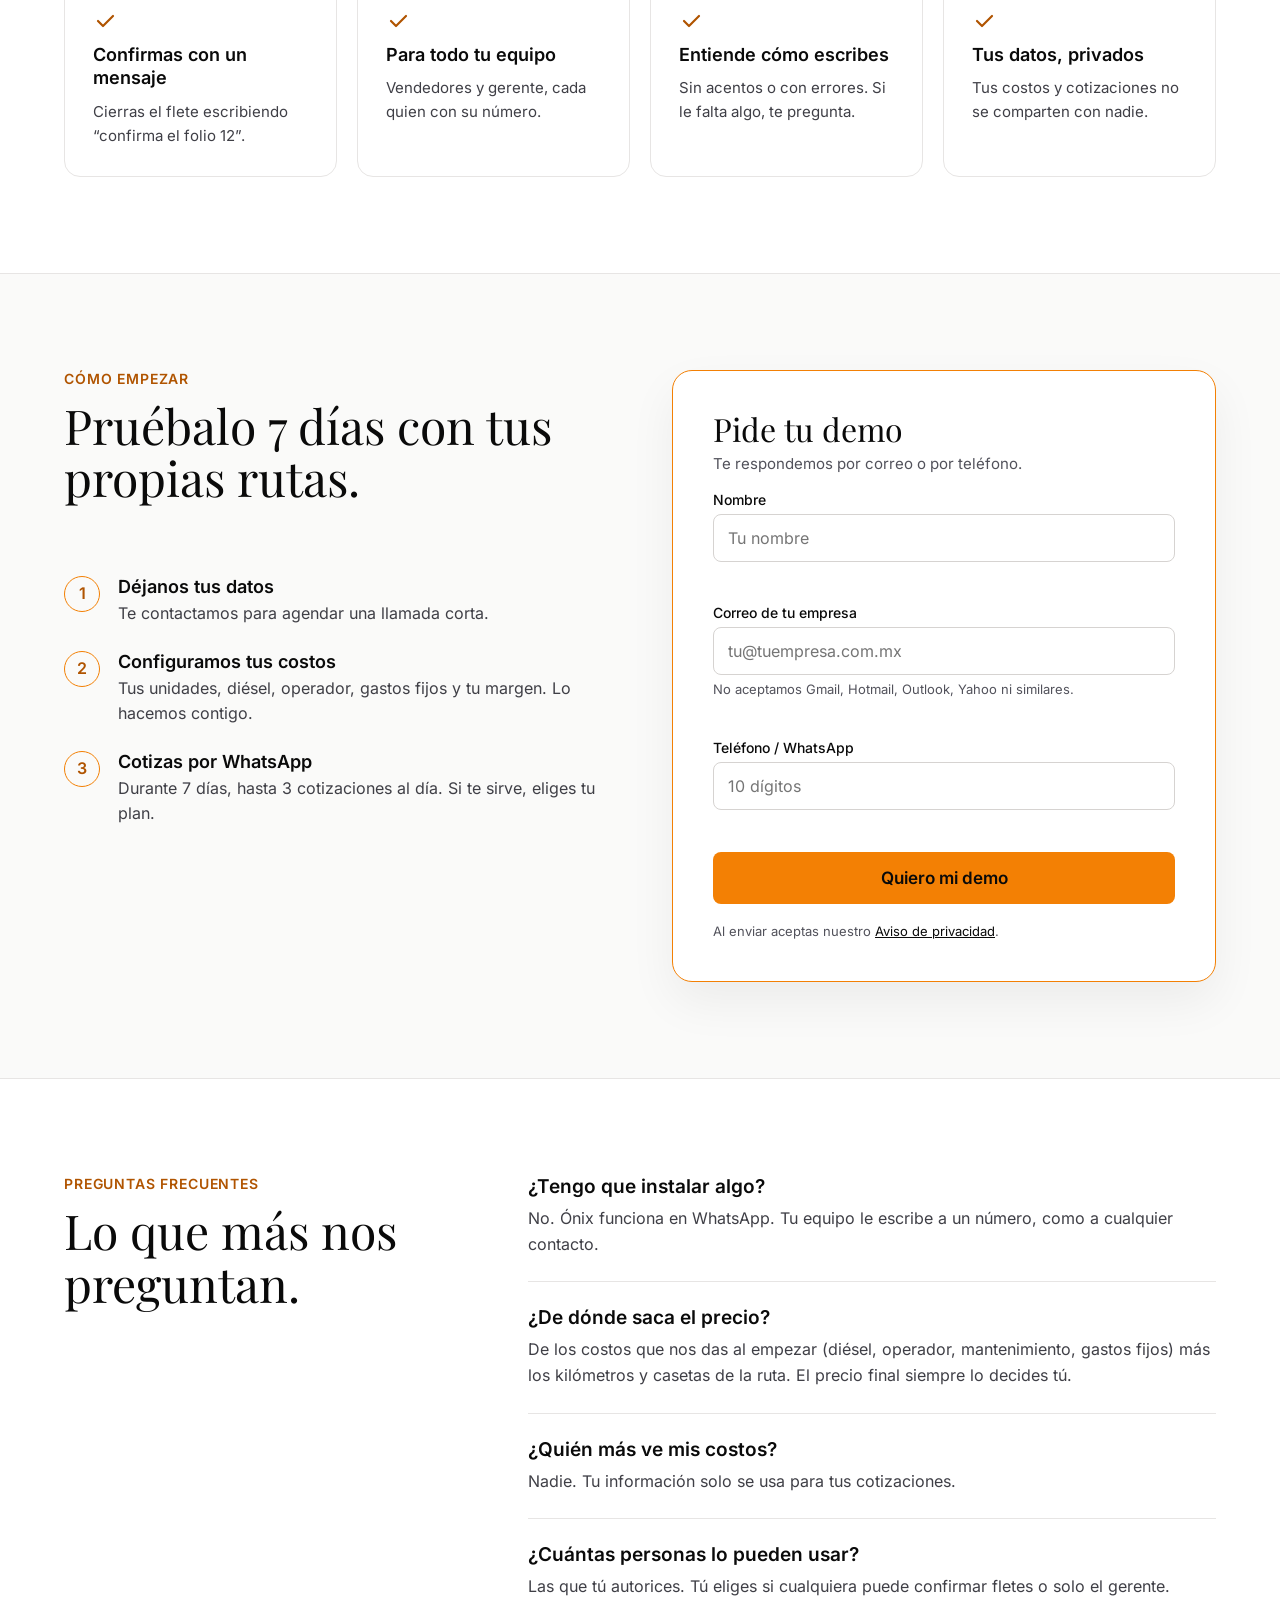
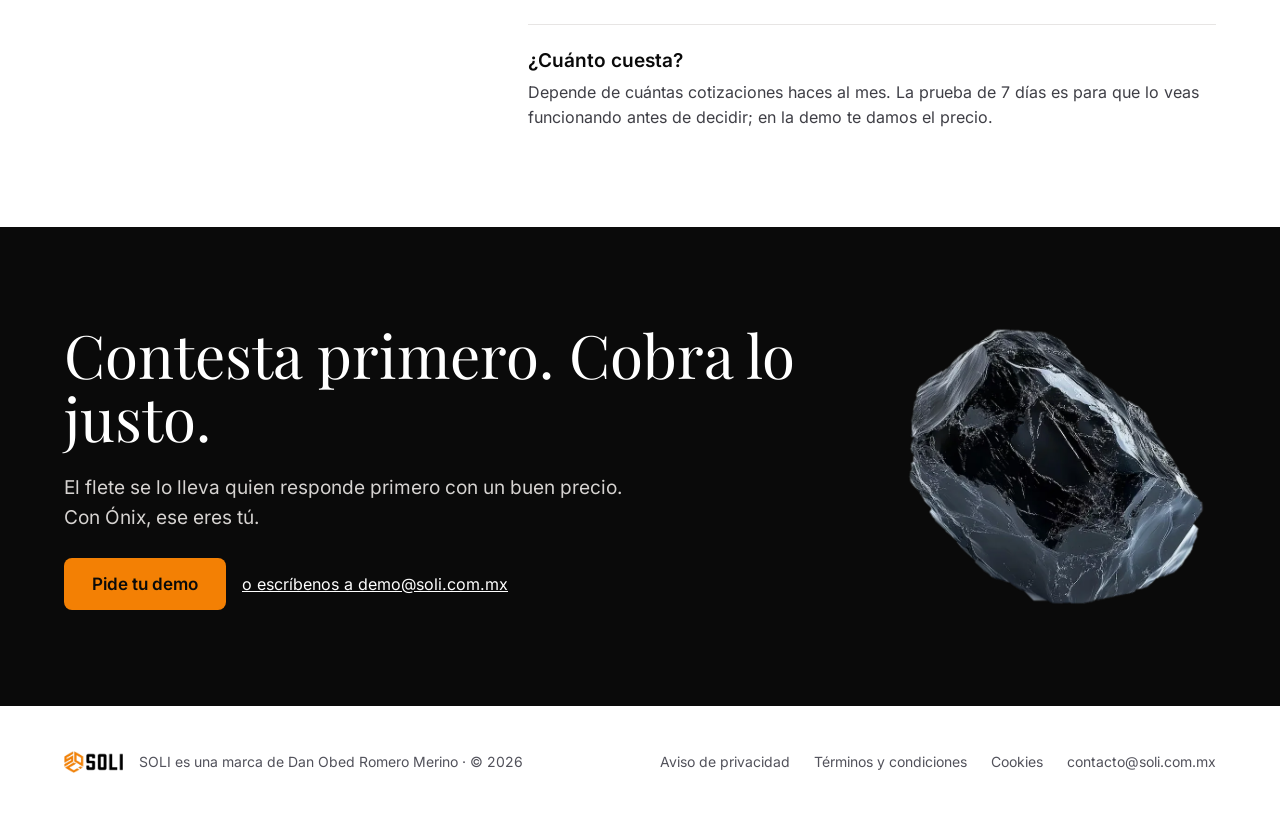
==== commit c35ee492: "actualizacio" ====
--- a/index.html
+++ b/index.html
@@ -3,8 +3,8 @@
 <head>
 <meta charset="utf-8">
 <meta name="viewport" content="width=device-width, initial-scale=1">
-<title>Ónix · Cotizador de fletes por WhatsApp para logísticas | SOLI</title>
-<meta name="description" content="Ónix cotiza tus fletes por WhatsApp en segundos, con tus costos reales, casetas y tu margen, y manda la cotización formal por correo. Pide tu demo.">
+<title>Ónix · Cotizador de fletes por WhatsApp | SOLI</title>
+<meta name="description" content="Cotiza tus fletes por WhatsApp en segundos. Ónix te responde cuánto cobrar con los costos reales de tu empresa y te manda la cotización formal por correo. Pide tu demo.">
 <link rel="canonical" href="https://soli.com.mx/">
 <meta name="robots" content="index, follow">
 <meta http-equiv="Content-Security-Policy" content="default-src 'self'; script-src 'self' 'unsafe-inline' https://static.cloudflareinsights.com; connect-src 'self' https://web-production-0f5fd.up.railway.app https://cloudflareinsights.com; img-src 'self' data:; style-src 'self' 'unsafe-inline'; font-src 'self'; base-uri 'self'; form-action 'self'; upgrade-insecure-requests">
@@ -15,504 +15,415 @@
 <meta property="og:site_name" content="SOLI">
 <meta property="og:locale" content="es_MX">
 <meta property="og:url" content="https://soli.com.mx/">
-<meta property="og:title" content="Ónix · Tu flete, cotizado antes que el de tu competencia">
-<meta property="og:description" content="Cotiza fletes por WhatsApp en segundos con los costos reales de tu logística. Pide tu demo.">
+<meta property="og:title" content="Ónix · Cotiza tus fletes por WhatsApp en segundos">
+<meta property="og:description" content="Ónix te responde cuánto cobrar por cada viaje, con los costos reales de tu empresa. Pide tu demo.">
 <meta property="og:image" content="https://soli.com.mx/og-image.jpg">
 <meta property="og:image:width" content="1200">
 <meta property="og:image:height" content="630">
-<meta property="og:image:alt" content="SOLI · Ónix: tu flete, cotizado antes que el de tu competencia">
+<meta property="og:image:alt" content="SOLI · Ónix, cotizador de fletes por WhatsApp">
 <meta name="twitter:card" content="summary_large_image">
-<meta name="twitter:title" content="Ónix · Tu flete, cotizado antes que el de tu competencia">
-<meta name="twitter:description" content="Cotiza fletes por WhatsApp en segundos con los costos reales de tu logística.">
+<meta name="twitter:title" content="Ónix · Cotiza tus fletes por WhatsApp en segundos">
+<meta name="twitter:description" content="Ónix te responde cuánto cobrar por cada viaje, con los costos reales de tu empresa.">
 <meta name="twitter:image" content="https://soli.com.mx/og-image.jpg">
 <!-- Íconos -->
 <link rel="icon" href="/favicon.ico" sizes="any">
 <link rel="icon" type="image/png" sizes="32x32" href="/favicon-32.png">
 <link rel="apple-touch-icon" href="/apple-touch-icon.png">
 <link rel="manifest" href="/site.webmanifest">
-<!-- Rendimiento: fuentes propias + imagen principal primero -->
+<!-- Fuentes propias (sin llamadas a terceros) -->
 <link rel="preload" href="/fonts/playfair-display-latin-400-normal.woff2" as="font" type="font/woff2" crossorigin>
-<link rel="preload" href="/img/onix-piedra.webp" as="image" type="image/webp" fetchpriority="high">
+<link rel="preload" href="/fonts/inter-latin-400-normal.woff2" as="font" type="font/woff2" crossorigin>
 <link rel="stylesheet" href="/assets/fonts.css">
 <script type="application/ld+json">
-{"@context":"https://schema.org","@type":"Organization","name":"SOLI · Soluciones Logísticas Inteligentes","alternateName":"SOLI","url":"https://soli.com.mx/","logo":"https://soli.com.mx/icon-512.png","email":"contacto@soli.com.mx","areaServed":"MX"}
+{"@context":"https://schema.org","@type":"Organization","name":"SOLI · Soluciones Logísticas Inteligentes","alternateName":"SOLI","founder":{"@type":"Person","name":"Dan Obed Romero Merino"},"url":"https://soli.com.mx/","logo":"https://soli.com.mx/icon-512.png","email":"contacto@soli.com.mx","areaServed":"MX"}
 </script>
 <style>
+:root{--ink:#0a0a0a;--body:#3f3f46;--muted:#52525b;--line:#e7e5e4;--alt:#fafaf9;--naranja:#f38004;--naranja-txt:#b05400;--ok:#15803d}
+*{box-sizing:border-box}
 html{scroll-behavior:smooth}
-html,body{overflow-x:hidden}
-
-body{margin:0;background:#ffffff;color:#27272a;font-family:Inter,system-ui,sans-serif;-webkit-font-smoothing:antialiased}
-a{color:#27272a;text-decoration:none}a:hover{color:#0a0a0a}
-.mono{font-family:"JetBrains Mono",ui-monospace,Menlo,monospace}
-.h2{margin:0;font-family:"Inter Tight",Inter,sans-serif;font-weight:400;font-size:56px;line-height:1.2;letter-spacing:-2.8px;color:#0a0a0a}
-.lead{margin:0;font-size:18px;line-height:1.6;color:#52525b}
-.card{background:#ffffff;border:1px solid #f38004;border-radius:16px}
-.eyebrow{font-family:"JetBrains Mono",ui-monospace,monospace;font-size:12px;line-height:1.33;letter-spacing:.08em;text-transform:uppercase;color:#52525b}
-.ghost{display:inline-flex;align-items:center;gap:8px;min-height:44px;box-sizing:border-box;padding:12px 18px;border:1px solid #e4e4e7;border-radius:6px;color:#0a0a0a;font-size:15px;font-weight:500;transition:border-color 150ms ease-out}
-.ghost:hover{border-color:#0a0a0a}
-.solid{display:inline-flex;align-items:center;gap:8px;min-height:44px;box-sizing:border-box;padding:12px 18px;border-radius:6px;background:#0a0a0a;color:#ffffff;font-size:15px;font-weight:500}
-.solid:hover{background:#27272a;color:#ffffff}
-.msg{animation:msgIn 320ms ease-out both}
-@keyframes msgIn{from{opacity:0;transform:translateY(8px)}to{opacity:1;transform:none}}
-.dot{animation:blink 1.1s infinite ease-in-out}.d2{animation-delay:.15s}.d3{animation-delay:.3s}
-@keyframes blink{0%,80%,100%{opacity:.25;transform:translateY(0)}40%{opacity:1;transform:translateY(-3px)}}
-@media (prefers-reduced-motion:reduce){.msg,.dot{animation:none}}
-
-
-@media (max-width:1260px){.wrap{box-sizing:border-box;padding-left:24px!important;padding-right:24px!important}.wrap>div[style*="max-width: 1200px"]{padding:0}}
-@media (max-width:900px){
- [style*="grid-template-columns"]{grid-template-columns:1fr!important}
- [style*="border-right: 1px solid"]{border-right:none!important;border-bottom:1px solid #e4e4e7;padding-left:0!important;padding-right:0!important}
- .h1{font-size:52px!important}
- .h2{font-size:38px!important;letter-spacing:-1.5px!important}
- h2[style*="font-size: 77px"]{font-size:48px!important}
- .topnav a:not(.ghost){display:none}
- section[style*="padding: 144px"]{padding-top:96px!important;padding-bottom:96px!important}
- #top>div:last-child{height:auto!important}
- #top img{height:360px!important}
- [style*="justify-content: space-between; align-items: flex-end"]{flex-direction:column;align-items:flex-start!important}
- .wrap>div[style*="max-width: 1200px"]>div{padding-left:0!important;padding-right:0!important}
- [style*="gap: 4px; align-items: flex-end"]{align-items:flex-start!important}
- [style*="height: 600px"]{height:auto!important;min-height:520px}
- section.wrap:not([style*="border-top"]){padding-top:56px!important;padding-bottom:56px!important}
- #top{padding-top:32px!important;padding-bottom:48px!important;gap:24px!important}
- #top .mono[style*="position: absolute"]{display:none}
- [style*="gap: 64px"]{gap:32px!important}
- [style*="gap: 48px"]{gap:24px!important}
- .card{padding:24px!important}
- .card[style*="height: 600px"]{padding:0!important}
- [style*="height: 220px"]{height:150px!important}
- svg[viewBox="0 0 560 220"]{height:150px}
- [style*="padding: 32px; display: flex; flex-direction: column; gap: 28px"]{padding:20px!important}
- .card img{max-width:240px!important;margin:0 auto}
- #demo img{max-width:280px!important}
- [style*="padding: 56px"]{padding-top:28px!important;padding-bottom:28px!important}
- [style*="padding: 48px"]{padding-top:28px!important;padding-bottom:28px!important}
- footer.wrap{flex-direction:column!important;align-items:flex-start!important;gap:16px!important}
- footer.wrap>div:first-child{flex-direction:column;align-items:flex-start!important;gap:8px!important}
- .h1{font-size:46px!important}
- .lead{font-size:17px!important}
- [style*="border: 1px dashed"]{padding:24px!important}
-
+@media (prefers-reduced-motion:reduce){html{scroll-behavior:auto}}
+body{margin:0;background:#fff;color:var(--ink);font-family:Inter,system-ui,sans-serif;-webkit-font-smoothing:antialiased;overflow-x:hidden}
+img{max-width:100%}
+a{color:var(--ink)}a:hover{color:var(--naranja-txt)}
+a:focus-visible,button:focus-visible,input:focus-visible{outline:3px solid rgba(243,128,4,.45);outline-offset:2px}
+.skip{position:absolute;left:-9999px;top:8px;z-index:60;background:var(--ink);color:#fff;padding:10px 14px;border-radius:6px}.skip:focus{left:8px;color:#fff}
+.wrap{max-width:1200px;margin:0 auto;padding:0 24px}
+.serif{font-family:"Playfair Display",Georgia,serif;font-weight:400}
+.eyebrow{margin:0;font-size:14px;font-weight:600;letter-spacing:.06em;text-transform:uppercase;color:var(--naranja-txt)}
+.h2{margin:0;font-family:"Playfair Display",Georgia,serif;font-weight:400;font-size:48px;line-height:1.1}
+.head{display:flex;flex-direction:column;gap:12px;max-width:760px}
+.sec{padding:96px 0}
+.sec-alt{background:var(--alt);border-top:1px solid var(--line);border-bottom:1px solid var(--line)}
+.btn{display:inline-flex;align-items:center;justify-content:center;min-height:52px;padding:0 28px;border-radius:8px;font-size:17px;font-weight:600;text-decoration:none;border:none;cursor:pointer;font-family:inherit}
+.btn-main{background:var(--naranja);color:var(--ink)}.btn-main:hover{background:#e07400;color:var(--ink)}
+.btn-line{border:1px solid #d6d3d1;background:#fff;color:var(--ink);font-weight:500}.btn-line:hover{border-color:var(--ink);color:var(--ink)}
+.btn-sm{min-height:44px;padding:0 20px;font-size:15px}
+.check{flex:none}
+
+/* barra superior */
+.top{border-bottom:1px solid var(--line);background:#fff}
+.top .wrap{height:88px;display:flex;align-items:center;justify-content:space-between}
+.top nav{display:flex;align-items:center;gap:36px;font-size:15px}
+.top nav a:not(.btn){text-decoration:none;color:var(--body)}
+.top nav a:not(.btn):hover{color:var(--ink)}
+
+/* inicio */
+.hero{padding:72px 0 96px}
+.hero .wrap{display:grid;grid-template-columns:repeat(2,minmax(0,1fr));gap:64px;align-items:center}
+.hero-txt{display:flex;flex-direction:column;gap:28px;align-items:flex-start}
+.pill{display:inline-flex;align-items:center;padding:6px 14px;border:1px solid var(--naranja);border-radius:999px;font-size:14px;font-weight:500;color:var(--naranja-txt)}
+.h1{margin:0;font-family:"Playfair Display",Georgia,serif;font-weight:400;font-size:72px;line-height:1.04;letter-spacing:-.8px}
+.lead{margin:0;font-size:20px;line-height:1.6;color:var(--body);max-width:540px}
+.lead strong{color:var(--ink);font-weight:600}
+.cta-row{display:flex;flex-wrap:wrap;align-items:center;gap:16px}
+.ticks{display:flex;flex-wrap:wrap;gap:12px 24px;margin:0;padding:0;list-style:none;font-size:15px;color:var(--body)}
+.ticks li{display:inline-flex;align-items:center;gap:8px}
+.phone{justify-self:center;width:360px;border:10px solid var(--ink);border-radius:44px;background:#f5f5f4;overflow:hidden}
+.phone-top{padding:18px 20px 14px;background:#fff;border-bottom:1px solid var(--line);display:flex;align-items:center;gap:12px}
+.avatar{width:36px;height:36px;border-radius:50%;background:var(--ink);color:#fff;display:flex;align-items:center;justify-content:center;font-family:"Playfair Display",Georgia,serif;font-size:18px}
+.phone-top b{display:block;font-size:15px;font-weight:600}.phone-top small{font-size:12px;color:var(--ok)}
+.chat{padding:18px 16px 26px;display:flex;flex-direction:column;gap:12px;font-size:14px;line-height:1.5;min-height:420px}
+.b{max-width:80%;background:#fff;border:1px solid var(--line);padding:10px 12px}
+.b-yo{align-self:flex-end;border-radius:14px 14px 4px 14px}
+.b-onix{align-self:flex-start;max-width:88%;border-radius:14px 14px 14px 4px}
+.b-cot{border-color:var(--naranja);padding:12px 14px;display:flex;flex-direction:column;gap:6px}
+.b-cot .folio{font-size:12px;font-weight:600;color:var(--naranja-txt)}
+.b-cot .gris{color:var(--muted)}
+.b-cot .precio{font-size:18px;font-weight:600;margin-top:4px}
+.b-ok{display:flex;gap:8px;align-items:flex-start}
+
+/* tarjetas */
+.grid3{display:grid;grid-template-columns:repeat(3,minmax(0,1fr));gap:20px}
+.grid4{display:grid;grid-template-columns:repeat(4,minmax(0,1fr));gap:20px}
+.card{background:#fff;border:1px solid var(--line);border-radius:16px;padding:28px;display:flex;flex-direction:column;gap:10px}
+.card h3{margin:0;font-size:20px;font-weight:600;line-height:1.3}
+.card p{margin:0;font-size:16px;line-height:1.6;color:var(--body)}
+.sec .head+*{margin-top:40px}
+
+/* comparación */
+.cmp{border:1px solid var(--line);border-radius:16px;overflow:hidden}
+.cmp-row{display:grid;grid-template-columns:260px minmax(0,1fr) minmax(0,1fr);border-bottom:1px solid var(--line);font-size:17px;line-height:1.5}
+.cmp-row:last-child{border-bottom:none}
+.cmp-row>*{padding:22px 28px}
+.cmp-row .k{font-weight:600}
+.cmp-row .no{color:var(--muted)}
+.cmp-head{background:var(--alt);font-size:15px;font-weight:600}
+.cmp-head .no{color:var(--muted)}.cmp-head .si{color:var(--naranja-txt)}
+.cmp .lbl{display:none}
+
+/* pasos */
+.num{width:44px;height:44px;border-radius:50%;background:var(--naranja);color:var(--ink);display:flex;align-items:center;justify-content:center;font-size:18px;font-weight:600}
+.pasos .card{padding:32px;gap:14px}
+.pasos .card h3{font-size:22px}
+
+/* incluye */
+.inc .card p{font-size:15px}
+.inc .card h3{font-size:18px}
+
+/* demo */
+.demo .wrap{display:grid;grid-template-columns:repeat(2,minmax(0,1fr));gap:64px;align-items:start}
+.demo-izq{display:flex;flex-direction:column;gap:32px}
+.steps{list-style:none;margin:0;padding:0;display:flex;flex-direction:column;gap:24px}
+.steps li{display:flex;gap:18px;align-items:flex-start}
+.steps .n{flex:none;width:36px;height:36px;border-radius:50%;border:1px solid var(--naranja);color:var(--naranja-txt);display:flex;align-items:center;justify-content:center;font-weight:600}
+.steps b{display:block;font-size:18px;font-weight:600;margin-bottom:4px}
+.steps span{font-size:16px;line-height:1.6;color:var(--body)}
+.form{background:#fff;border:1px solid var(--naranja);border-radius:20px;padding:40px;display:flex;flex-direction:column;gap:18px;box-shadow:0 20px 48px rgba(10,10,10,.06)}
+.form h3{margin:0;font-family:"Playfair Display",Georgia,serif;font-weight:400;font-size:32px;line-height:1.1}
+.form .sub{margin:-10px 0 0;font-size:15px;color:var(--muted)}
+.field{display:flex;flex-direction:column;gap:6px}
+.field label{font-size:14px;font-weight:500}
+.field input{font:inherit;font-size:16px;min-height:48px;padding:10px 14px;border:1px solid #d6d3d1;border-radius:8px;background:#fff;color:var(--ink)}
+.field input:focus{outline:none;border-color:var(--naranja);box-shadow:0 0 0 3px rgba(243,128,4,.18)}
+.field input[aria-invalid="true"]{border-color:#b42318}
+.err{min-height:18px;font-size:13px;line-height:1.4;color:#b42318}
+.hint{font-size:13px;color:var(--muted)}
+.legal{margin:0;font-size:13px;line-height:1.5;color:var(--muted)}
+.form-err{margin:0;font-size:14px;color:#b42318}
+.form-err:empty{display:none}
+.form button[disabled]{opacity:.6;cursor:default}
+.hp{position:absolute;left:-9999px;width:1px;height:1px;overflow:hidden}
+.ok{display:none;flex-direction:column;gap:12px}
+.ok.show{display:flex}
+.ok p{margin:0;font-size:16px;line-height:1.6;color:var(--body)}
+
+/* preguntas */
+.faq .wrap{display:grid;grid-template-columns:400px minmax(0,1fr);gap:64px;align-items:start}
+.faq dl{margin:0}
+.faq dt{font-size:19px;font-weight:600;padding-top:24px}
+.faq dd{margin:8px 0 0;padding-bottom:24px;border-bottom:1px solid var(--line);font-size:16px;line-height:1.6;color:var(--body)}
+.faq dt:first-child{padding-top:0}
+.faq dd:last-child{border-bottom:none;padding-bottom:0}
+
+/* cierre */
+.cierre{background:var(--ink);color:#fff;padding:96px 0}
+.cierre .wrap{display:grid;grid-template-columns:minmax(0,1fr) 320px;gap:64px;align-items:center}
+.cierre h2{margin:0;font-family:"Playfair Display",Georgia,serif;font-weight:400;font-size:60px;line-height:1.05;color:#fff}
+.cierre p{margin:0;font-size:19px;line-height:1.6;color:#d6d3d1;max-width:560px}
+.cierre .txt{display:flex;flex-direction:column;gap:24px;align-items:flex-start}
+.cierre a:not(.btn){color:#fff}
+.cierre img{width:300px;height:auto;justify-self:center;display:block}
+
+/* pie */
+.pie .wrap{min-height:112px;display:flex;align-items:center;justify-content:space-between;gap:16px;font-size:14px;color:var(--muted)}
+.pie .marca{display:flex;align-items:center;gap:16px}
+.pie nav{display:flex;flex-wrap:wrap;gap:8px 24px}
+.pie a{color:var(--muted);text-decoration:none}.pie a:hover{color:var(--ink)}
+
+/* ---------- tablet ---------- */
+@media (max-width:1024px){
+ .h1{font-size:56px}
+ .hero .wrap{gap:40px}
+ .grid4{grid-template-columns:repeat(2,minmax(0,1fr))}
+ .faq .wrap{grid-template-columns:1fr;gap:32px}
+ .top nav{gap:24px}
 }
-
-
-.dm-dialog{border:1px solid #f38004;border-radius:16px;padding:0;width:min(460px,calc(100vw - 32px));max-height:calc(100vh - 32px);background:#ffffff;color:#0a0a0a;box-shadow:0 24px 64px rgba(0,0,0,.18)}
-.dm-dialog::backdrop{background:rgba(10,10,10,.45);backdrop-filter:blur(4px)}
-.dm-dialog[open]{animation:msgIn 220ms ease-out both}
-.dm-body{padding:32px;display:flex;flex-direction:column;gap:20px}
-.dm-head{display:flex;justify-content:space-between;align-items:flex-start;gap:16px}
-.dm-title{margin:0;font-family:'Playfair Display',Georgia,serif;font-weight:400;font-size:34px;line-height:1.05;color:#0a0a0a}
-.dm-sub{margin:8px 0 0;font-size:15px;line-height:1.5;color:#52525b}
-.dm-x{flex:none;width:44px;height:44px;border:1px solid #e4e4e7;border-radius:6px;background:#fff;color:#0a0a0a;font-size:20px;line-height:1;cursor:pointer}
-.dm-x:hover{border-color:#0a0a0a}
-.dm-field{display:flex;flex-direction:column;gap:6px}
-.dm-field label{font-size:14px;font-weight:500;color:#27272a}
-.dm-field input{font:inherit;font-size:16px;min-height:44px;box-sizing:border-box;padding:10px 12px;border:1px solid #d4d4d8;border-radius:6px;background:#fff;color:#0a0a0a;outline:none}
-.dm-field input:focus{border-color:#f38004;box-shadow:0 0 0 3px rgba(243,128,4,.18)}
-.dm-field input[aria-invalid="true"]{border-color:#b42318}
-.dm-err{min-height:18px;font-size:13px;line-height:1.4;color:#b42318}
-.dm-hint{font-size:13px;color:#71717a}
-.dm-submit{border:none;cursor:pointer;justify-content:center;width:100%;font:inherit;font-size:15px;font-weight:500}
-.dm-submit[disabled]{opacity:.6;cursor:default}
-.dm-form-err{font-size:14px;color:#b42318;min-height:0}
-.dm-ok{display:none;flex-direction:column;gap:12px;align-items:flex-start}
-.dm-ok.show{display:flex}
-.dm-hp{position:absolute;left:-9999px;width:1px;height:1px;overflow:hidden}
-.dm-legal{margin:0;font-size:13px;line-height:1.5;color:#52525b}.dm-legal a{color:#0a0a0a;text-decoration:underline;text-decoration-color:#f38004;text-underline-offset:3px}
-.cta-note{margin:0;font-size:14px;color:#52525b}
-a:focus-visible,button:focus-visible,input:focus-visible{outline:3px solid rgba(243,128,4,.45);outline-offset:2px}
-.skip{position:absolute;left:-9999px;top:8px;z-index:60;background:#0a0a0a;color:#fff;padding:10px 14px;border-radius:6px}.skip:focus{left:8px;color:#fff}
+/* ---------- celular ---------- */
+@media (max-width:760px){
+ .top .wrap{height:68px}
+ .top nav a:not(.btn){display:none}
+ .top img{height:24px!important;width:auto}
+ .sec{padding:56px 0}
+ .hero{padding:36px 0 56px}
+ .hero .wrap{grid-template-columns:1fr;gap:40px}
+ .hero-txt{gap:22px}
+ .pill{font-size:13px}
+ .h1{font-size:42px;line-height:1.08;letter-spacing:-.4px}
+ .lead{font-size:17px}
+ .cta-row{width:100%;flex-direction:column;gap:12px}
+ .cta-row .btn{width:100%}
+ .ticks{flex-direction:column;gap:10px}
+ .phone{width:min(320px,100%);border-width:9px;border-radius:40px}
+ .chat{font-size:13px;min-height:0}
+ .h2{font-size:32px;line-height:1.12}
+ .eyebrow{font-size:13px}
+ .sec .head+*{margin-top:28px}
+ .grid3,.grid4{grid-template-columns:1fr;gap:14px}
+ .card{padding:22px;border-radius:14px}
+ .cmp-head{display:none}
+ .cmp-row{grid-template-columns:1fr;font-size:15px;padding:18px 20px;gap:6px}
+ .cmp-row>*{padding:0}
+ .cmp-row .k{font-size:16px}
+ .cmp-row .si{font-weight:500;color:var(--naranja-txt)}
+ .cmp .lbl{display:inline}
+ .demo .wrap{grid-template-columns:1fr;gap:32px}
+ .form{padding:24px;border-radius:18px}
+ .form h3{font-size:28px}
+ .faq dt{font-size:17px;padding-top:20px}
+ .faq dd{font-size:15px;padding-bottom:20px}
+ .cierre{padding:64px 0}
+ .cierre .wrap{grid-template-columns:1fr;gap:24px}
+ .cierre img{width:160px;justify-self:start;order:-1}
+ .cierre h2{font-size:38px;line-height:1.08}
+ .cierre p{font-size:17px}
+ .cierre .btn{width:100%}
+ .pie .wrap{flex-direction:column;align-items:flex-start;justify-content:center;padding-top:28px;padding-bottom:36px}
+}
 </style>
 </head>
 <body>
 <a class="skip" href="#main">Saltar al contenido</a>
 
-<div style="width: 100%; min-height: 100vh; background: #ffffff; display: flex; flex-direction: column; align-items: center;">
-
-<!-- NAV -->
-<header class="wrap" style="width: 100%; max-width: 1200px; box-sizing: border-box; padding: 24px 0; display: flex; align-items: center; justify-content: space-between;">
-<a href="#top" aria-label="SOLI, inicio"><img src="/img/soli-logo.webp" alt="SOLI" width="80" height="30" style="height: 30px; width: auto; display: block;"></a>
-<nav class="topnav" style="display: flex; gap: 32px; align-items: center; font-size: 14px;">
-<a href="#agentes">Agentes</a>
-<a href="#onix">Ónix</a>
+<header class="top">
+<div class="wrap">
+<a href="#inicio" aria-label="SOLI, inicio"><img src="/img/soli-logo.webp" alt="SOLI" width="80" height="30" style="height:30px;width:auto;display:block"></a>
+<nav aria-label="Principal">
 <a href="#como">Cómo funciona</a>
-<a href="#precio">Precio real</a>
-<a class="ghost" href="#demo" data-demo style="padding: 10px 16px; font-size: 14px;">Pide tu demo</a>
+<a href="#incluye">Qué incluye</a>
+<a href="#preguntas">Preguntas</a>
+<a href="#demo" class="btn btn-main btn-sm" data-demo>Pide tu demo</a>
 </nav>
+</div>
 </header>
 
 <main id="main">
-<!-- HERO -->
-<section class="wrap" id="top" style="width: 100%; max-width: 1200px; box-sizing: border-box; padding: 96px 0 104px; display: grid; grid-template-columns: repeat(2, minmax(0, 1fr)); gap: 48px; align-items: center;">
-<div style="display: flex; flex-direction: column; gap: 32px; align-items: flex-start;">
-<a href="#onix" style="display: inline-flex; gap: 10px; align-items: center; border: 1px solid #e4e4e7; border-radius: 9999px; padding: 6px 14px; font-size: 14px; color: #27272a;"><span style="width: 6px; height: 6px; border-radius: 50%; background: #15803d;"></span>Ónix ya está cotizando<span style="color: #b05400;">›</span></a>
-<h1 class="h1" style="margin: 0; font-family: 'Playfair Display', Georgia, serif; font-weight: 400; font-size: 88px; line-height: 1; letter-spacing: -0.9px; color: #0a0a0a;">Tu flete, cotizado antes que el de tu competencia.</h1>
-<p class="lead" style="max-width: 500px;">SOLI construye agentes que trabajan por tu logística. <span style="color: #27272a;">Ónix</span> contesta por WhatsApp cuánto cobrar por un viaje, con <span style="color: #27272a;">tus</span> costos reales, y manda la cotización formal por correo.</p>
-<div style="display: flex; flex-direction: column; gap: 12px; align-items: flex-start;">
-<div style="display: flex; gap: 16px; align-items: center; flex-wrap: wrap;">
-<a class="solid" href="#demo" data-demo>Pide tu demo</a>
-<a href="#como" style="font-size: 15px; display: inline-flex; gap: 6px; align-items: center; min-height: 44px;">Ver cómo funciona <span aria-hidden="true">›</span></a>
-</div>
-<p class="cta-note">Prueba Ónix 7 días con tus propias rutas.</p>
-</div>
-</div>
-<div style="position: relative; height: 620px; display: flex; align-items: center; justify-content: center;">
-<div style="position: relative; width: 100%; display: flex; flex-direction: column; align-items: center;"><div aria-hidden="true" style="position: absolute; left: 40%; bottom: 1%; width: 44%; height: 16%; transform: skewX(-55deg); transform-origin: left bottom; background: linear-gradient(90deg, rgba(0,0,0,0.40) 0%, rgba(0,0,0,0.18) 45%, rgba(0,0,0,0) 100%); border-radius: 40% 60% 60% 40%; filter: blur(8px);"></div><img src="/img/onix-piedra.webp" alt="Piedra de ónix en bruto, símbolo de Ónix, el cotizador de fletes de SOLI" width="316" height="564" fetchpriority="high" decoding="async" style="height: 560px; width: auto; display: block; position: relative; z-index: 1;"></div>
-<div class="mono" style="position: absolute; right: 12px; top: 40px; font-size: 12px; color: #71717a; text-align: right; line-height: 1.6;">estado<br><span style="color: #15803d;">● activo</span></div>
-</div>
-</section>
-
-<!-- PROBLEMA -->
-<section class="wrap" style="width: 100%; border-top: 1px solid #e4e4e7; border-bottom: 1px solid #e4e4e7; display: flex; justify-content: center;">
-<div style="width: 100%; max-width: 1200px; display: grid; grid-template-columns: repeat(3, minmax(0, 1fr));">
-<div style="padding: 48px 32px 48px 0; border-right: 1px solid #e4e4e7; display: flex; flex-direction: column; gap: 12px;">
-<span class="eyebrow">El problema</span>
-<p style="margin: 0; font-size: 20px; line-height: 1.4; color: #0a0a0a;">Cotizar a mano toma horas: calculadora, mapa, casetas y la hoja de Excel de siempre.</p>
-</div>
-<div style="padding: 48px 32px; border-right: 1px solid #e4e4e7; display: flex; flex-direction: column; gap: 12px;">
-<span class="eyebrow">Lo que cuesta</span>
-<p style="margin: 0; font-size: 20px; line-height: 1.4; color: #0a0a0a;">El cliente no espera. El flete se lo lleva quien contesta primero.</p>
-</div>
-<div style="padding: 48px 0 48px 32px; display: flex; flex-direction: column; gap: 12px;">
-<span class="eyebrow">Y cuando se contesta rápido</span>
-<p style="margin: 0; font-size: 20px; line-height: 1.4; color: #0a0a0a;">Se cotiza al ojo, y un precio al ojo puede dejarte trabajando a pérdida.</p>
-</div>
-</div>
-</section>
-
-<!-- AGENTES -->
-<section class="wrap" id="agentes" style="width: 100%; max-width: 1200px; box-sizing: border-box; padding: 144px 0 96px; display: flex; flex-direction: column; gap: 64px;">
-<div style="display: flex; justify-content: space-between; align-items: flex-end; gap: 48px;">
-<div style="display: flex; flex-direction: column; gap: 16px; max-width: 640px;">
-<span class="eyebrow">Agentes SOLI</span>
-<h2 class="h2">Una piedra por cada agente.</h2>
-</div>
-<p class="lead" style="max-width: 420px;">Cada agente de SOLI automatiza una tarea completa de tu operación y lleva el nombre de una piedra. Empezamos por la más urgente: cotizar.</p>
-</div>
-<div style="display: grid; grid-template-columns: 2fr 1fr; gap: 16px;">
-<a href="#onix" class="card" style="overflow: hidden; display: grid; grid-template-columns: repeat(2, minmax(0, 1fr)); gap: 32px; padding: 40px; align-items: center; color: #27272a;">
-<div style="display: flex; flex-direction: column; gap: 20px;">
-<span class="mono" style="font-size: 12px; color: #15803d;">● activo</span>
-<div style="font-family: 'Playfair Display', Georgia, serif; font-size: 64px; line-height: 1; color: #0a0a0a;">Ónix</div>
-<p style="margin: 0; font-size: 16px; line-height: 1.6; color: #52525b;">Cotizador de fletes por WhatsApp. Calcula el precio de cada viaje con el perfil de costos de tu empresa y lo formaliza por correo.</p>
-<span style="font-size: 15px; color: #0a0a0a;">Conocer a Ónix ›</span>
-</div>
-<div style="display: flex; justify-content: center;">
-<div style="position: relative; width: 100%; display: flex; flex-direction: column; align-items: center;"><div aria-hidden="true" style="position: absolute; left: 40%; bottom: 2%; width: 56%; height: 19%; transform: skewX(-52deg); transform-origin: left bottom; background: linear-gradient(90deg, rgba(0,0,0,0.40) 0%, rgba(0,0,0,0.18) 45%, rgba(0,0,0,0) 100%); border-radius: 40% 60% 60% 40%; filter: blur(8px);"></div><img src="/img/onix-piedra-2.webp" alt="Piedra de ónix pulida" width="645" height="603" loading="lazy" decoding="async" style="width: 100%; max-width: 300px; height: auto; display: block; position: relative; z-index: 1;"></div>
-</div>
-</a>
-<div style="overflow: hidden; border: 1px dashed #f38004; border-radius: 16px; padding: 40px; display: flex; flex-direction: column; justify-content: space-between; gap: 24px;">
-<span class="mono" style="font-size: 12px; color: #71717a;">○ en desarrollo</span>
-<div style="display: flex; justify-content: center; flex-grow: 1; align-items: center;"><div style="position: relative; width: 100%; display: flex; flex-direction: column; align-items: center;"><div aria-hidden="true" style="position: absolute; left: 42%; bottom: 2%; width: 48%; height: 18%; transform: skewX(-55deg); transform-origin: left bottom; background: linear-gradient(90deg, rgba(0,0,0,0.20) 0%, rgba(0,0,0,0.09) 45%, rgba(0,0,0,0) 100%); border-radius: 40% 60% 60% 40%; filter: blur(8px);"></div><img src="/img/proxima-piedra.webp" alt="Silueta borrosa de la siguiente piedra: un nuevo agente de SOLI en desarrollo" width="151" height="260" loading="lazy" decoding="async" style="height: 190px; width: auto; display: block; position: relative; z-index: 1; filter: blur(10px) saturate(0.8); opacity: 0.75;"></div></div>
-<div style="display: flex; flex-direction: column; gap: 12px;">
-<div style="font-family: 'Playfair Display', Georgia, serif; font-size: 40px; line-height: 1; color: #71717a;">Próximamente</div>
-<p style="margin: 0; font-size: 15px; line-height: 1.6; color: #52525b;">Nuevos agentes para el resto de tu operación. Cada uno con su propia piedra.</p>
-</div>
-</div>
-</div>
-</section>
-
-<!-- ONIX A FONDO -->
-<section class="wrap" id="onix" style="width: 100%; max-width: 1200px; box-sizing: border-box; padding: 96px 0; display: flex; flex-direction: column; gap: 64px;">
-<div style="display: flex; flex-direction: column; gap: 16px; max-width: 760px;">
-<span class="eyebrow">Ónix</span>
-<h2 class="h2">Te escriben por WhatsApp. Ónix contesta con el precio.</h2>
-<p class="lead">Sin apps nuevas ni capacitación. Tu equipo pregunta como ya lo hace: con el origen, el destino y la unidad. Ónix responde en el mismo chat y deja la cotización formal en el correo.</p>
-</div>
-<div style="display: grid; grid-template-columns: 5fr 7fr; gap: 16px;">
-
-<!-- chat (animado) -->
-<div class="card" style="overflow: hidden; display: flex; flex-direction: column; height: 600px;">
-<div style="display: flex; gap: 12px; align-items: center; padding: 16px 24px; border-bottom: 1px solid #e4e4e7;">
-<div style="width: 32px; height: 32px; border-radius: 50%; background: #f4f4f5; border: 1px solid #e4e4e7; display: flex; align-items: center; justify-content: center; font-family: 'Playfair Display', serif; font-size: 16px; color: #0a0a0a;">Ó</div>
-<div style="display: flex; flex-direction: column;"><span style="font-size: 14px; font-weight: 500; color: #0a0a0a;">Ónix · Tu logística</span><span class="mono" style="font-size: 12px; color: #15803d;"><span id="chat-status">en línea</span></span></div>
-</div>
-<div style="padding: 24px; display: flex; flex-direction: column; gap: 12px; flex-grow: 1; overflow: hidden;">
-<div id="chat" aria-live="polite" style="display: flex; flex-direction: column; gap: 12px;"></div>
-</div>
-</div>
-
-<!-- correo (general) -->
-<div class="card" style="overflow: hidden; display: flex; flex-direction: column; height: 600px;">
-<div style="display: flex; gap: 8px; align-items: center; padding: 16px 24px; border-bottom: 1px solid #e4e4e7;">
-<span style="width: 8px; height: 8px; border-radius: 50%; background: #e4e4e7;"></span><span style="width: 8px; height: 8px; border-radius: 50%; background: #e4e4e7;"></span><span style="width: 8px; height: 8px; border-radius: 50%; background: #e4e4e7;"></span>
-<span class="mono" style="margin-left: 12px; font-size: 12px; color: #52525b;">para: <span style="color: #b05400;">ventas@tulogistica.com.mx</span> · Cotización formal · Folio #[000]</span>
-</div>
-<div style="padding: 32px; display: flex; flex-direction: column; gap: 28px; flex-grow: 1;">
-<div style="display: flex; justify-content: space-between; align-items: flex-end; gap: 24px;">
-<div style="display: flex; flex-direction: column; gap: 8px;">
-<span class="eyebrow">Cotización formal</span>
-<span style="font-size: 24px; color: #0a0a0a; font-weight: 500;">Aguascalientes → Cd. de México</span>
-<span class="mono" style="font-size: 12px; color: #52525b;">FULL · viaje redondo</span>
-</div>
-<div style="display: flex; flex-direction: column; gap: 4px; align-items: flex-end;">
-<span class="eyebrow">Precio sugerido</span>
-<span style="font-size: 28px; color: #0a0a0a; font-weight: 500;">$*****</span>
-</div>
-</div>
-<div style="border: 1px solid #e4e4e7; border-radius: 6px; background: #f4f4f5; height: 220px; overflow: hidden;">
-<svg width="100%" height="220" viewBox="0 0 560 220" preserveAspectRatio="xMidYMid meet" aria-label="Mapa de la ruta cotizada" role="img" style="display: block;">
-<g stroke="#e4e4e7" stroke-width="1"><line x1="0" y1="55" x2="560" y2="55"></line><line x1="0" y1="110" x2="560" y2="110"></line><line x1="0" y1="165" x2="560" y2="165"></line><line x1="140" y1="0" x2="140" y2="220"></line><line x1="280" y1="0" x2="280" y2="220"></line><line x1="420" y1="0" x2="420" y2="220"></line></g>
-<polyline points="90,44 150,70 205,86 262,108 320,128 380,146 430,160 478,180" fill="none" stroke="#f38004" stroke-width="2.5" stroke-linecap="round" stroke-linejoin="round"></polyline>
-<circle cx="90" cy="44" r="5" fill="#0a0a0a"></circle><circle cx="478" cy="180" r="5" fill="#0a0a0a"></circle>
-<text x="102" y="40" fill="#52525b" font-family="JetBrains Mono, monospace" font-size="11">AGS</text>
-<text x="430" y="202" fill="#52525b" font-family="JetBrains Mono, monospace" font-size="11">CDMX</text>
-</svg>
-</div>
-<div style="display: flex; flex-direction: column; gap: 12px;">
-<span class="eyebrow">Desglose de costos</span>
-<div style="display: grid; grid-template-columns: repeat(2, minmax(0, 1fr)); gap: 10px 32px;">
-<span style="height: 8px; border-radius: 4px; background: #e4e4e7; width: 90%;"></span>
-<span style="height: 8px; border-radius: 4px; background: #e4e4e7; width: 70%;"></span>
-<span style="height: 8px; border-radius: 4px; background: #e4e4e7; width: 60%;"></span>
-<span style="height: 8px; border-radius: 4px; background: #e4e4e7; width: 85%;"></span>
-<span style="height: 8px; border-radius: 4px; background: #e4e4e7; width: 75%;"></span>
-<span style="height: 8px; border-radius: 4px; background: #e4e4e7; width: 55%;"></span>
-</div>
-<span style="font-size: 13px; color: #71717a;">El desglose completo llega en tu correo.</span>
-</div>
-</div>
-</div>
-
-</div>
-</section>
-
-<!-- COMO FUNCIONA -->
-<section class="wrap" id="como" style="width: 100%; max-width: 1200px; box-sizing: border-box; padding: 96px 0; display: flex; flex-direction: column; gap: 64px;">
-<div style="display: flex; flex-direction: column; gap: 16px; max-width: 760px;">
-<span class="eyebrow">Cómo funciona</span>
-<h2 class="h2">De un mensaje a una cotización formal, en cuatro pasos.</h2>
-</div>
-<div style="display: grid; grid-template-columns: repeat(4, minmax(0, 1fr)); gap: 16px;">
-<div class="card" style="padding: 32px; display: flex; flex-direction: column; gap: 16px;">
-<span class="mono" style="font-size: 14px; color: #b05400;">01</span>
-<div style="font-size: 20px; line-height: 1.3; color: #0a0a0a; font-weight: 500;">Preguntas por WhatsApp</div>
-<p style="margin: 0; font-size: 15px; line-height: 1.6; color: #52525b;">Escribes la ruta como la dirías a un compañero. Sin formularios ni apps nuevas.</p>
-</div>
-<div class="card" style="padding: 32px; display: flex; flex-direction: column; gap: 16px;">
-<span class="mono" style="font-size: 14px; color: #b05400;">02</span>
-<div style="font-size: 20px; line-height: 1.3; color: #0a0a0a; font-weight: 500;">Ónix entiende el viaje</div>
-<p style="margin: 0; font-size: 15px; line-height: 1.6; color: #52525b;">Identifica la ruta, la unidad y el tipo de viaje. Si falta algo, lo pregunta. Nunca adivina.</p>
-</div>
-<div class="card" style="padding: 32px; display: flex; flex-direction: column; gap: 16px;">
-<span class="mono" style="font-size: 14px; color: #b05400;">03</span>
-<div style="font-size: 20px; line-height: 1.3; color: #0a0a0a; font-weight: 500;">Calcula con tus costos</div>
-<p style="margin: 0; font-size: 15px; line-height: 1.6; color: #52525b;">Usa datos reales de la ruta, la normatividad vigente y el perfil de costos de tu empresa.</p>
-</div>
-<div class="card" style="padding: 32px; display: flex; flex-direction: column; gap: 16px;">
-<span class="mono" style="font-size: 14px; color: #b05400;">04</span>
-<div style="font-size: 20px; line-height: 1.3; color: #0a0a0a; font-weight: 500;">Responde y formaliza</div>
-<p style="margin: 0; font-size: 15px; line-height: 1.6; color: #52525b;">Precio en el chat y cotización formal en tu correo. Cuando cierras el trato, lo confirmas en el mismo chat.</p>
-</div>
-</div>
-</section>
-
-<!-- PRECIO REAL -->
-<section class="wrap" id="precio" style="width: 100%; max-width: 1200px; box-sizing: border-box; padding: 96px 0; display: grid; grid-template-columns: 5fr 7fr; gap: 64px; align-items: start;">
-<div style="display: flex; flex-direction: column; gap: 16px;">
-<span class="eyebrow">Precio real, no al ojo</span>
-<h2 class="h2">Cada peso tiene un origen.</h2>
-<p class="lead">Al dar de alta tu empresa configuramos tus costos. Ónix los aplica a cada viaje, así que el precio sugerido nunca queda por debajo de lo que te cuesta mover la unidad.</p>
-</div>
-<div style="display: grid; grid-template-columns: repeat(3, minmax(0, 1fr)); gap: 16px;">
-<div class="card" style="padding: 32px; display: flex; flex-direction: column; gap: 12px;">
-<span class="mono" style="font-size: 12px; color: #52525b;">01</span>
-<div style="font-size: 18px; color: #0a0a0a; font-weight: 500;">La ruta</div>
-<p style="margin: 0; font-size: 15px; line-height: 1.6; color: #52525b;">Lo que cuesta ese camino en específico, calculado con datos reales.</p>
-</div>
-<div class="card" style="padding: 32px; display: flex; flex-direction: column; gap: 12px;">
-<span class="mono" style="font-size: 12px; color: #52525b;">02</span>
-<div style="font-size: 18px; color: #0a0a0a; font-weight: 500;">Tu operación</div>
-<p style="margin: 0; font-size: 15px; line-height: 1.6; color: #52525b;">Tus unidades, tu gente y tus gastos fijos. Los de tu empresa, no un promedio.</p>
-</div>
-<div class="card" style="padding: 32px; display: flex; flex-direction: column; gap: 12px;">
-<span class="mono" style="font-size: 12px; color: #b05400;">03</span>
-<div style="font-size: 18px; color: #0a0a0a; font-weight: 500;">Tu margen</div>
-<p style="margin: 0; font-size: 15px; line-height: 1.6; color: #52525b;">La utilidad la decides tú. Ónix la respeta en cada cotización.</p>
-</div>
-</div>
-</section>
-
-<!-- FUNCIONES -->
-<section class="wrap" style="width: 100%; max-width: 1200px; box-sizing: border-box; padding: 96px 0; display: flex; flex-direction: column; gap: 64px;">
-<div style="display: flex; flex-direction: column; gap: 16px; max-width: 760px;">
-<span class="eyebrow">Lo que Ónix ya sabe hacer</span>
-<h2 class="h2">Pensado para cómo se cotiza de verdad en México.</h2>
-</div>
-<div style="display: grid; grid-template-columns: repeat(3, minmax(0, 1fr)); gap: 16px;">
-<div class="card" style="padding: 32px; display: flex; flex-direction: column; gap: 12px;">
-<div style="font-size: 18px; color: #0a0a0a; font-weight: 500;">Elige cómo llegar</div>
-<p style="margin: 0; font-size: 15px; line-height: 1.6; color: #52525b;">Cotiza por la ruta que prefieras o compara opciones en la misma respuesta.</p>
-</div>
-<div class="card" style="padding: 32px; display: flex; flex-direction: column; gap: 12px;">
-<div style="font-size: 18px; color: #0a0a0a; font-weight: 500;">Viajes con repartos</div>
-<p style="margin: 0; font-size: 15px; line-height: 1.6; color: #52525b;">Entregas intermedias incluidas en la misma cotización.</p>
-</div>
-<div class="card" style="padding: 32px; display: flex; flex-direction: column; gap: 12px;">
-<div style="font-size: 18px; color: #0a0a0a; font-weight: 500;">Normatividad al día</div>
-<p style="margin: 0; font-size: 15px; line-height: 1.6; color: #52525b;">Toma en cuenta las restricciones de carreteras antes de que salga la unidad.</p>
-</div>
-<div class="card" style="padding: 32px; display: flex; flex-direction: column; gap: 12px;">
-<div style="font-size: 18px; color: #0a0a0a; font-weight: 500;">Del precio al cierre</div>
-<p style="margin: 0; font-size: 15px; line-height: 1.6; color: #52525b;">Cada cotización queda registrada y se confirma con un mensaje.</p>
-</div>
-<div class="card" style="padding: 32px; display: flex; flex-direction: column; gap: 12px;">
-<div style="font-size: 18px; color: #0a0a0a; font-weight: 500;">Entiende cómo escribes</div>
-<p style="margin: 0; font-size: 15px; line-height: 1.6; color: #52525b;">Sin acentos, con errores de dedo o en varios mensajes. Si no entiende, pregunta en lugar de inventar.</p>
-</div>
-<div class="card" style="padding: 32px; display: flex; flex-direction: column; gap: 12px;">
-<div style="font-size: 18px; color: #0a0a0a; font-weight: 500;">Uso bajo control</div>
-<p style="margin: 0; font-size: 15px; line-height: 1.6; color: #52525b;">Ves cuánto se usa Ónix y el gasto nunca se dispara.</p>
-</div>
-</div>
-</section>
-
-<!-- RESULTADOS -->
-<section class="wrap" style="width: 100%; border-top: 1px solid #e4e4e7; border-bottom: 1px solid #e4e4e7; display: flex; justify-content: center;">
-<div style="width: 100%; max-width: 1200px; display: grid; grid-template-columns: repeat(4, minmax(0, 1fr));">
-<div style="padding: 56px 32px 56px 0; border-right: 1px solid #e4e4e7; display: flex; flex-direction: column; gap: 12px;">
-<span style="font-family: 'Playfair Display', Georgia, serif; font-size: 48px; line-height: 1; color: #0a0a0a;">Segundos</span>
-<span style="font-size: 15px; line-height: 1.5; color: #52525b;">de la pregunta al precio. Antes eran horas.</span>
-</div>
-<div style="padding: 56px 32px; border-right: 1px solid #e4e4e7; display: flex; flex-direction: column; gap: 12px;">
-<span style="font-family: 'Playfair Display', Georgia, serif; font-size: 48px; line-height: 1; color: #0a0a0a;">24/7</span>
-<span style="font-size: 15px; line-height: 1.5; color: #52525b;">cotiza aunque tu oficina esté cerrada, también en fin de semana.</span>
-</div>
-<div style="padding: 56px 32px; border-right: 1px solid #e4e4e7; display: flex; flex-direction: column; gap: 12px;">
-<span style="font-family: 'Playfair Display', Georgia, serif; font-size: 48px; line-height: 1; color: #0a0a0a;">Cero</span>
-<span style="font-size: 15px; line-height: 1.5; color: #52525b;">apps nuevas. Tu equipo lo usa desde el WhatsApp de siempre.</span>
-</div>
-<div style="padding: 56px 0 56px 32px; display: flex; flex-direction: column; gap: 12px;">
-<span style="font-family: 'Playfair Display', Georgia, serif; font-size: 48px; line-height: 1; color: #b05400;">Todas</span>
-<span style="font-size: 15px; line-height: 1.5; color: #52525b;">tus cotizaciones con folio y respaldo en tu correo.</span>
-</div>
-</div>
-</section>
-
-<!-- CTA -->
-<section class="wrap" id="demo" style="width: 100%; max-width: 1200px; box-sizing: border-box; padding: 144px 0; display: grid; grid-template-columns: 7fr 5fr; gap: 64px; align-items: center;">
-<div style="display: flex; flex-direction: column; gap: 32px; align-items: flex-start;">
-<span class="eyebrow">Demo</span>
-<h2 style="margin: 0; font-family: 'Playfair Display', Georgia, serif; font-weight: 400; font-size: 77px; line-height: 1; letter-spacing: -0.77px; color: #0a0a0a;">Pon a Ónix a cotizar por ti.</h2>
-<p class="lead" style="max-width: 520px;">Déjanos tus datos y cotizamos una de tus rutas con tus propios costos, en vivo. Después lo pruebas 7 días con tu equipo.</p>
-<div style="display: flex; gap: 16px; align-items: center; flex-wrap: wrap;">
-<a class="solid" href="#demo" data-demo>Pide tu demo</a>
-<a class="mono" href="mailto:demo@soli.com.mx" style="font-size: 13px; color: #52525b; min-height: 44px; display: inline-flex; align-items: center;">o escríbenos a demo@soli.com.mx</a>
-</div>
-</div>
-<div style="display: flex; justify-content: center;">
-<div style="position: relative; width: 100%; display: flex; flex-direction: column; align-items: center;"><div aria-hidden="true" style="position: absolute; left: 40%; bottom: 1%; width: 72%; height: 20%; transform: skewX(-55deg); transform-origin: left bottom; background: linear-gradient(90deg, rgba(0,0,0,0.40) 0%, rgba(0,0,0,0.18) 45%, rgba(0,0,0,0) 100%); border-radius: 40% 60% 60% 40%; filter: blur(8px);"></div><img src="/img/onix-piedra-2.webp" alt="Piedra de ónix, lista para cotizar tus rutas" width="645" height="603" loading="lazy" decoding="async" style="width: 100%; max-width: 380px; height: auto; display: block; position: relative; z-index: 1;"></div>
+
+<section class="hero" id="inicio">
+<div class="wrap">
+<div class="hero-txt">
+<span class="pill">Cotizador de fletes por WhatsApp</span>
+<h1 class="h1">Cotiza tus fletes por WhatsApp en segundos.</h1>
+<p class="lead">Escribes la ruta, <strong>Ónix te responde cuánto cobrar</strong> con los costos reales de tu empresa, y te manda la cotización formal a tu correo.</p>
+<div class="cta-row">
+<a href="#demo" class="btn btn-main" data-demo>Pide tu demo</a>
+<a href="#como" class="btn btn-line">Ver cómo funciona</a>
+</div>
+<ul class="ticks">
+<li><svg class="check" width="18" height="18" viewBox="0 0 24 24" fill="none" stroke="#b05400" stroke-width="2.5" stroke-linecap="round" stroke-linejoin="round" aria-hidden="true"><path d="M5 12l5 5L20 7"/></svg>Prueba de 7 días</li>
+<li><svg class="check" width="18" height="18" viewBox="0 0 24 24" fill="none" stroke="#b05400" stroke-width="2.5" stroke-linecap="round" stroke-linejoin="round" aria-hidden="true"><path d="M5 12l5 5L20 7"/></svg>Sin instalar nada</li>
+<li><svg class="check" width="18" height="18" viewBox="0 0 24 24" fill="none" stroke="#b05400" stroke-width="2.5" stroke-linecap="round" stroke-linejoin="round" aria-hidden="true"><path d="M5 12l5 5L20 7"/></svg>Con tus propios costos</li>
+</ul>
+</div>
+
+<figure class="phone" style="margin:0" aria-label="Ejemplo de una conversación con Ónix en WhatsApp">
+<div class="phone-top"><div class="avatar" aria-hidden="true">Ó</div><div><b>Ónix · Cotizador</b><small>en línea</small></div></div>
+<div class="chat">
+<div class="b b-yo">Aguascalientes a Toluca, full, solo ida</div>
+<div class="b b-onix b-cot">
+<span class="folio">Folio 12</span>
+<span style="font-weight:600">Aguascalientes → Toluca</span>
+<span class="gris">Full · solo ida · 482 km · casetas incluidas</span>
+<span class="precio">Precio sugerido: $*****</span>
+<span class="gris">Te mandé la cotización formal a tu correo.</span>
+</div>
+<div class="b b-yo">confirma el folio 12</div>
+<div class="b b-onix b-ok"><svg class="check" width="18" height="18" viewBox="0 0 24 24" fill="none" stroke="#15803d" stroke-width="2.5" stroke-linecap="round" stroke-linejoin="round" aria-hidden="true" style="margin-top:1px"><path d="M5 12l5 5L20 7"/></svg><span>Folio 12 confirmado. Te llegó la confirmación por correo.</span></div>
+</div>
+</figure>
+</div>
+</section>
+
+<section class="sec sec-alt" aria-labelledby="t-quien">
+<div class="wrap">
+<div class="head"><p class="eyebrow">¿Para quién es?</p><h2 class="h2" id="t-quien">Para empresas de transporte que cotizan fletes todos los días.</h2></div>
+<div class="grid3">
+<div class="card"><h3>Transportistas con flota propia</h3><p>Que necesitan saber rápido cuánto cobrar sin quedarse por debajo de su costo.</p></div>
+<div class="card"><h3>Logísticas y agencias de carga</h3><p>Que reciben muchas solicitudes y pierden fletes por tardar en contestar.</p></div>
+<div class="card"><h3>Equipos de ventas</h3><p>Que ya cotizan por WhatsApp y quieren hacerlo en segundos, no en horas.</p></div>
+</div>
+</div>
+</section>
+
+<section class="sec" aria-labelledby="t-dif">
+<div class="wrap">
+<div class="head"><p class="eyebrow">La diferencia</p><h2 class="h2" id="t-dif">Así cotizas hoy, y así cotizas con Ónix.</h2></div>
+<div class="cmp" role="table" aria-label="Comparación sin Ónix y con Ónix">
+<div class="cmp-row cmp-head" role="row"><span role="columnheader"><span class="hp">Tema</span></span><span class="no" role="columnheader">Sin Ónix</span><span class="si" role="columnheader">Con Ónix</span></div>
+<div class="cmp-row" role="row"><span class="k" role="rowheader">Tiempo por cotización</span><span class="no" role="cell"><span class="lbl">Sin Ónix: </span>De minutos a horas</span><span class="si" role="cell"><span class="lbl">Con Ónix: </span>Segundos</span></div>
+<div class="cmp-row" role="row"><span class="k" role="rowheader">Cálculo del precio</span><span class="no" role="cell"><span class="lbl">Sin Ónix: </span>Excel, mapa y calculadora</span><span class="si" role="cell"><span class="lbl">Con Ónix: </span>Automático, con tus costos</span></div>
+<div class="cmp-row" role="row"><span class="k" role="rowheader">Casetas y kilómetros</span><span class="no" role="cell"><span class="lbl">Sin Ónix: </span>Buscarlas una por una</span><span class="si" role="cell"><span class="lbl">Con Ónix: </span>Incluidas en cada cotización</span></div>
+<div class="cmp-row" role="row"><span class="k" role="rowheader">Cotización formal</span><span class="no" role="cell"><span class="lbl">Sin Ónix: </span>Hacerla a mano</span><span class="si" role="cell"><span class="lbl">Con Ónix: </span>Llega sola a tu correo, con folio</span></div>
+<div class="cmp-row" role="row"><span class="k" role="rowheader">Horario</span><span class="no" role="cell"><span class="lbl">Sin Ónix: </span>Solo en horario de oficina</span><span class="si" role="cell"><span class="lbl">Con Ónix: </span>24 horas, los 7 días</span></div>
+</div>
+</div>
+</section>
+
+<section class="sec sec-alt pasos" id="como" aria-labelledby="t-como">
+<div class="wrap">
+<div class="head"><p class="eyebrow">Cómo funciona</p><h2 class="h2" id="t-como">Tres pasos. Todo desde WhatsApp.</h2></div>
+<ol class="grid3" style="list-style:none;margin-bottom:0;padding:0">
+<li class="card"><span class="num" aria-hidden="true">1</span><h3>Escribes la ruta</h3><p>Como se lo dirías a un compañero: origen, destino y tipo de unidad. Por ejemplo: “León a Monterrey, sencillo, redondo”.</p></li>
+<li class="card"><span class="num" aria-hidden="true">2</span><h3>Ónix calcula</h3><p>Suma kilómetros, casetas, diésel, operador y gastos de tu empresa, y le agrega el margen que tú decides.</p></li>
+<li class="card"><span class="num" aria-hidden="true">3</span><h3>Recibes el precio</h3><p>En el mismo chat, en segundos. Y la cotización formal, con folio y desglose, llega a tu correo.</p></li>
+</ol>
+</div>
+</section>
+
+<section class="sec inc" id="incluye" aria-labelledby="t-inc">
+<div class="wrap">
+<div class="head"><p class="eyebrow">Qué incluye</p><h2 class="h2" id="t-inc">Todo lo que necesitas para cotizar bien.</h2></div>
+<ul class="grid4" style="list-style:none;margin-bottom:0;padding:0">
+<li class="card"><svg width="24" height="24" viewBox="0 0 24 24" fill="none" stroke="#b05400" stroke-width="2.2" stroke-linecap="round" stroke-linejoin="round" aria-hidden="true"><path d="M5 12l5 5L20 7"/></svg><h3>Precio con tus costos</h3><p>No un promedio del mercado: los de tu empresa.</p></li>
+<li class="card"><svg width="24" height="24" viewBox="0 0 24 24" fill="none" stroke="#b05400" stroke-width="2.2" stroke-linecap="round" stroke-linejoin="round" aria-hidden="true"><path d="M5 12l5 5L20 7"/></svg><h3>Casetas incluidas</h3><p>Cada caseta de la ruta, según tu tipo de unidad.</p></li>
+<li class="card"><svg width="24" height="24" viewBox="0 0 24 24" fill="none" stroke="#b05400" stroke-width="2.2" stroke-linecap="round" stroke-linejoin="round" aria-hidden="true"><path d="M5 12l5 5L20 7"/></svg><h3>Aviso de carreteras</h3><p>Te avisa si un tramo no permite tu tipo de unidad.</p></li>
+<li class="card"><svg width="24" height="24" viewBox="0 0 24 24" fill="none" stroke="#b05400" stroke-width="2.2" stroke-linecap="round" stroke-linejoin="round" aria-hidden="true"><path d="M5 12l5 5L20 7"/></svg><h3>Cotización formal</h3><p>Con folio, mapa de la ruta y desglose, en tu correo.</p></li>
+<li class="card"><svg width="24" height="24" viewBox="0 0 24 24" fill="none" stroke="#b05400" stroke-width="2.2" stroke-linecap="round" stroke-linejoin="round" aria-hidden="true"><path d="M5 12l5 5L20 7"/></svg><h3>Confirmas con un mensaje</h3><p>Cierras el flete escribiendo “confirma el folio 12”.</p></li>
+<li class="card"><svg width="24" height="24" viewBox="0 0 24 24" fill="none" stroke="#b05400" stroke-width="2.2" stroke-linecap="round" stroke-linejoin="round" aria-hidden="true"><path d="M5 12l5 5L20 7"/></svg><h3>Para todo tu equipo</h3><p>Vendedores y gerente, cada quien con su número.</p></li>
+<li class="card"><svg width="24" height="24" viewBox="0 0 24 24" fill="none" stroke="#b05400" stroke-width="2.2" stroke-linecap="round" stroke-linejoin="round" aria-hidden="true"><path d="M5 12l5 5L20 7"/></svg><h3>Entiende cómo escribes</h3><p>Sin acentos o con errores. Si le falta algo, te pregunta.</p></li>
+<li class="card"><svg width="24" height="24" viewBox="0 0 24 24" fill="none" stroke="#b05400" stroke-width="2.2" stroke-linecap="round" stroke-linejoin="round" aria-hidden="true"><path d="M5 12l5 5L20 7"/></svg><h3>Tus datos, privados</h3><p>Tus costos y cotizaciones no se comparten con nadie.</p></li>
+</ul>
+</div>
+</section>
+
+<section class="sec sec-alt demo" id="demo" aria-labelledby="t-demo">
+<div class="wrap">
+<div class="demo-izq">
+<div class="head"><p class="eyebrow">Cómo empezar</p><h2 class="h2" id="t-demo">Pruébalo 7 días con tus propias rutas.</h2></div>
+<ol class="steps">
+<li><span class="n" aria-hidden="true">1</span><div><b>Déjanos tus datos</b><span>Te contactamos para agendar una llamada corta.</span></div></li>
+<li><span class="n" aria-hidden="true">2</span><div><b>Configuramos tus costos</b><span>Tus unidades, diésel, operador, gastos fijos y tu margen. Lo hacemos contigo.</span></div></li>
+<li><span class="n" aria-hidden="true">3</span><div><b>Cotizas por WhatsApp</b><span>Durante 7 días, hasta 3 cotizaciones al día. Si te sirve, eliges tu plan.</span></div></li>
+</ol>
+</div>
+
+<div class="form">
+<form id="demo-form" novalidate style="display:flex;flex-direction:column;gap:18px">
+<h3>Pide tu demo</h3>
+<p class="sub">Te respondemos por correo o por teléfono.</p>
+<div class="field">
+<label for="dm-nombre">Nombre</label>
+<input id="dm-nombre" name="nombre" type="text" autocomplete="name" required maxlength="100" placeholder="Tu nombre" aria-describedby="dm-nombre-err">
+<span id="dm-nombre-err" class="err" aria-live="polite"></span>
+</div>
+<div class="field">
+<label for="dm-correo">Correo de tu empresa</label>
+<input id="dm-correo" name="correo" type="email" autocomplete="email" inputmode="email" required maxlength="254" placeholder="tu@tuempresa.com.mx" aria-describedby="dm-correo-hint dm-correo-err">
+<span id="dm-correo-hint" class="hint">No aceptamos Gmail, Hotmail, Outlook, Yahoo ni similares.</span>
+<span id="dm-correo-err" class="err" aria-live="polite"></span>
+</div>
+<div class="field">
+<label for="dm-tel">Teléfono / WhatsApp</label>
+<input id="dm-tel" name="telefono" type="tel" autocomplete="tel" inputmode="tel" required maxlength="20" placeholder="10 dígitos" aria-describedby="dm-tel-err">
+<span id="dm-tel-err" class="err" aria-live="polite"></span>
+</div>
+<div class="hp" aria-hidden="true"><label for="dm-web">Sitio web (déjalo vacío)</label><input id="dm-web" name="sitio_web" type="text" tabindex="-1" autocomplete="off"></div>
+<button type="submit" class="btn btn-main" id="dm-enviar">Quiero mi demo</button>
+<p class="form-err" id="dm-form-err" role="alert"></p>
+<p class="legal">Al enviar aceptas nuestro <a href="/privacidad.html">Aviso de privacidad</a>.</p>
+</form>
+<div class="ok" id="dm-ok" role="status" tabindex="-1">
+<h3>¡Gracias! Recibimos tu solicitud.</h3>
+<p>Te contactaremos muy pronto para agendar tu demo.</p>
+</div>
+</div>
+</div>
+</section>
+
+<section class="sec faq" id="preguntas" aria-labelledby="t-faq">
+<div class="wrap">
+<div class="head"><p class="eyebrow">Preguntas frecuentes</p><h2 class="h2" id="t-faq">Lo que más nos preguntan.</h2></div>
+<dl style="margin-top:0">
+<dt>¿Tengo que instalar algo?</dt>
+<dd>No. Ónix funciona en WhatsApp. Tu equipo le escribe a un número, como a cualquier contacto.</dd>
+<dt>¿De dónde saca el precio?</dt>
+<dd>De los costos que nos das al empezar (diésel, operador, mantenimiento, gastos fijos) más los kilómetros y casetas de la ruta. El precio final siempre lo decides tú.</dd>
+<dt>¿Quién más ve mis costos?</dt>
+<dd>Nadie. Tu información solo se usa para tus cotizaciones.</dd>
+<dt>¿Cuántas personas lo pueden usar?</dt>
+<dd>Las que tú autorices. Tú eliges si cualquiera puede confirmar fletes o solo el gerente.</dd>
+<dt>¿Cuánto cuesta?</dt>
+<dd>Depende de cuántas cotizaciones haces al mes. La prueba de 7 días es para que lo veas funcionando antes de decidir; en la demo te damos el precio.</dd>
+</dl>
+</div>
+</section>
+
+<section class="cierre" aria-labelledby="t-cierre">
+<div class="wrap">
+<div class="txt">
+<h2 id="t-cierre">Contesta primero. Cobra lo justo.</h2>
+<p>El flete se lo lleva quien responde primero con un buen precio. Con Ónix, ese eres tú.</p>
+<div class="cta-row">
+<a href="#demo" class="btn btn-main" data-demo>Pide tu demo</a>
+<a href="mailto:demo@soli.com.mx">o escríbenos a demo@soli.com.mx</a>
+</div>
+</div>
+<img src="/img/onix-piedra-2.webp" alt="Piedra de ónix, símbolo de Ónix" width="645" height="603" loading="lazy" decoding="async">
 </div>
 </section>
 
 </main>
 
-<!-- FOOTER -->
-<footer class="wrap" style="width: 100%; max-width: 1200px; box-sizing: border-box; padding: 32px 0 48px; border-top: 1px solid #e4e4e7; display: flex; justify-content: space-between; align-items: center;">
-<div style="display: flex; gap: 16px; align-items: center;">
-<img src="/img/soli-logo.webp" alt="SOLI" width="59" height="22" loading="lazy" style="height: 22px; width: auto; display: block;">
-<span style="font-size: 14px; color: #52525b;">Soluciones Logísticas Inteligentes · © 2026</span>
-</div>
-<div style="display: flex; gap: 24px; font-size: 14px; flex-wrap: wrap;">
-<a href="/privacidad.html" style="color: #52525b;">Aviso de privacidad</a>
-<a href="/terminos.html" style="color: #52525b;">Términos y condiciones</a>
-<a href="#" data-cookies style="color: #52525b;">Cookies</a>
+<footer class="pie">
+<div class="wrap">
+<div class="marca"><img src="/img/soli-logo.webp" alt="SOLI" width="59" height="22" loading="lazy" style="height:22px;width:auto;display:block"><span>SOLI es una marca de Dan Obed Romero Merino · © 2026</span></div>
+<nav aria-label="Legal">
+<a href="/privacidad.html">Aviso de privacidad</a>
+<a href="/terminos.html">Términos y condiciones</a>
+<a href="#" data-cookies>Cookies</a>
+<a href="mailto:contacto@soli.com.mx">contacto@soli.com.mx</a>
+</nav>
 </div>
 </footer>
 
-</div>
-
-<script>
-(function(){
-var MSGS=[
- {who:'user',text:'cuánto de Aguascalientes a Cd Mexico'},
- {who:'bot',text:'¿En qué unidad y es solo ida o ida y vuelta?'},
- {who:'user',text:'full, ida y vuelta'},
- {who:'quote'},
- {who:'user',text:'confirma folio #[000] con el precio *****'},
- {who:'ok',text:'Confirmado. Te llegó la confirmación por correo.'}
-];
-var box=document.getElementById('chat'),st=document.getElementById('chat-status'),t;
-var U='align-self:flex-end;max-width:80%;background:#f4f4f5;border:1px solid #e4e4e7;border-radius:12px 12px 4px 12px;padding:12px 14px;font-size:14px;line-height:1.5;color:#27272a;';
-var B='align-self:flex-start;max-width:80%;border:1px solid #e4e4e7;border-radius:12px 12px 12px 4px;padding:12px 14px;font-size:14px;line-height:1.5;color:#27272a;';
-function el(style,html){var d=document.createElement('div');d.className='msg';d.setAttribute('style',style);if(html!=null)d.innerHTML=html;return d;}
-function txt(s){return s.replace(/[&<>]/g,function(c){return{'&':'&amp;','<':'&lt;','>':'&gt;'}[c];});}
-function render(m){
- if(m.who==='user')return el(U,txt(m.text));
- if(m.who==='bot')return el(B,txt(m.text));
- if(m.who==='ok')return el(B,'<span style="color:#15803d">✓</span> '+txt(m.text));
- return el('align-self:flex-start;max-width:88%;border:1px solid #e4e4e7;border-radius:12px 12px 12px 4px;padding:14px 16px;display:flex;flex-direction:column;gap:8px;',
- '<span class="mono" style="font-size:12px;color:#b05400">Cotización · Folio #[000]</span>'+
- '<span style="font-size:14px;color:#0a0a0a;font-weight:500">Aguascalientes → Cd. de México</span>'+
- '<span class="mono" style="font-size:12px;line-height:1.6;color:#52525b">FULL · viaje redondo · casetas incluidas</span>'+
- '<span style="font-size:18px;color:#0a0a0a;font-weight:500">Precio sugerido $*****</span>'+
- '<span style="font-size:13px;color:#52525b">Te mandé la cotización formal por correo.</span>');
-}
-function typing(){var d=el(B.replace('padding:12px 14px','padding:14px 16px')+'display:flex;gap:5px;align-items:center;');
- d.setAttribute('role','img');d.setAttribute('aria-label','Ónix está escribiendo');
- for(var i=0;i<3;i++){var s=document.createElement('span');s.className='dot'+(i?' d'+(i+1):'');s.setAttribute('style','width:6px;height:6px;border-radius:50%;background:#52525b');d.appendChild(s);}
- return d;}
-function step(i){
- if(i>=MSGS.length){t=setTimeout(play,5000);return;}
- var m=MSGS[i];
- if(m.who==='user'){box.appendChild(render(m));t=setTimeout(function(){step(i+1)},1100);}
- else{var ty=typing();box.appendChild(ty);st.textContent='escribiendo…';
-  t=setTimeout(function(){box.removeChild(ty);st.textContent='en línea';box.appendChild(render(m));t=setTimeout(function(){step(i+1)},1800);},m.who==='quote'?2000:1300);}
-}
-function play(){box.innerHTML='';st.textContent='en línea';t=setTimeout(function(){step(0)},900);}
-play();
-})();
-</script>
-
-<dialog id="demo-modal" class="dm-dialog" aria-labelledby="dm-title">
-<div class="dm-body">
-<div class="dm-head">
-<div>
-<h2 id="dm-title" class="dm-title">Pide tu demo de Ónix</h2>
-<p class="dm-sub">Déjanos tus datos y te contactamos para cotizar una de tus rutas en vivo.</p>
-</div>
-<button type="button" class="dm-x" data-close aria-label="Cerrar">×</button>
-</div>
-<form id="demo-form" name="demo" novalidate style="display:flex;flex-direction:column;gap:16px">
-<div class="dm-field">
-<label for="dm-nombre">Nombre</label>
-<input id="dm-nombre" name="nombre" type="text" autocomplete="name" required maxlength="100" aria-describedby="dm-nombre-err">
-<span id="dm-nombre-err" class="dm-err" aria-live="polite"></span>
-</div>
-<div class="dm-field">
-<label for="dm-correo">Correo corporativo</label>
-<input id="dm-correo" name="correo" type="email" autocomplete="email" inputmode="email" required maxlength="254" placeholder="tu@tuempresa.com.mx" aria-describedby="dm-correo-hint dm-correo-err">
-<span id="dm-correo-hint" class="dm-hint">Usa el correo de tu empresa. No aceptamos Gmail, Hotmail, Outlook, Yahoo ni similares.</span>
-<span id="dm-correo-err" class="dm-err" aria-live="polite"></span>
-</div>
-<div class="dm-field">
-<label for="dm-tel">Teléfono</label>
-<input id="dm-tel" name="telefono" type="tel" autocomplete="tel" inputmode="tel" required maxlength="20" placeholder="10 dígitos" aria-describedby="dm-tel-err">
-<span id="dm-tel-err" class="dm-err" aria-live="polite"></span>
-</div>
-<div class="dm-hp" aria-hidden="true"><label for="dm-web">Sitio web (déjalo vacío)</label><input id="dm-web" name="sitio_web" type="text" tabindex="-1" autocomplete="off"></div>
-<button type="submit" class="solid dm-submit">Enviar solicitud</button>
-<p class="dm-legal">Al enviar aceptas nuestro <a href="/privacidad.html" target="_blank" rel="noopener">Aviso de privacidad</a>. Solo usamos tus datos para contactarte sobre la demo.</p>
-<p class="dm-form-err" id="dm-form-err" role="alert"></p>
-</form>
-<div class="dm-ok" id="dm-ok" role="status">
-<p class="dm-title" style="font-size:28px">¡Gracias! Recibimos tu solicitud.</p>
-<p class="dm-sub" style="margin:0">Te contactaremos muy pronto para agendar tu demo.</p>
-<button type="button" class="ghost" data-close style="color:#0a0a0a;border-color:#e4e4e7;cursor:pointer;background:#fff;font:inherit;font-size:15px">Cerrar</button>
-</div>
-</div>
-</dialog>
 <script>
 (function(){
 var FREE=['gmail.com','googlemail.com','hotmail.com','hotmail.es','hotmail.com.mx','outlook.com','outlook.es','outlook.com.mx','live.com','live.com.mx','msn.com','yahoo.com','yahoo.com.mx','yahoo.es','ymail.com','rocketmail.com','icloud.com','me.com','mac.com','aol.com','protonmail.com','proton.me','pm.me','gmx.com','gmx.net','gmx.es','mail.com','yandex.com','yandex.ru','zoho.com','zohomail.com','tutanota.com','tuta.io','hey.com','prodigy.net.mx','infinitummail.com','terra.com.mx','qq.com','163.com','inbox.com','fastmail.com','mailinator.com','guerrillamail.com','10minutemail.com','temp-mail.org','yopmail.com','sharklasers.com','trashmail.com','getnada.com'];
-var dlg=document.getElementById('demo-modal'),form=document.getElementById('demo-form'),ok=document.getElementById('dm-ok');
-var nombre=document.getElementById('dm-nombre'),correo=document.getElementById('dm-correo'),tel=document.getElementById('dm-tel'),web=document.getElementById('dm-web'),ferr=document.getElementById('dm-form-err'),abierto=Date.now();
-function open(e){if(e)e.preventDefault();abierto=Date.now();form.style.display='flex';ok.classList.remove('show');ferr.textContent='';
- if(dlg.showModal){dlg.showModal();}else{dlg.setAttribute('open','');}setTimeout(function(){nombre.focus();},50);}
-function close(){if(dlg.close)dlg.close();else dlg.removeAttribute('open');}
-document.querySelectorAll('[data-demo]').forEach(function(a){a.addEventListener('click',open);});
-dlg.addEventListener('click',function(e){if(e.target===dlg||e.target.hasAttribute('data-close'))close();});
+var form=document.getElementById('demo-form'),ok=document.getElementById('dm-ok');
+var nombre=document.getElementById('dm-nombre'),correo=document.getElementById('dm-correo'),tel=document.getElementById('dm-tel'),web=document.getElementById('dm-web'),ferr=document.getElementById('dm-form-err'),btn=document.getElementById('dm-enviar');
+var inicio=null;
+form.addEventListener('focusin',function(){if(inicio===null)inicio=Date.now();});
+// Los botones "Pide tu demo" bajan al formulario y ponen el cursor en "Nombre".
+document.querySelectorAll('[data-demo]').forEach(function(a){a.addEventListener('click',function(){setTimeout(function(){if(form.style.display!=='none')nombre.focus({preventScroll:true});},500);});});
 function setErr(inp,msg){document.getElementById(inp.getAttribute('aria-describedby').split(' ').pop()).textContent=msg;inp.setAttribute('aria-invalid',msg?'true':'false');return !msg;}
 function vNombre(){var v=nombre.value.trim();return setErr(nombre,(v.length<2||v.length>100)?'Escribe tu nombre.':'');}
 function vCorreo(){var v=correo.value.trim().toLowerCase();
@@ -527,18 +438,18 @@
 form.addEventListener('submit',function(e){e.preventDefault();ferr.textContent='';
  var a=vNombre(),b=vCorreo(),c=vTel();
  if(!(a&&b&&c)){var f=form.querySelector('[aria-invalid="true"]');if(f)f.focus();return;}
- var btn=form.querySelector('.dm-submit');btn.disabled=true;btn.textContent='Enviando…';
- fetch('https://web-production-0f5fd.up.railway.app/demo',{method:'POST',headers:{'Content-Type':'application/json'},body:JSON.stringify({nombre:nombre.value.trim(),correo:correo.value.trim(),telefono:telDigitos(),sitio_web:web.value,t:Date.now()-abierto})})
+ btn.disabled=true;btn.textContent='Enviando…';
+ fetch('https://web-production-0f5fd.up.railway.app/demo',{method:'POST',headers:{'Content-Type':'application/json'},body:JSON.stringify({nombre:nombre.value.trim(),correo:correo.value.trim(),telefono:telDigitos(),sitio_web:web.value,t:inicio?Date.now()-inicio:undefined})})
  .then(function(r){return r.json().catch(function(){return {};}).then(function(data){return {status:r.status,data:data};});})
  .then(function(res){
-  if(res.data&&res.data.ok){form.reset();form.style.display='none';ok.classList.add('show');ok.querySelector('button').focus();}
+  if(res.data&&res.data.ok){form.reset();form.style.display='none';ok.classList.add('show');ok.focus();}
   else{ferr.textContent=(res.data&&res.data.errores&&res.data.errores[0])||'No se pudo enviar. Intenta de nuevo o escríbenos a demo@soli.com.mx.';}
  })
  .catch(function(){ferr.textContent='No se pudo enviar. Intenta de nuevo o escríbenos a demo@soli.com.mx.';})
- .finally(function(){btn.disabled=false;btn.textContent='Enviar solicitud';});
+ .finally(function(){btn.disabled=false;btn.textContent='Quiero mi demo';});
 });
 })();
 </script>
 <script src="/assets/site.js" defer></script>
 </body>
-</html>+</html>
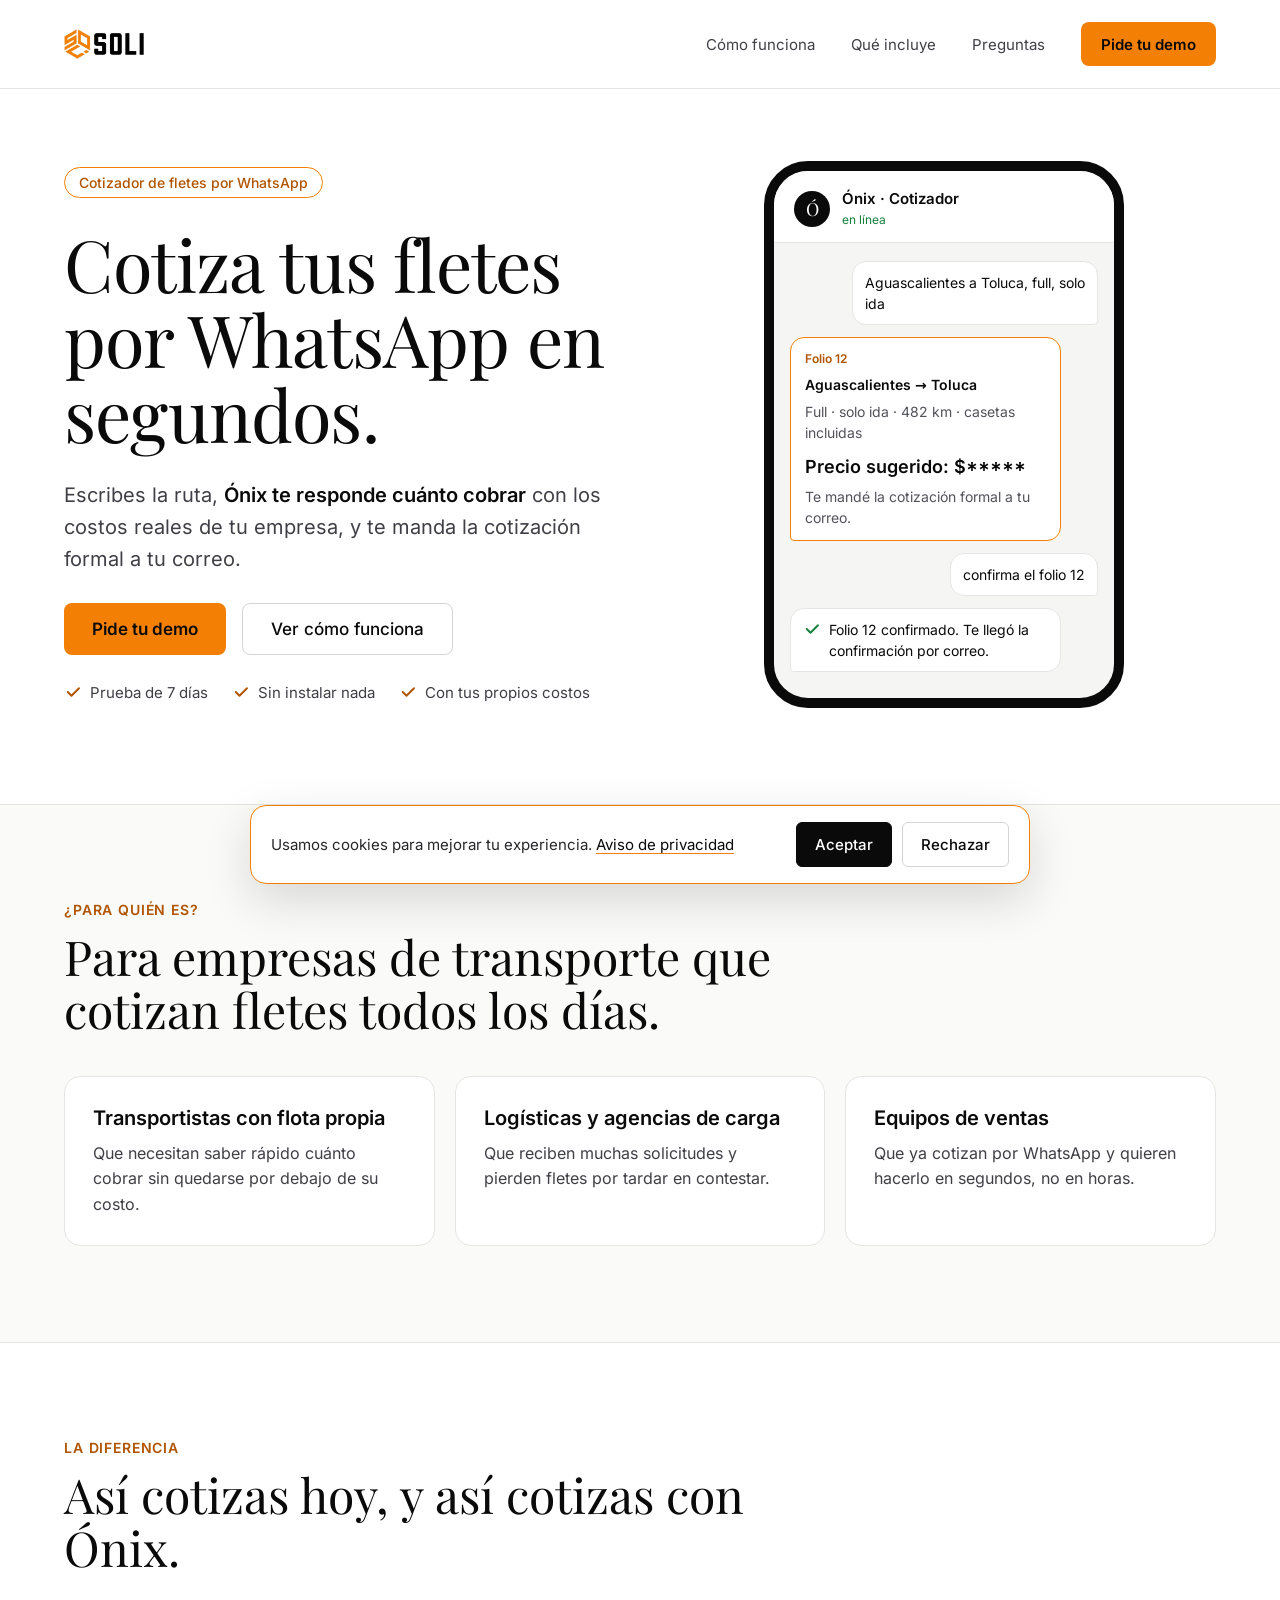
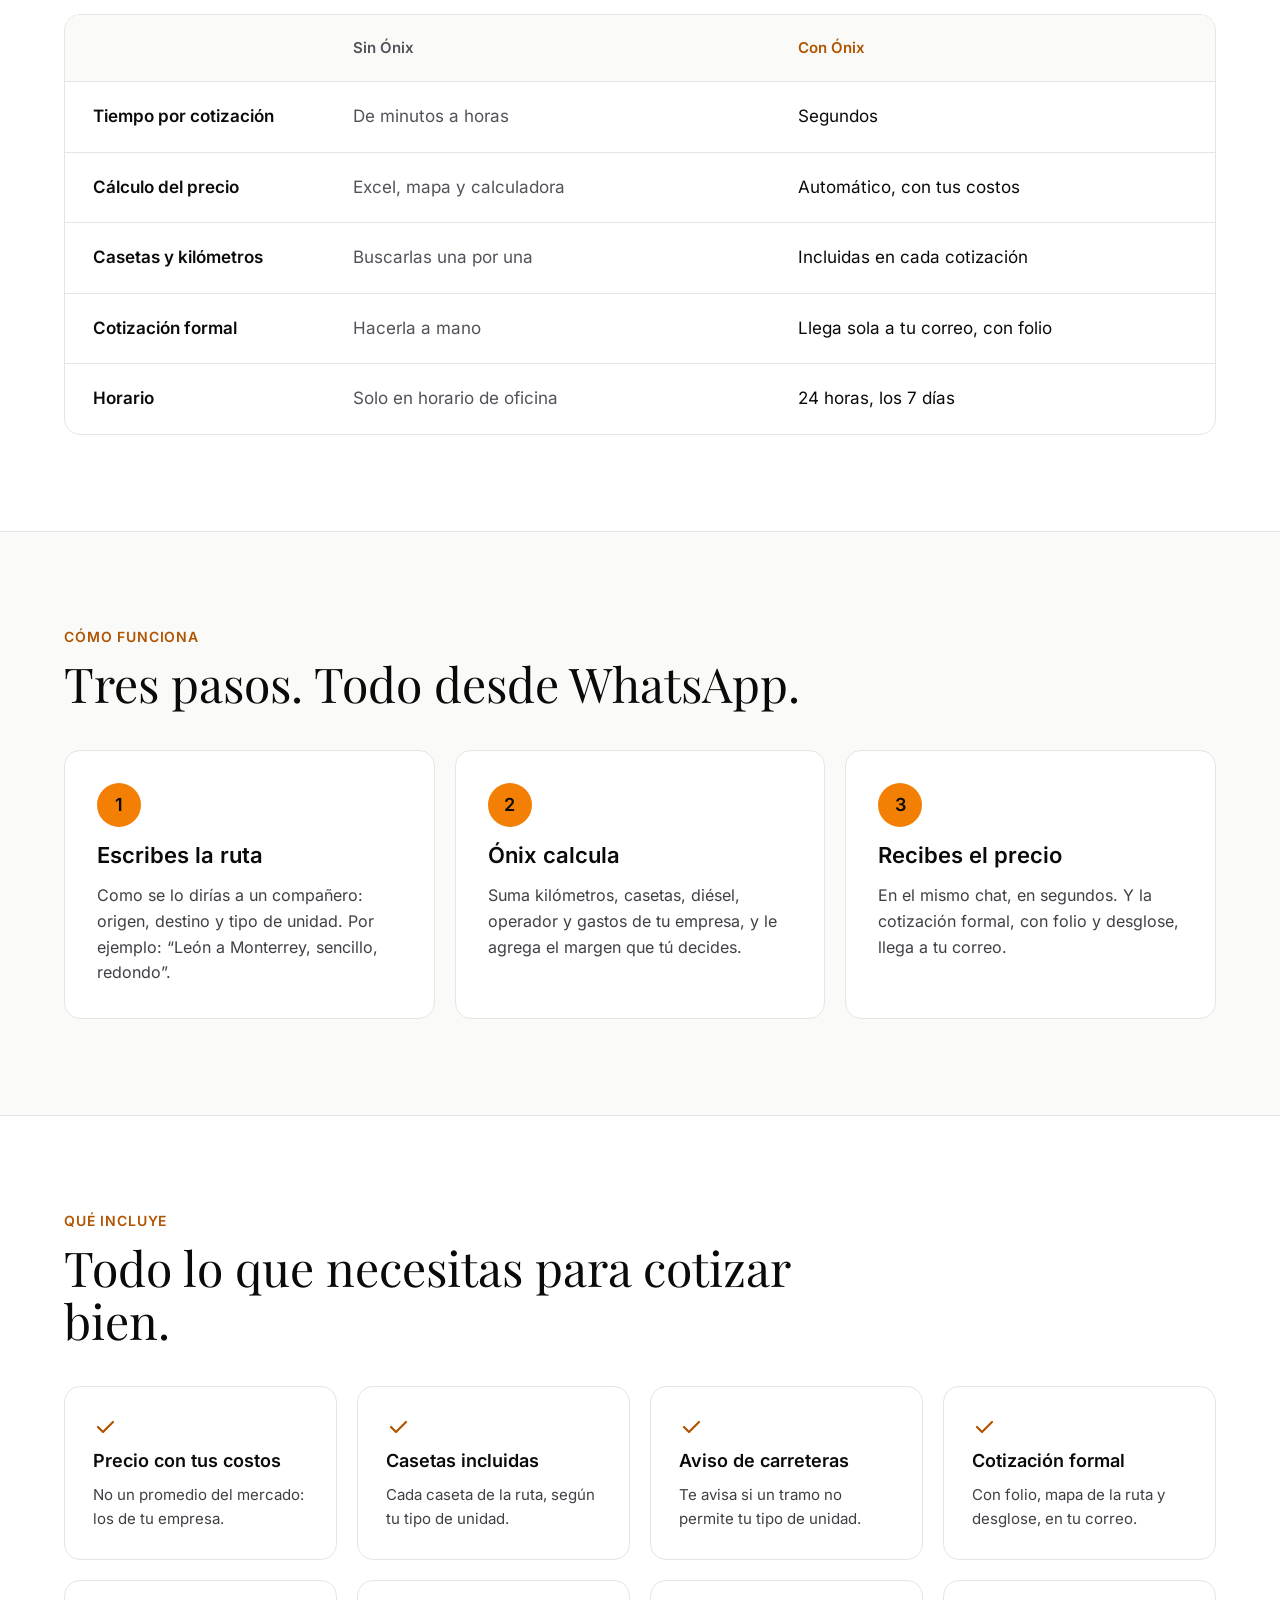
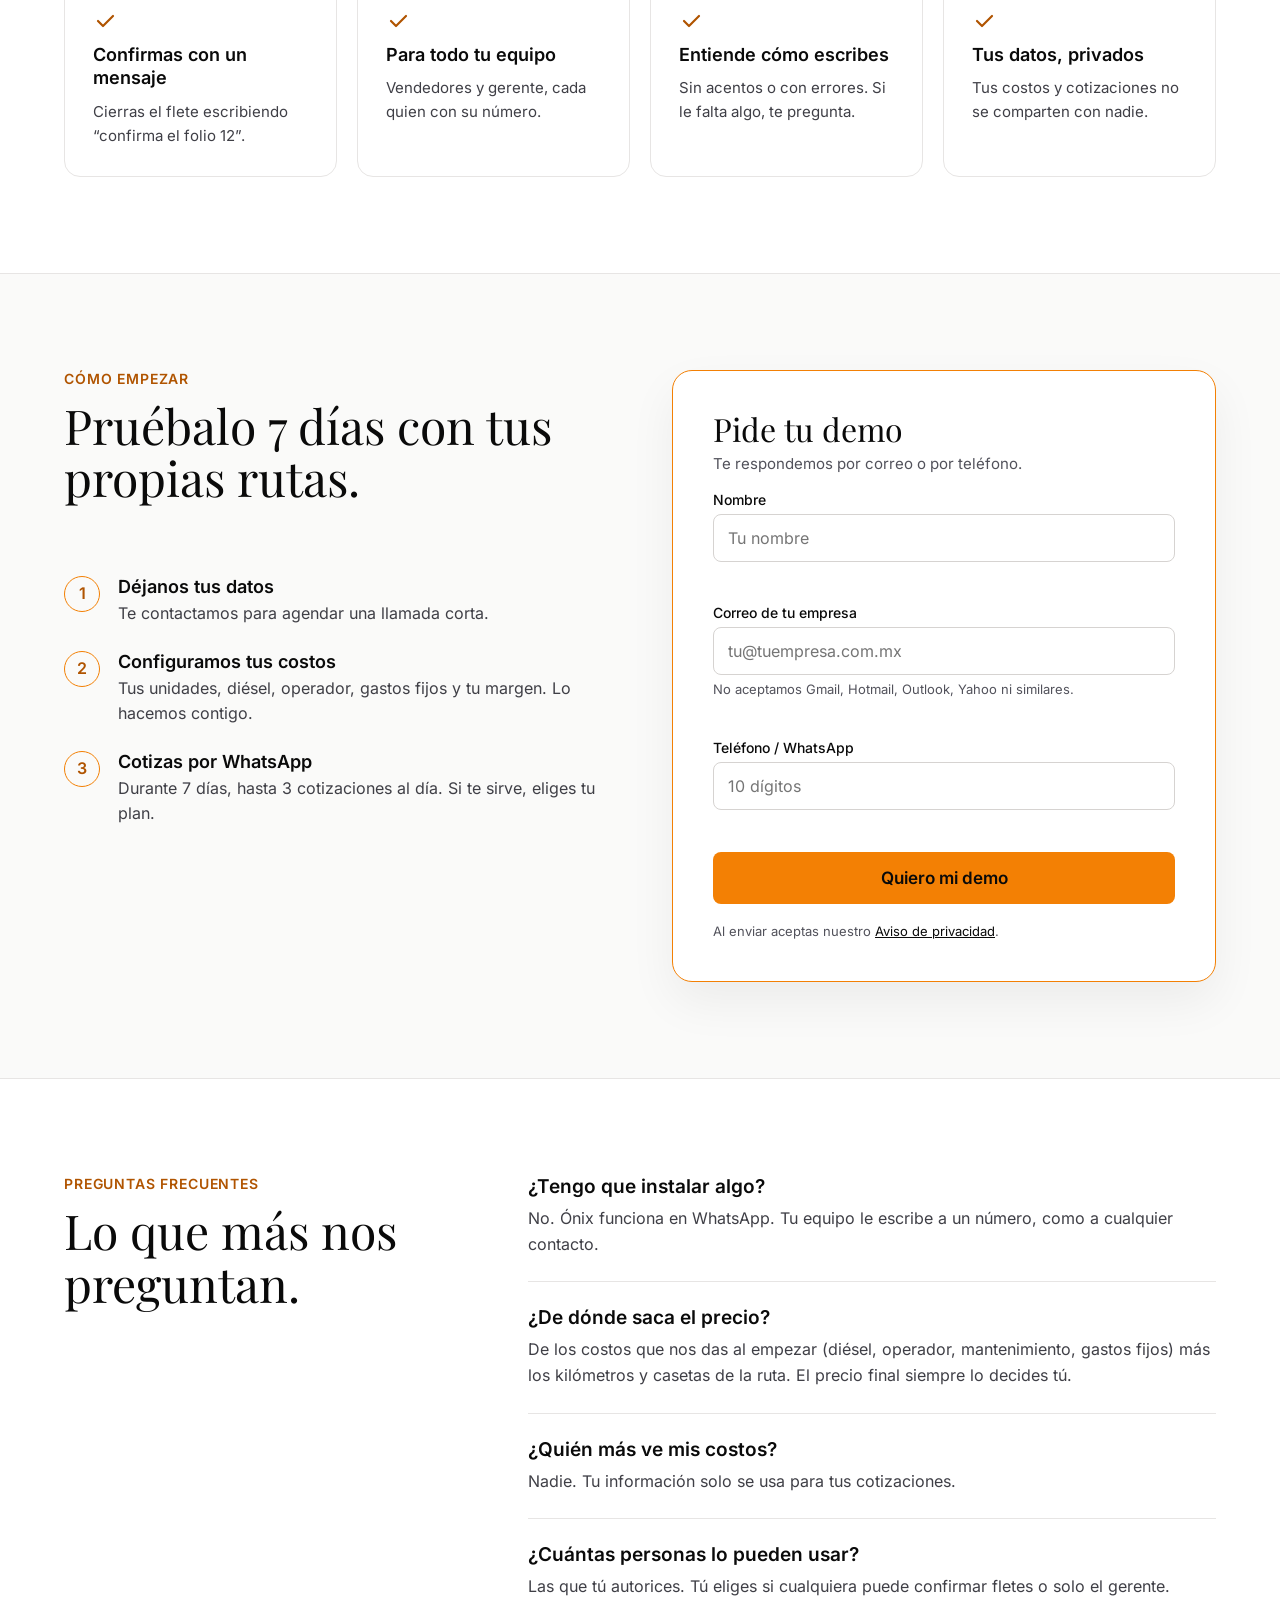
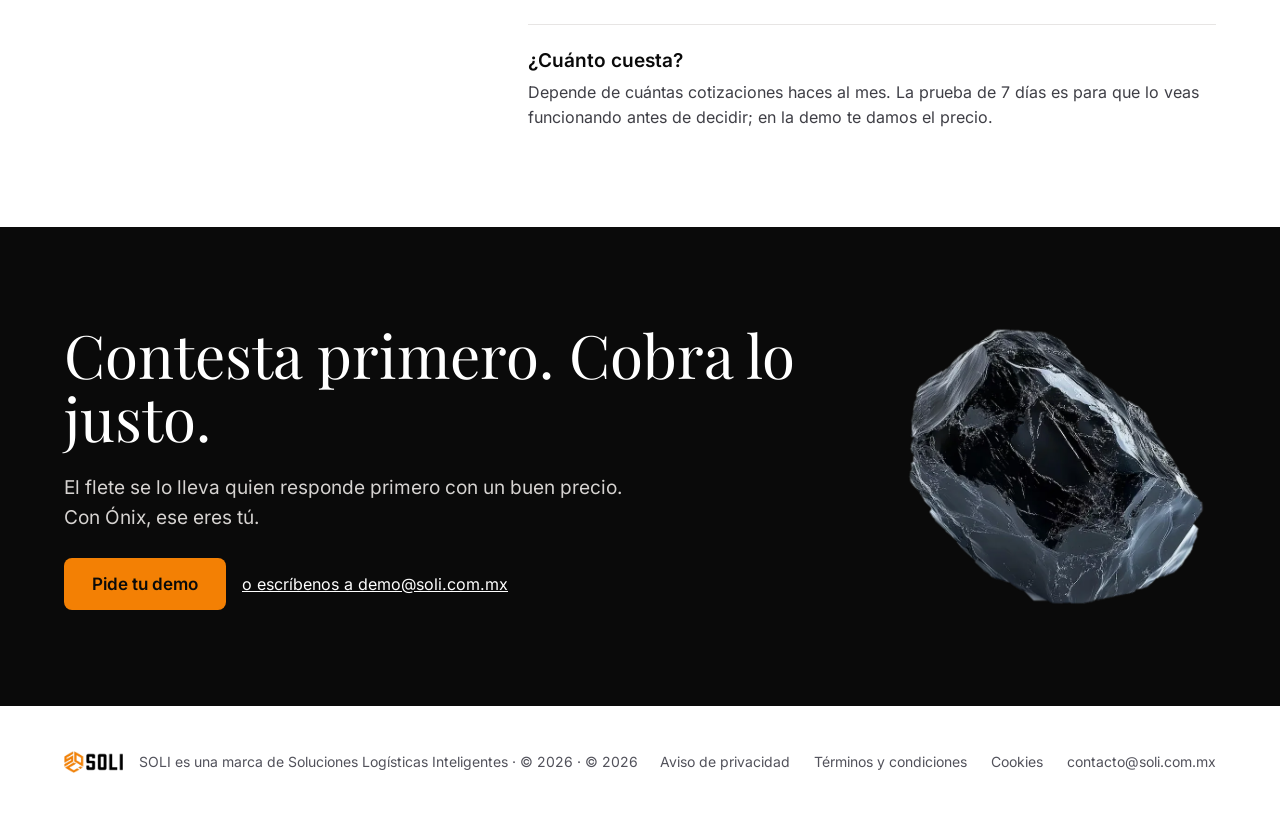
==== commit aaf28963: "Soli" ====
--- a/index.html
+++ b/index.html
@@ -405,7 +405,7 @@
 
 <footer class="pie">
 <div class="wrap">
-<div class="marca"><img src="/img/soli-logo.webp" alt="SOLI" width="59" height="22" loading="lazy" style="height:22px;width:auto;display:block"><span>SOLI es una marca de Dan Obed Romero Merino · © 2026</span></div>
+<div class="marca"><img src="/img/soli-logo.webp" alt="SOLI" width="59" height="22" loading="lazy" style="height:22px;width:auto;display:block"><span>SOLI es una marca de Soluciones Logísticas Inteligentes · © 2026 · © 2026</span></div>
 <nav aria-label="Legal">
 <a href="/privacidad.html">Aviso de privacidad</a>
 <a href="/terminos.html">Términos y condiciones</a>
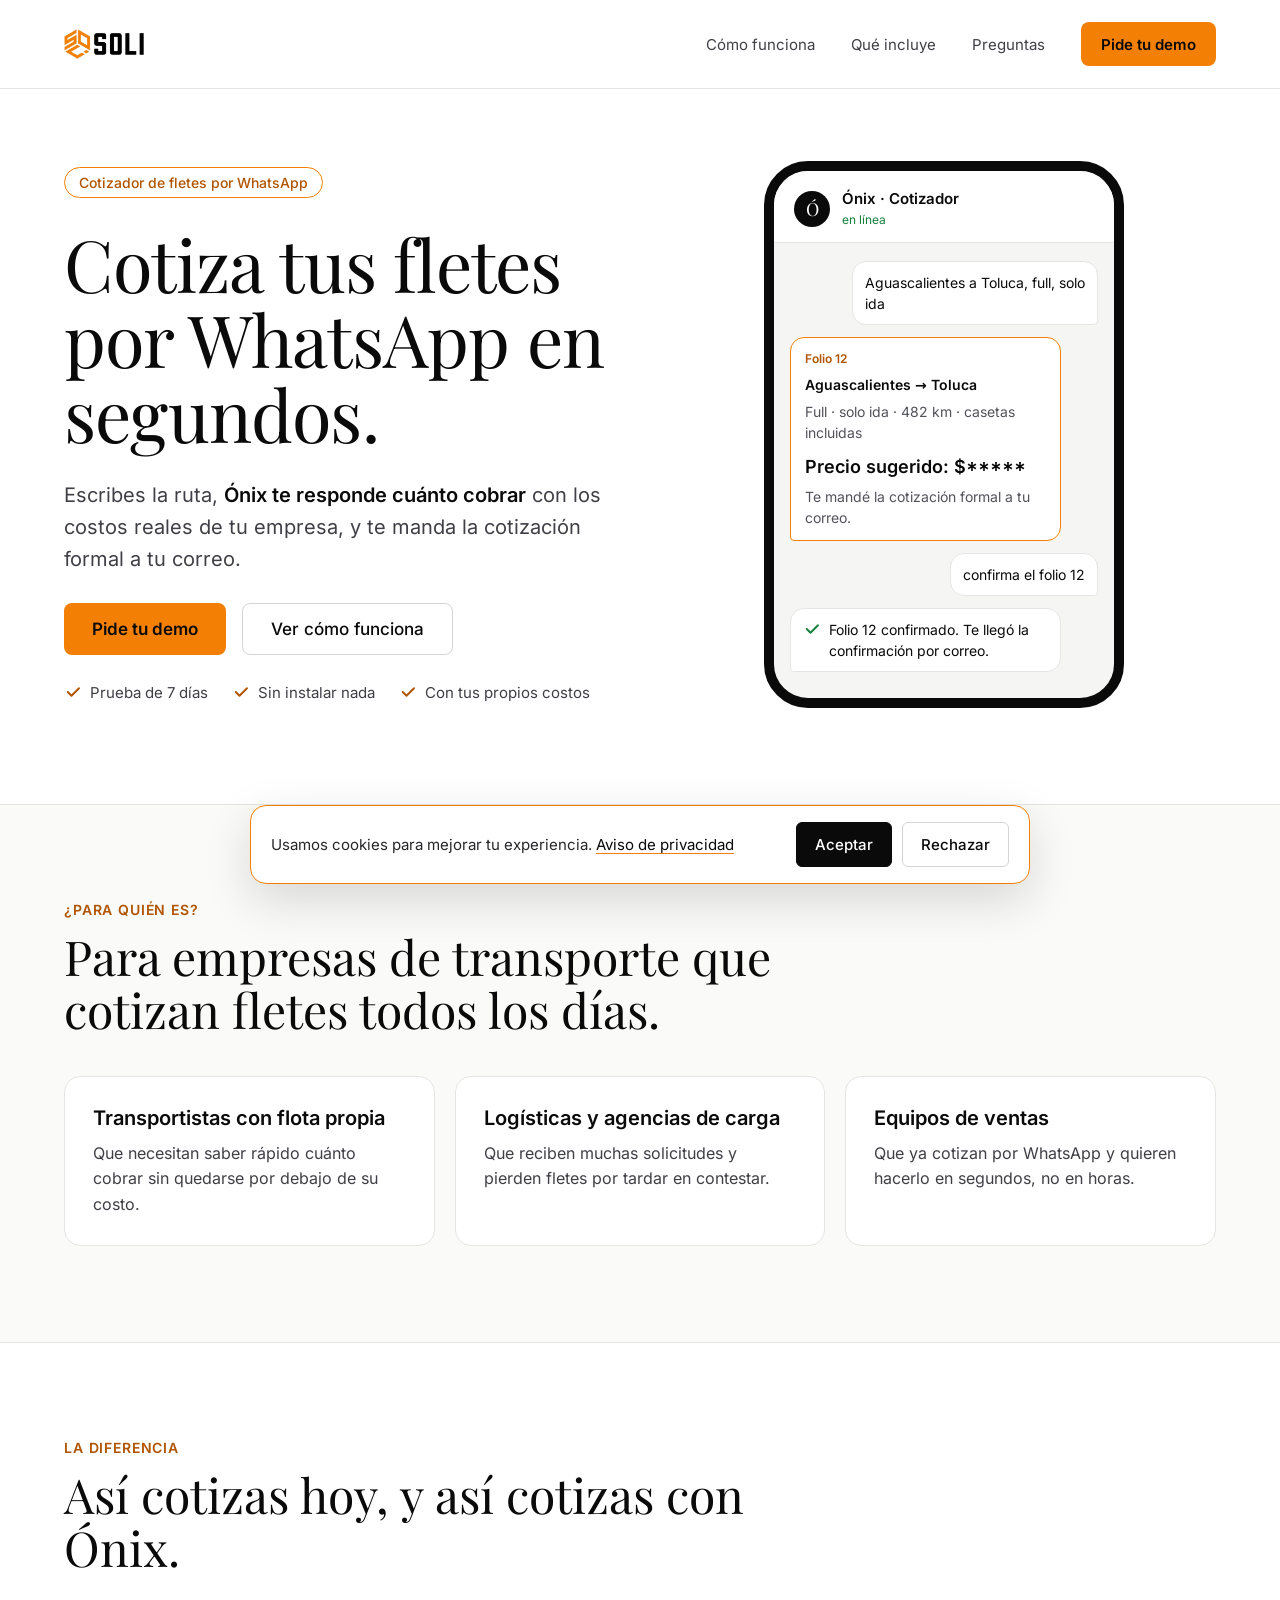
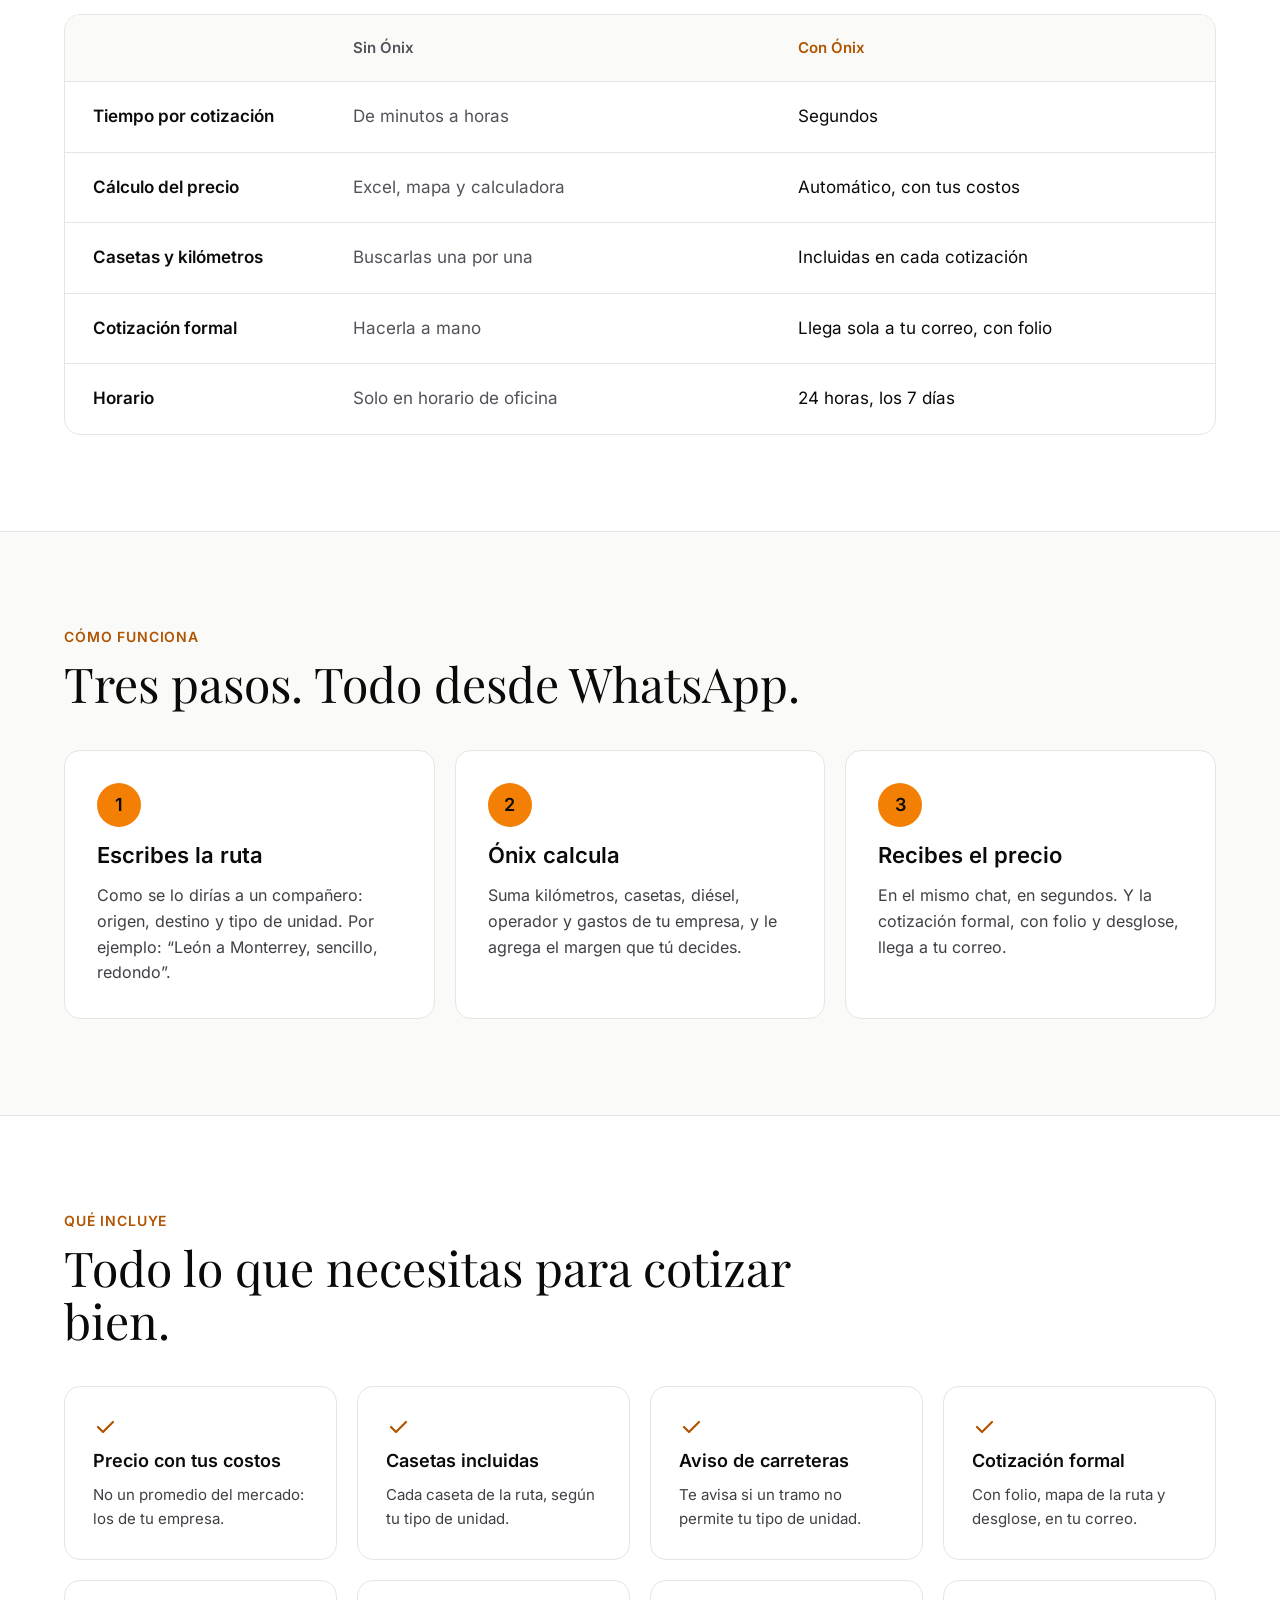
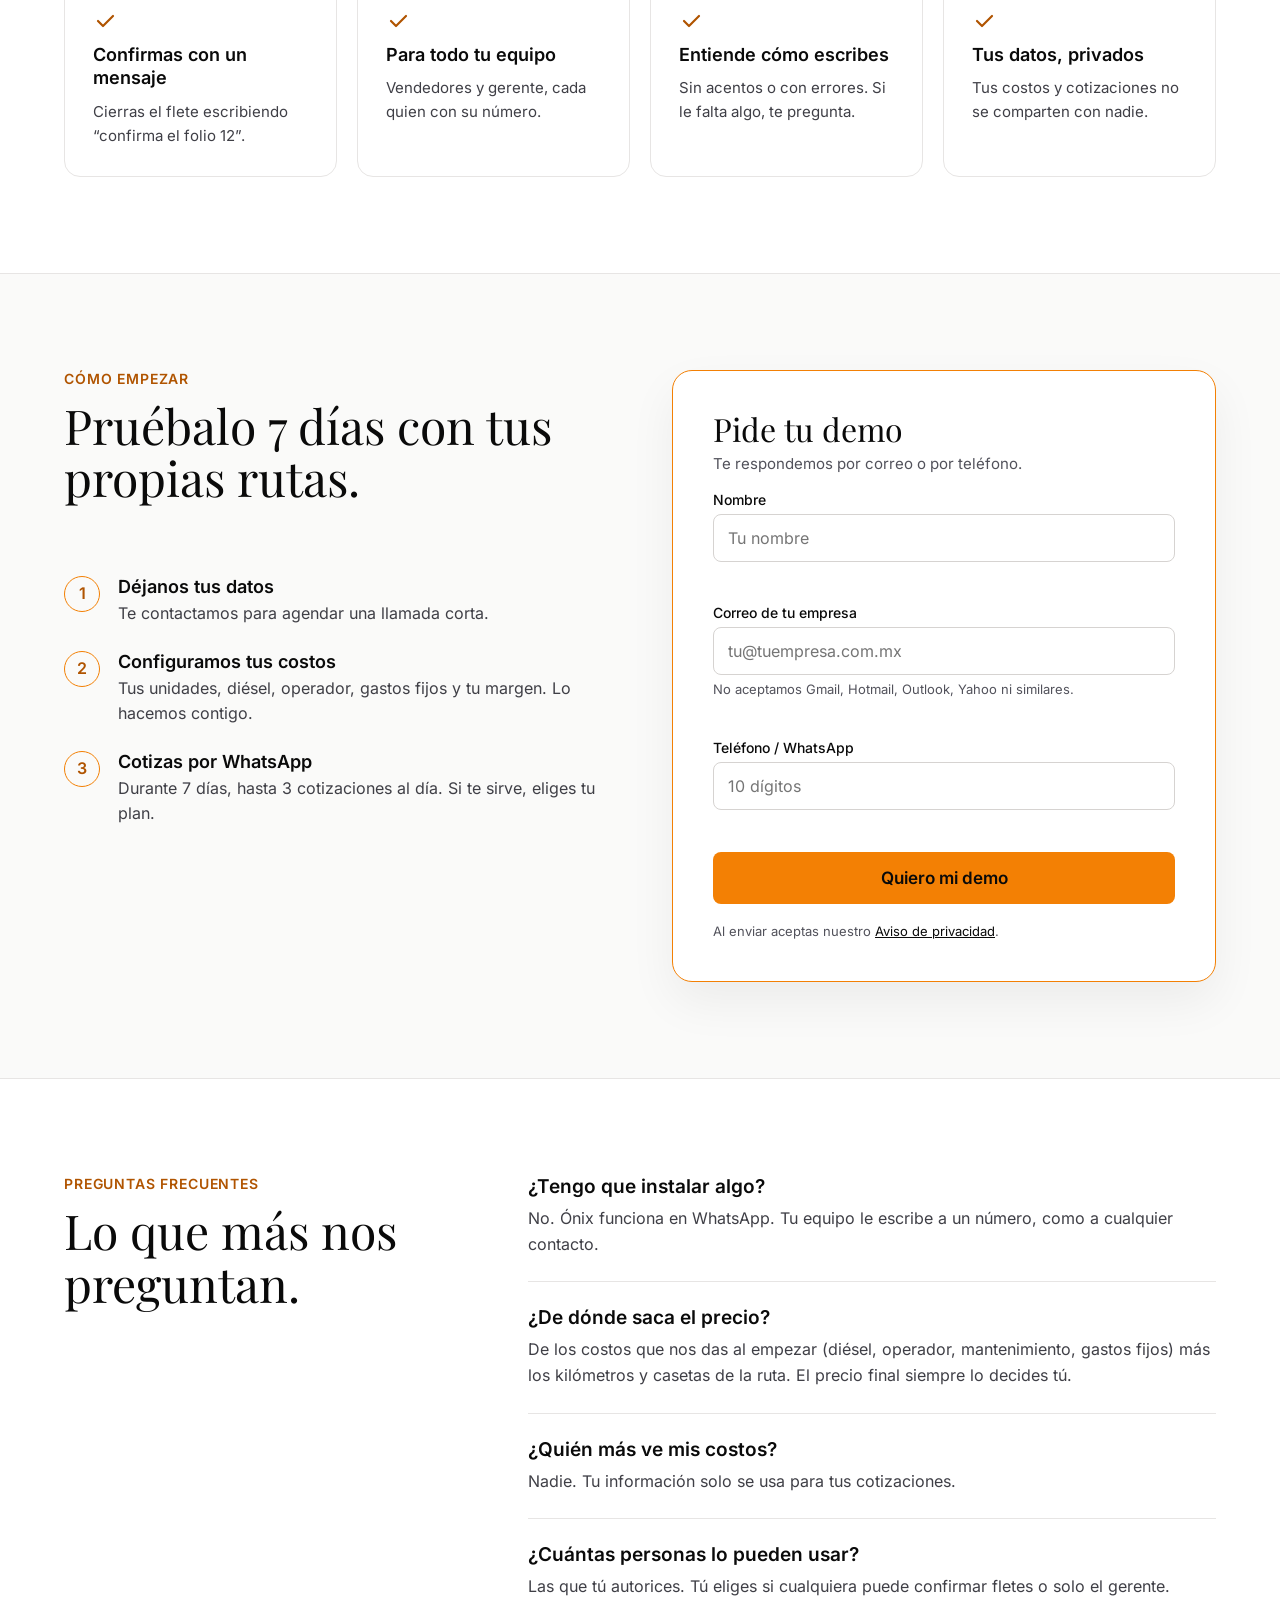
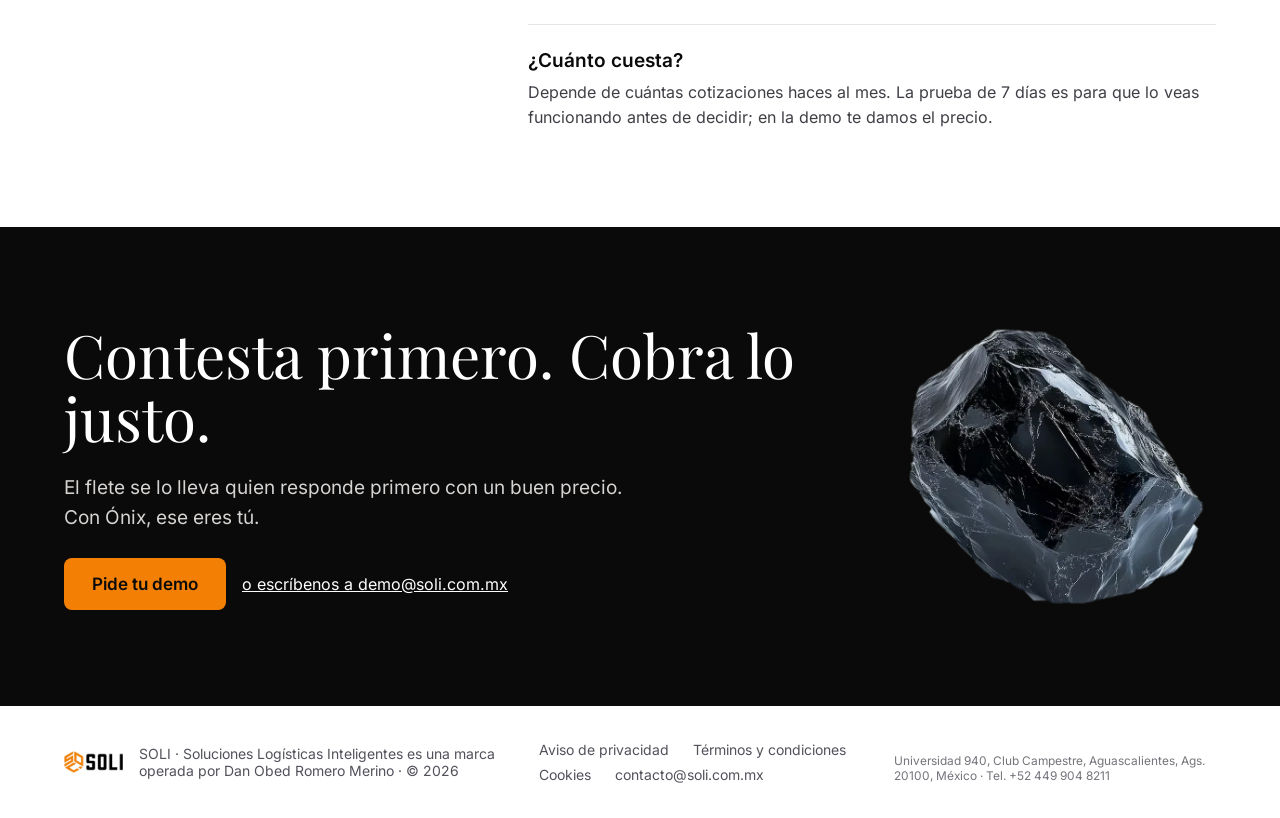
==== commit f0c4c653: "Datos del responsable en pie de página, aviso y términos (verificación Meta) Co-Authored-By: Claude " ====
--- a/index.html
+++ b/index.html
@@ -405,13 +405,14 @@
 
 <footer class="pie">
 <div class="wrap">
-<div class="marca"><img src="/img/soli-logo.webp" alt="SOLI" width="59" height="22" loading="lazy" style="height:22px;width:auto;display:block"><span>SOLI es una marca de Soluciones Logísticas Inteligentes · © 2026 · © 2026</span></div>
+<div class="marca"><img src="/img/soli-logo.webp" alt="SOLI" width="59" height="22" loading="lazy" style="height:22px;width:auto;display:block"><span>SOLI · Soluciones Logísticas Inteligentes es una marca operada por Dan Obed Romero Merino · © 2026</span></div>
 <nav aria-label="Legal">
 <a href="/privacidad.html">Aviso de privacidad</a>
 <a href="/terminos.html">Términos y condiciones</a>
 <a href="#" data-cookies>Cookies</a>
 <a href="mailto:contacto@soli.com.mx">contacto@soli.com.mx</a>
 </nav>
+<address class="datos-legales" style="font-style:normal;font-size:.85em;opacity:.8;margin-top:12px">Universidad 940, Club Campestre, Aguascalientes, Ags. 20100, México · Tel. <a href="tel:+524499048211">+52 449 904 8211</a></address>
 </div>
 </footer>
 
